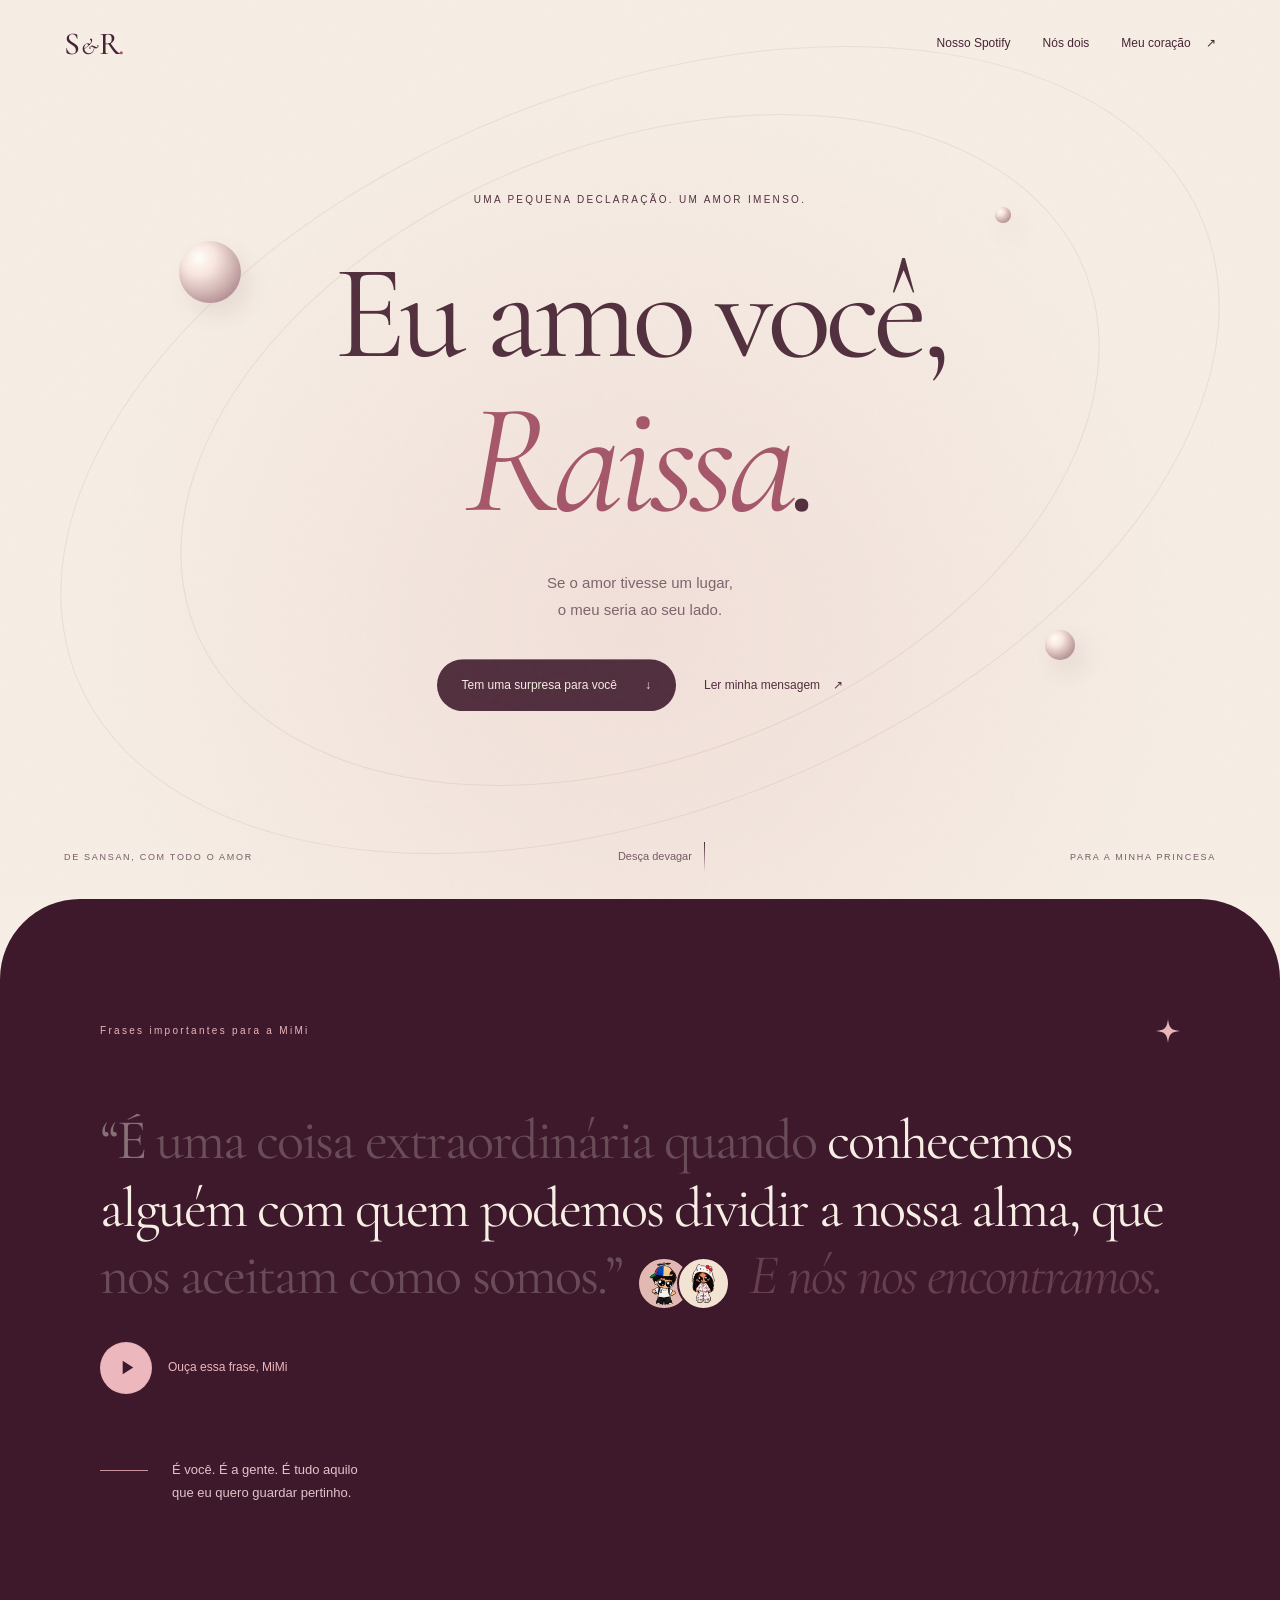
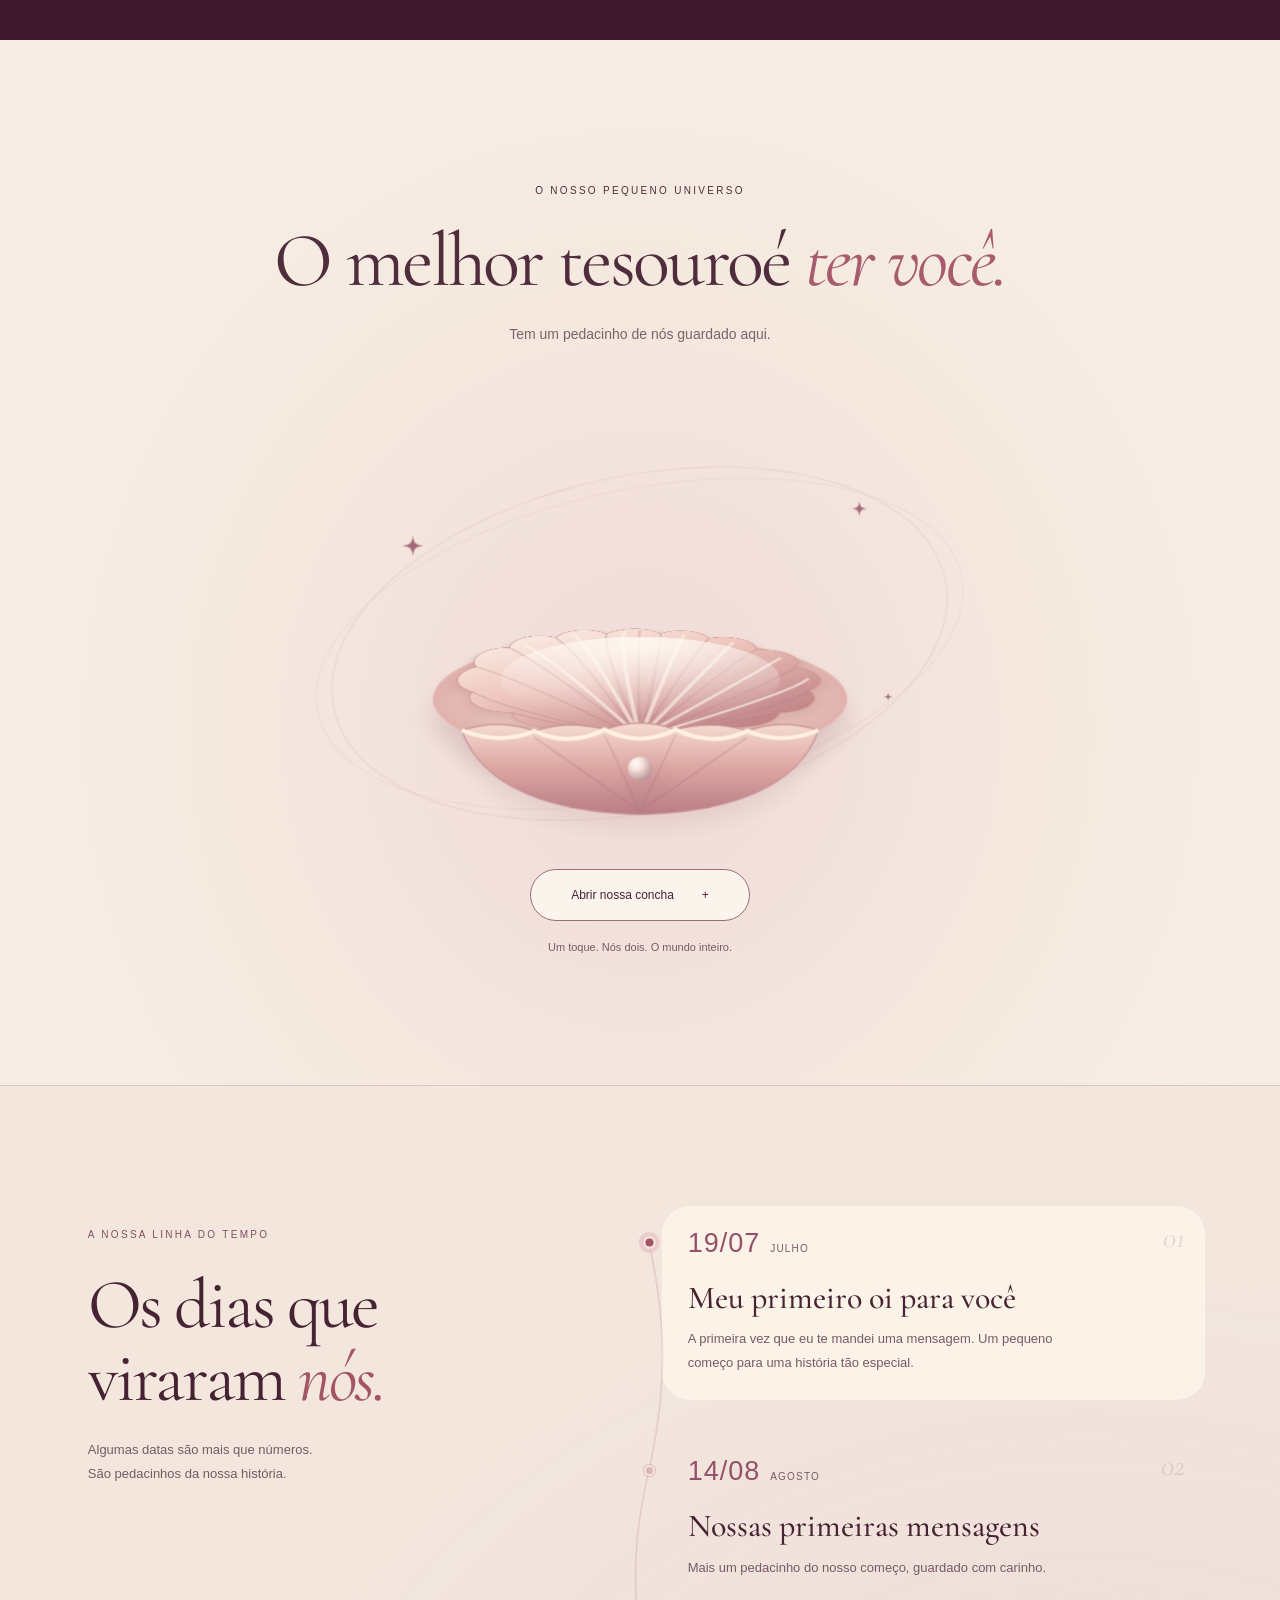
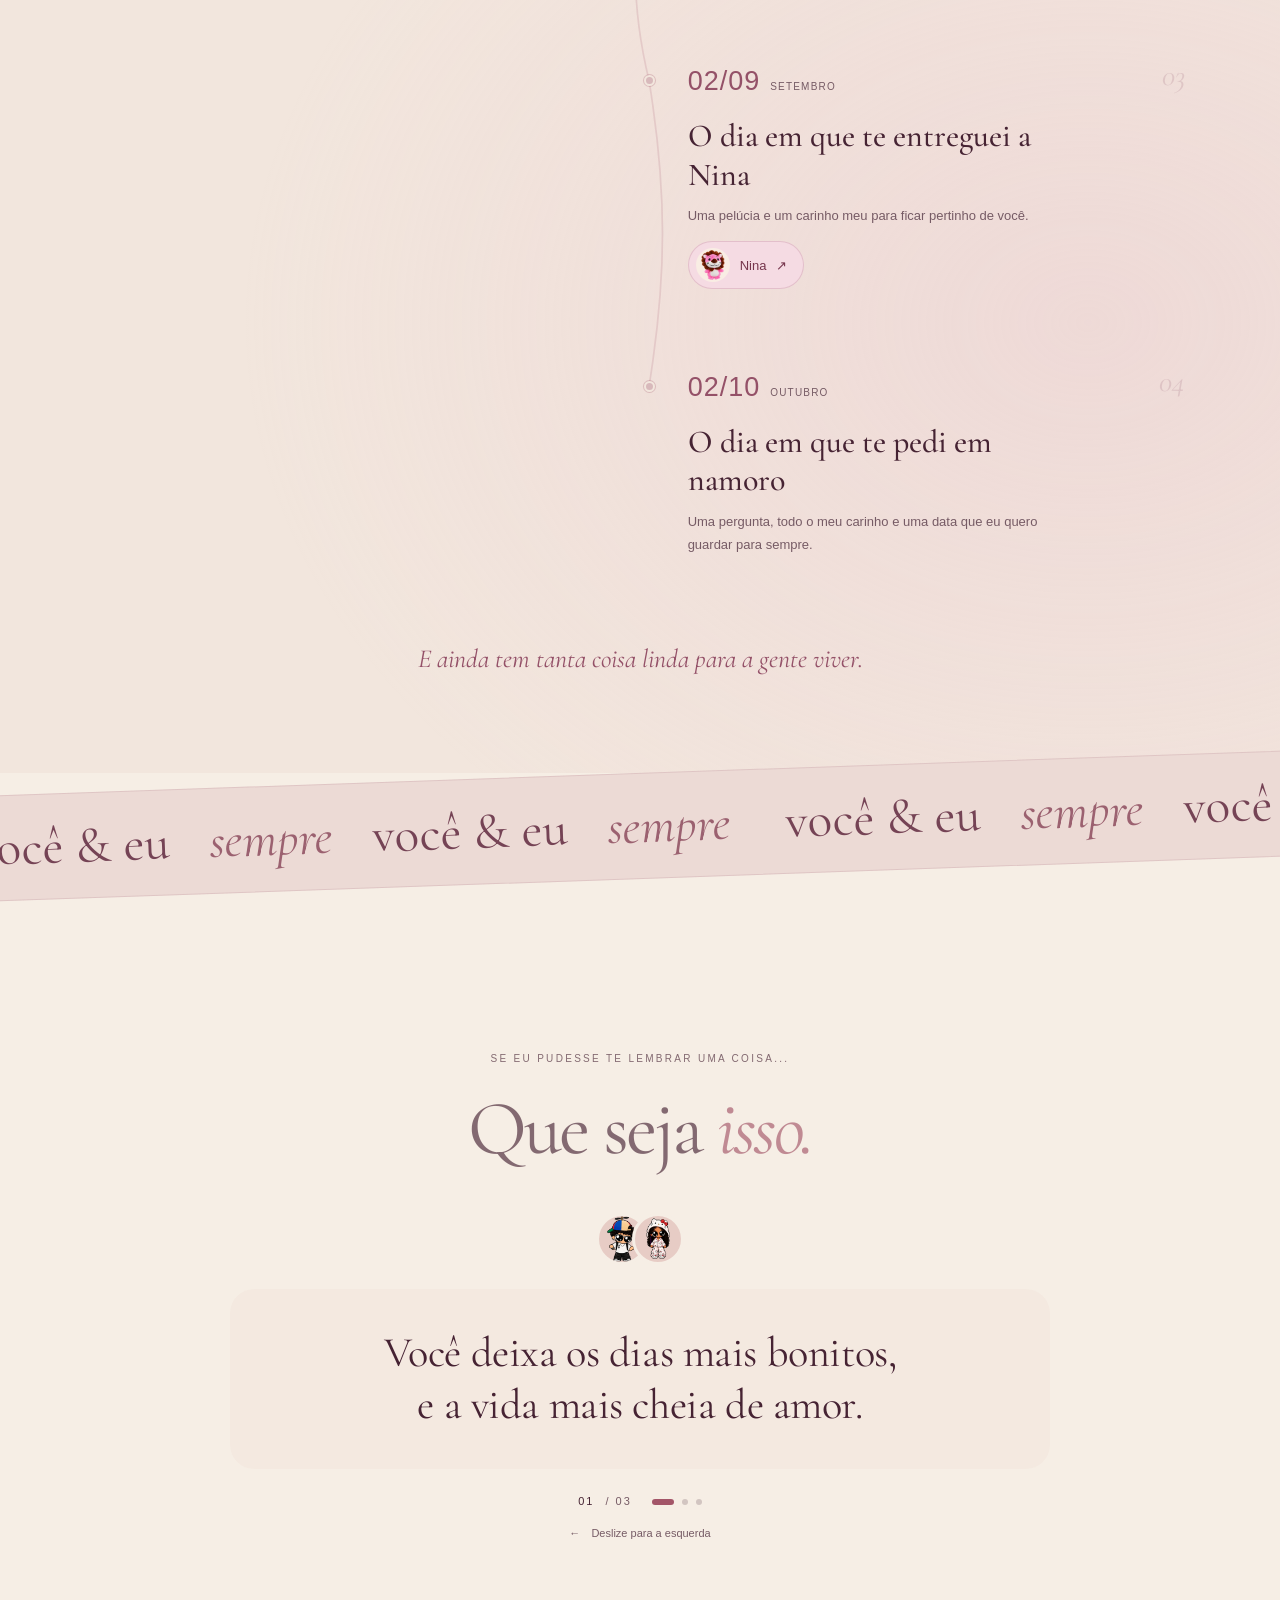
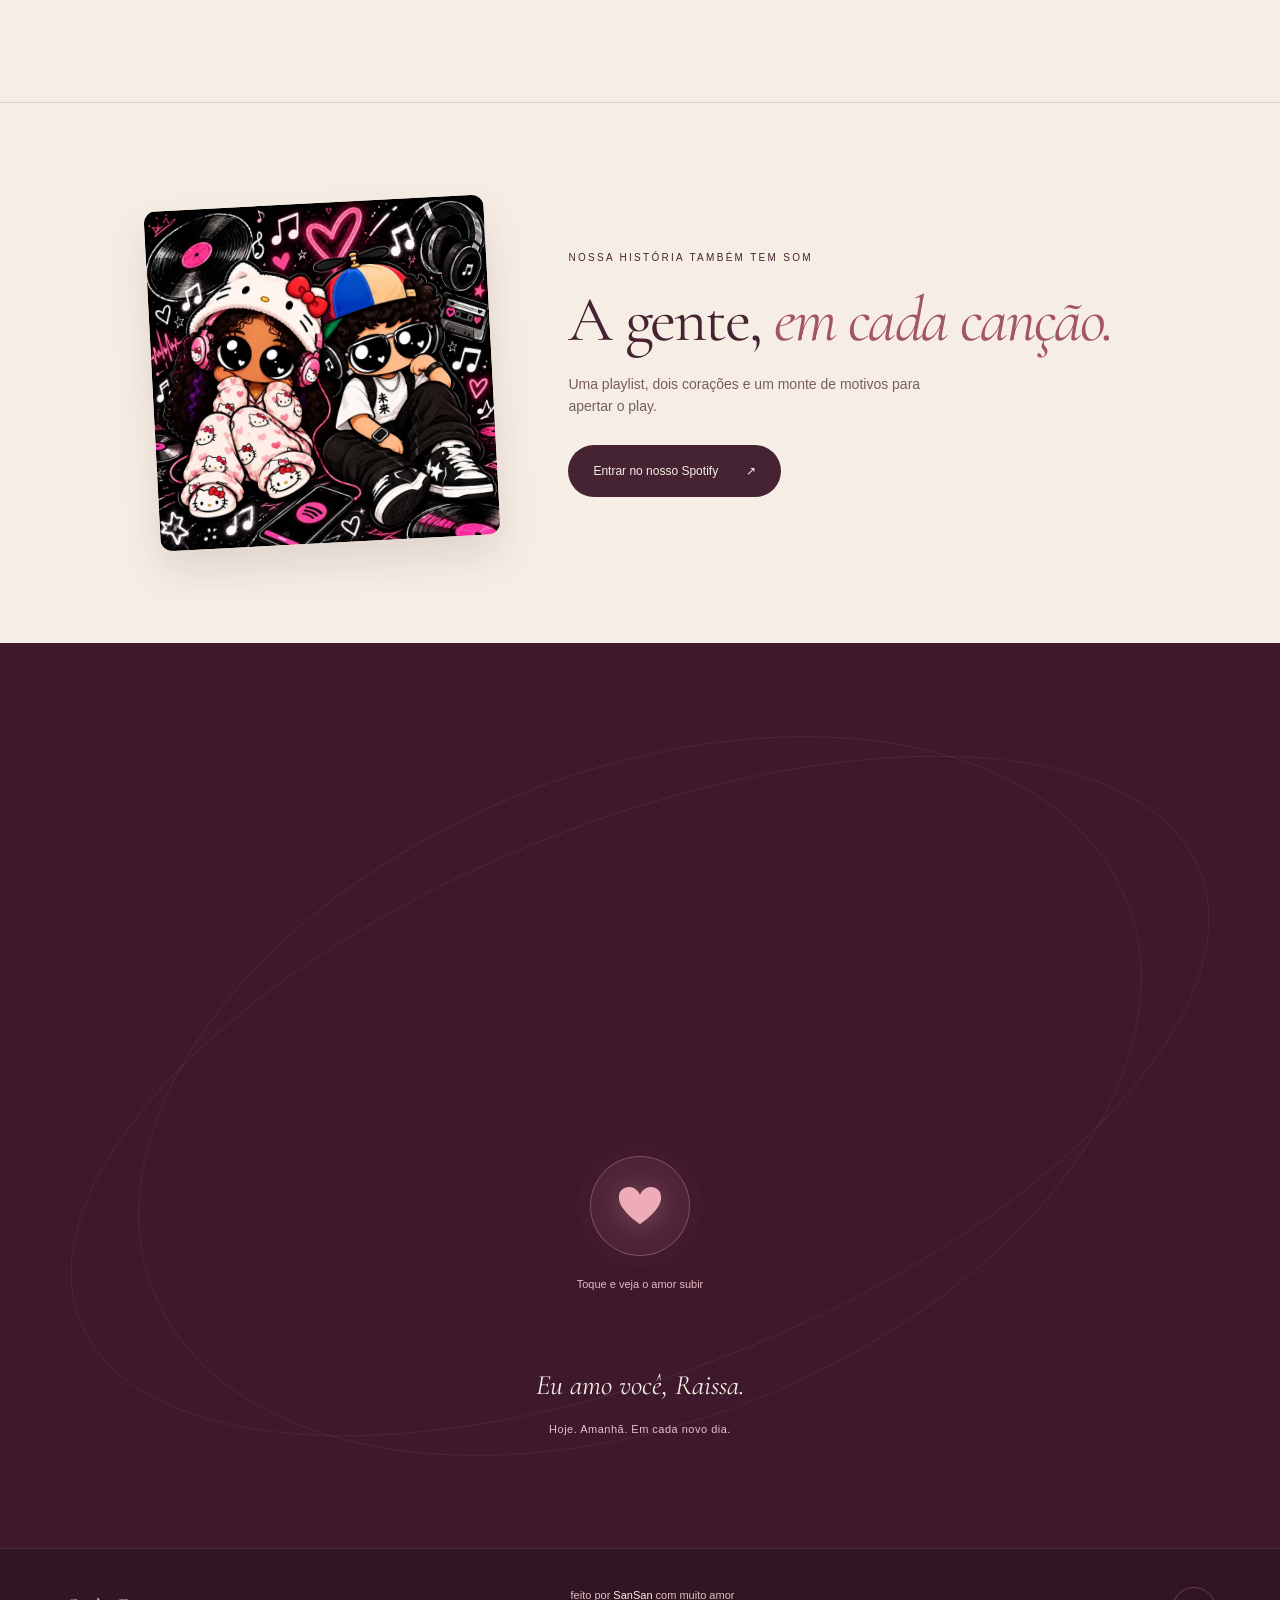
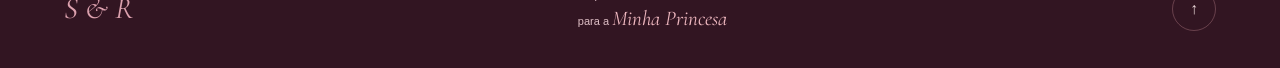
==== index.html @ e6fce399 "Ativa botão Nina com miniatura e bolinhas da pelúcia a cada toque" ====
<!doctype html>
<html lang="pt-BR">
<head>
  <meta charset="utf-8">
  <meta name="viewport" content="width=device-width, initial-scale=1">
  <meta name="theme-color" content="#f6eee5">
  <meta name="description" content="Eu amo você, Raissa. Um pequeno universo feito por SanSan, com muito amor para a Minha Princesa.">
  <meta property="og:title" content="Para Raissa, com amor">
  <meta property="og:description" content="Tem um pedacinho de nós guardado aqui. De SanSan, para a Minha Princesa.">
  <title>Eu amo você, Raissa — de SanSan</title>
  <link rel="icon" href="assets/heart.svg" type="image/svg+xml">
  <link rel="preconnect" href="https://fonts.googleapis.com">
  <link rel="preconnect" href="https://fonts.gstatic.com" crossorigin>
  <link href="https://fonts.googleapis.com/css2?family=Cormorant+Garamond:ital,wght@0,400;0,500;1,400;1,500&display=swap" rel="stylesheet">
  <link href="https://api.fontshare.com/v2/css?f[]=satoshi@400,500,700&display=swap" rel="stylesheet">
  <link rel="stylesheet" href="styles.css?v=20261024-nina-8">
  <script defer src="vendor/gsap.min.js"></script>
  <script defer src="vendor/ScrollTrigger.min.js"></script>
  <script defer src="app.js?v=20261024-nina-8"></script>
  <script defer src="quote-audio.js?v=20261024-nina-8"></script>
  <script defer src="timeline.js?v=20261024-nina-8"></script>
</head>
<body>
  <a class="skip-link" href="#inicio">Pular para a declaração</a>
  <div class="reading-progress" aria-hidden="true"></div>
  <svg class="svg-library" aria-hidden="true" xmlns="http://www.w3.org/2000/svg">
    <defs>
      <symbol id="heart" viewBox="0 0 64 64"><path d="M32 55S5 38 5 21C5 5 26 3 32 18C38 3 59 5 59 21C59 38 32 55 32 55Z"/></symbol>
      <symbol id="sparkle" viewBox="0 0 24 24"><path d="M12 0C13 9 15 11 24 12C15 13 13 15 12 24C11 15 9 13 0 12C9 11 11 9 12 0Z"/></symbol>
    </defs>
  </svg>
  <header class="header">
    <a class="monogram" href="#inicio" aria-label="SanSan e Raissa, início">S<span>&</span>R<span class="monogram-dot">.</span></a>
    <nav aria-label="Navegação principal"><a href="spotify.html?v=20261024-green-3">Nosso Spotify</a><a href="#nos">Nós dois</a><a href="#coracao">Meu coração <span aria-hidden="true">↗</span></a></nav>
  </header>
  <main>
    <section class="hero" id="inicio" aria-labelledby="hero-title">
      <div class="hero-orbit orbit-one" aria-hidden="true"></div><div class="hero-orbit orbit-two" aria-hidden="true"></div>
      <div class="pearl pearl-one" aria-hidden="true"></div><div class="pearl pearl-two" aria-hidden="true"></div><div class="pearl pearl-three" aria-hidden="true"></div>
      <div class="hero-content">
        <p class="eyebrow hero-enter">UMA PEQUENA DECLARAÇÃO. UM AMOR IMENSO.</p>
        <h1 id="hero-title"><span class="title-line">Eu amo você,</span><span class="title-line name">Raissa<span class="title-period">.</span></span></h1>
        <p class="hero-description hero-enter">Se o amor tivesse um lugar,<br>o meu seria ao seu lado.</p>
        <div class="hero-actions hero-enter"><a class="button button-dark" href="#nos">Tem uma surpresa para você <span aria-hidden="true">↓</span></a><a class="text-link" href="#carta">Ler minha mensagem <span aria-hidden="true">↗</span></a></div>
      </div>
      <div class="hero-bottom"><span>DE SANSAN, COM TODO O AMOR</span><a href="#carta">Desça devagar <span class="scroll-line" aria-hidden="true"></span></a><span>PARA A MINHA PRINCESA</span></div>
    </section>

    <section class="letter-section" id="carta" aria-labelledby="letter-title">
      <div class="letter-top"><p class="eyebrow">Frases importantes para a MiMi</p><svg class="small-spark" aria-hidden="true"><use href="#sparkle"/></svg></div>
      <h2 id="letter-title" class="sr-only">Frases importantes para a MiMi</h2>
      <p class="love-sentence film-quote">“É uma coisa extraordinária quando conhecemos alguém com quem podemos dividir a nossa alma, que nos aceitam como somos.” <span class="inline-portraits" aria-hidden="true"><img src="assets/sansan.webp" alt="" width="640" height="640" loading="lazy"><img src="assets/raissa.webp" alt="" width="640" height="640" loading="lazy"></span> <em>E nós nos encontramos.</em></p>
      <div class="quote-listen">
        <audio id="quote-audio" src="assets/audio/frases-mimi.m4a" preload="none" hidden></audio>
        <button class="quote-play" id="quote-play" type="button" aria-label="Ouvir a frase para a MiMi" aria-controls="quote-audio" aria-describedby="quote-audio-status">
          <svg class="quote-play-icon" viewBox="0 0 24 24" aria-hidden="true"><path d="M8 5v14l11-7z"/></svg>
          <svg class="quote-pause-icon" viewBox="0 0 24 24" aria-hidden="true"><path d="M6 5h4v14H6zm8 0h4v14h-4z"/></svg>
        </button>
        <span id="quote-play-label">Ouça essa frase, MiMi</span>
        <span class="sr-only" id="quote-audio-status" role="status" aria-live="polite"></span>
      </div>
      <noscript><p class="quote-noscript"><a href="assets/audio/frases-mimi.m4a">Ouvir a frase para a MiMi</a></p></noscript>
      <div class="letter-signature"><span class="fine-line"></span><p>É você. É a gente. É tudo aquilo<br>que eu quero guardar pertinho.</p></div>
    </section>

    <section class="shell-section" id="nos" aria-labelledby="shell-title">
      <div class="shell-heading reveal"><p class="eyebrow">O NOSSO PEQUENO UNIVERSO</p><h2 id="shell-title">O melhor tesouro<br>é <em>ter você.</em></h2><p>Tem um pedacinho de nós guardado aqui.</p></div>
      <div class="shell-scene" id="shell-scene">
        <div class="shell-halo" aria-hidden="true"></div>
        <div class="shell-spark spark-one" aria-hidden="true"><svg><use href="#sparkle"/></svg></div>
        <div class="shell-spark spark-two" aria-hidden="true"><svg><use href="#sparkle"/></svg></div>
        <div class="shell-spark spark-three" aria-hidden="true"><svg><use href="#sparkle"/></svg></div>
        <div class="shell-inner" aria-hidden="true"></div>
        <div class="couple" id="couple" role="group" aria-label="SanSan e Raissa juntos dentro da concha" aria-hidden="true">
          <figure class="portrait sansan"><img src="assets/sansan.webp" alt="Personagem de SanSan, com óculos e boné colorido" width="640" height="640" loading="lazy" decoding="async"><figcaption>SanSan</figcaption></figure>
          <svg class="couple-heart" aria-hidden="true"><use href="#heart"/></svg>
          <figure class="portrait raissa"><img src="assets/raissa.webp" alt="Personagem de Raissa, com pijama e capuz da Hello Kitty" width="640" height="640" loading="lazy" decoding="async"><figcaption>Raissa</figcaption></figure>
        </div>
        <div class="shell-lid" aria-hidden="true">
          <svg viewBox="0 0 600 420" xmlns="http://www.w3.org/2000/svg">
            <defs><linearGradient id="shell-fill" x1="0" y1="0" x2=".8" y2="1"><stop offset="0" stop-color="#fff9ef"/><stop offset=".48" stop-color="#eec6bd"/><stop offset="1" stop-color="#b9787d"/></linearGradient><radialGradient id="shell-shine" cx=".5" cy=".1" r=".85"><stop stop-color="#fffdf4" stop-opacity=".9"/><stop offset="1" stop-color="#ffffff" stop-opacity="0"/></radialGradient></defs>
            <path d="M300 397C269 395 233 374 208 360C164 370 128 348 122 316C78 315 48 283 56 249C18 227 19 181 48 161C28 124 52 84 89 85C89 43 128 23 160 42C180 1 219 1 244 26C272 -4 310 -5 334 25C365 0 403 13 414 46C454 30 489 54 487 93C530 90 556 122 542 160C578 182 578 220 548 245C560 282 531 314 494 317C482 352 446 365 410 359C372 385 335 397 300 397Z" fill="url(#shell-fill)" stroke="#d49a98" stroke-width="2"/>
            <path d="M300 391Q110 307 56 249M300 391Q119 204 48 161M300 391Q139 136 89 85M300 391Q195 90 160 42M300 391Q240 91 244 26M300 391Q295 75 300 10M300 391Q335 87 334 25M300 391Q390 93 414 46M300 391Q448 136 487 93M300 391Q502 211 542 160M300 391Q507 299 548 245M300 391Q434 342 494 317M300 391Q204 361 122 316" fill="none" stroke="#ae7779" stroke-opacity=".28" stroke-width="4"/>
            <path d="M300 388Q171 141 113 74M300 388Q218 80 190 30M300 388Q263 70 275 15M300 388Q360 74 374 30M300 388Q429 110 452 63M300 388Q479 179 521 126M300 388Q510 260 552 204" fill="none" stroke="#fff9ed" stroke-opacity=".6" stroke-width="6"/>
            <ellipse cx="300" cy="192" rx="210" ry="153" fill="url(#shell-shine)"/>
          </svg>
        </div>
        <svg class="shell-base" viewBox="0 0 600 180" aria-hidden="true"><defs><linearGradient id="base-fill" x2="0" y2="1"><stop stop-color="#f7ddd2"/><stop offset=".5" stop-color="#dca4a1"/><stop offset="1" stop-color="#b77b83"/></linearGradient></defs><path d="M44 51Q98 34 148 52Q199 36 249 50Q300 31 351 50Q405 36 454 52Q504 34 556 51C527 135 424 169 300 172C177 169 73 135 44 51Z" fill="url(#base-fill)" stroke="#c58d90" stroke-width="2"/><path d="M44 51Q100 73 148 52Q199 76 249 50Q300 76 351 50Q405 76 454 52Q503 73 556 51" fill="none" stroke="#fff3e5" stroke-width="6"/><path d="M300 167L148 61M300 167L249 58M300 167L351 58M300 167L454 61" fill="none" stroke="#a76e7b" stroke-opacity=".35" stroke-width="2"/></svg>
        <div class="pearl shell-pearl" aria-hidden="true"></div>
      </div>
      <div class="shell-control"><button class="button button-outline" id="shell-toggle" aria-expanded="false" aria-controls="couple">Abrir nossa concha <span aria-hidden="true">+</span></button><p>Um toque. Nós dois. O mundo inteiro.</p><span class="sr-only" role="status" id="shell-status"></span></div>
      <noscript><style>.couple{opacity:1!important;transform:none!important}.shell-lid{transform:rotateX(0deg)!important}.shell-control{display:none}</style><p class="noscript-message">SanSan e Raissa, juntinhos.</p></noscript>
    </section>

    <section class="timeline-section" id="nossa-historia" aria-labelledby="timeline-title">
      <div class="timeline-heading"><p class="eyebrow">A NOSSA LINHA DO TEMPO</p><h2 id="timeline-title">Os dias que<br>viraram <em>nós.</em></h2><p>Algumas datas são mais que números.<br>São pedacinhos da nossa história.</p></div>
      <div class="timeline-journey">
        <svg class="timeline-rail" aria-hidden="true" focusable="false"><path class="rail-track"/><path class="rail-drawn"/><circle class="rail-glow" r="10"/><circle class="rail-pearl" r="4"/></svg>
        <ol class="love-timeline">
        <li class="timeline-entry"><span class="timeline-dot" aria-hidden="true"></span><span class="timeline-number" aria-hidden="true">01</span><time datetime="07-19">19/07 <span>julho</span></time><h3>Meu primeiro oi para você</h3><p>A primeira vez que eu te mandei uma mensagem. Um pequeno começo para uma história tão especial.</p></li>
        <li class="timeline-entry"><span class="timeline-dot" aria-hidden="true"></span><span class="timeline-number" aria-hidden="true">02</span><time datetime="08-14">14/08 <span>agosto</span></time><h3>Nossas primeiras mensagens</h3><p>Mais um pedacinho do nosso começo, guardado com carinho.</p></li>
        <li class="timeline-entry timeline-nina"><span class="timeline-dot" aria-hidden="true"></span><span class="timeline-number" aria-hidden="true">03</span><time datetime="09-02">02/09 <span>setembro</span></time><h3>O dia em que te entreguei a Nina</h3><p>Uma pelúcia e um carinho meu para ficar pertinho de você.</p><button class="nina-keepsake" id="send-nina" type="button" aria-label="Soltar uma bolinha com a Nina" data-image="assets/nina.png"><img class="nina-button-photo" src="assets/nina.png" alt="" width="34" height="34" loading="lazy"> Nina <span aria-hidden="true">↗</span></button><span class="sr-only" id="nina-status" role="status" aria-live="polite"></span></li>
        <li class="timeline-entry"><span class="timeline-dot" aria-hidden="true"></span><span class="timeline-number" aria-hidden="true">04</span><time datetime="10-02">02/10 <span>outubro</span></time><h3>O dia em que te pedi em namoro</h3><p>Uma pergunta, todo o meu carinho e uma data que eu quero guardar para sempre.</p></li>
      </ol>
      </div>
      <p class="timeline-ending">E ainda tem tanta coisa linda para a gente viver.</p>
    </section>

    <div class="love-ribbon" aria-hidden="true"><div class="ribbon-track"><span>você & eu <i>sempre</i> você & eu <i>sempre</i> </span><span>você & eu <i>sempre</i> você & eu <i>sempre</i> </span></div></div>

    <section class="messages-section" aria-labelledby="messages-title">
      <div class="messages-heading reveal"><p class="eyebrow">SE EU PUDESSE TE LEMBRAR UMA COISA...</p><h2 id="messages-title">Que seja <em>isso.</em></h2></div>
      <div class="message-carousel" aria-roledescription="carrossel" aria-label="Mensagens de SanSan para Raissa">
        <div class="message-portraits" aria-hidden="true"><img src="assets/sansan.webp" alt="" width="640" height="640" loading="lazy"><img src="assets/raissa.webp" alt="" width="640" height="640" loading="lazy"></div>
        <div class="message-stage" id="message-stage" tabindex="0" role="region" aria-label="Cartões de amor" aria-describedby="message-swipe-hint">
          <div class="message-card" role="group" aria-roledescription="slide" aria-label="Mensagem 1 de 3"><p>Você deixa os dias mais bonitos,<br>e a vida mais cheia de amor.</p></div>
          <div class="message-card" role="group" aria-roledescription="slide" aria-label="Mensagem 2 de 3"><p>De todas as coisas bonitas da vida,<br>você é a minha favorita.</p></div>
          <div class="message-card" role="group" aria-roledescription="slide" aria-label="Mensagem 3 de 3"><p>Em cada novo amanhã,<br>eu escolheria você de novo.</p></div>
        </div>
        <div class="message-pagination"><span class="message-index" id="message-index" role="status" aria-live="polite" aria-atomic="true" aria-label="Mensagem 1 de 3">01 <span>/ 03</span></span><span class="message-dots" aria-hidden="true"><i class="is-current"></i><i></i><i></i></span></div>
        <p class="message-swipe-hint" id="message-swipe-hint"><span aria-hidden="true">←</span> Deslize para a esquerda <span class="sr-only">ou use as setas do teclado para mudar de mensagem.</span></p>
      </div>
    </section>

    <section class="music-invite" aria-labelledby="music-invite-title">
      <a class="music-invite-art" href="spotify.html?v=20261024-green-3" aria-label="Abrir Nosso Spotify"><img src="assets/nosso-spotify.webp" alt="SanSan e Raissa juntos, com fones de ouvido, discos e corações" width="800" height="800" loading="lazy"></a>
      <div><p class="eyebrow">NOSSA HISTÓRIA TAMBÉM TEM SOM</p><h2 id="music-invite-title">A gente, <em>em cada canção.</em></h2><p>Uma playlist, dois corações e um monte de motivos para apertar o play.</p><a class="button button-dark" href="spotify.html?v=20261024-green-3">Entrar no nosso Spotify <span aria-hidden="true">↗</span></a></div>
    </section>

    <section class="heart-section" id="coracao" aria-labelledby="heart-title">
      <div class="heart-section-orbit" aria-hidden="true"></div>
      <p class="eyebrow reveal">E SE AINDA FALTAREM PALAVRAS...</p>
      <h2 id="heart-title" class="reveal">Meu coração<br>é <em>todo seu.</em></h2>
      <p class="heart-description reveal">Um toque, um carinho.<br>Quantas vezes você quiser.</p>
      <button class="heart-button" id="send-heart" aria-label="Soltar um coração para Raissa"><svg viewBox="0 0 64 64" aria-hidden="true"><use href="#heart"/></svg></button>
      <p class="heart-hint">Toque e veja o amor subir</p>
      <span class="sr-only" role="status" id="heart-status"></span>
      <p class="closing-line">Eu amo você, Raissa.<br><span>Hoje. Amanhã. Em cada novo dia.</span></p>
    </section>
  </main>
  <footer class="footer"><span class="footer-mark" aria-hidden="true">S & R</span><p>feito por <strong>SanSan</strong> com muito amor<br>para a <em>Minha Princesa</em></p><a href="#inicio" aria-label="Voltar ao início">↑</a></footer>
</body>
</html>
---- styles.css ----
/* SanSan & Raissa — pearl, rose, wine. */
:root{--paper:#f6eee5;--ink:#462333;--wine:#3d192b;--rose:#d99a9f;--blush:#edd9d1;--muted:#765b65;--line:#46233326;--serif:'Cormorant Garamond',Georgia,serif;--sans:'Satoshi',Arial,sans-serif;--gutter:clamp(24px,5vw,88px)}
*{box-sizing:border-box}html{scroll-behavior:smooth;scroll-padding-top:24px}body{margin:0;background:var(--paper);color:var(--ink);font:400 16px/1.6 var(--sans);-webkit-font-smoothing:antialiased}body:after{content:'';position:fixed;inset:0;z-index:20;pointer-events:none;opacity:.035;background-image:url("data:image/svg+xml,%3Csvg viewBox='0 0 180 180' xmlns='http://www.w3.org/2000/svg'%3E%3Cfilter id='n'%3E%3CfeTurbulence type='fractalNoise' baseFrequency='.9' numOctaves='3' stitchTiles='stitch'/%3E%3C/filter%3E%3Cpath fill='%23000' filter='url(%23n)' opacity='.5' d='M0 0h180v180H0z'/%3E%3C/svg%3E")}main{overflow:clip}button,a{-webkit-tap-highlight-color:transparent}a{color:inherit;text-decoration:none}button{font:inherit}button,a{touch-action:manipulation}button{cursor:pointer}button:focus-visible,a:focus-visible{outline:2px solid currentColor;outline-offset:6px}button:disabled{cursor:default}img{display:block;max-width:100%;height:auto}svg{display:block}h1,h2,p,figure{margin:0}h1,h2{font-family:var(--serif);font-weight:400;line-height:1.02}em{font-weight:400}section{position:relative}.sr-only{position:absolute!important;width:1px;height:1px;overflow:hidden;clip-path:inset(50%);white-space:nowrap}.svg-library{position:absolute;width:0;height:0;overflow:hidden}.skip-link{position:fixed;top:16px;left:16px;z-index:100;padding:12px;background:var(--paper);transform:translateY(-180%)}.skip-link:focus{transform:none}.reading-progress{position:fixed;top:0;left:0;width:100%;height:3px;background:var(--rose);transform:scaleX(0);transform-origin:left;z-index:50}.eyebrow{font-size:10px;letter-spacing:2.3px;line-height:1.8;font-weight:500}.header{position:absolute;top:0;left:0;width:100%;z-index:5;padding:24px var(--gutter);display:flex;justify-content:space-between;align-items:center}.monogram{font:500 32px/1 var(--serif);letter-spacing:-2px}.monogram span{font-size:23px;font-style:italic;margin:0 3px}.monogram .monogram-dot{color:#ad5265;margin:0;font-size:32px}.header nav{display:flex;gap:32px;font-size:12px;align-items:center}.header nav a{padding:10px 0;border-bottom:1px solid transparent}.header nav a:hover{border-color:var(--ink)}.header nav span{margin-left:12px}.hero{min-height:850px;min-height:100svh;display:flex;flex-direction:column;justify-content:center;align-items:center;padding:132px var(--gutter) 120px;background:radial-gradient(ellipse at 50% 70%,#e6c1bf55,transparent 64%)}.hero-content{position:relative;text-align:center;width:100%;max-width:1200px;z-index:1}.hero .eyebrow{margin-bottom:36px}.hero h1{font-size:clamp(70px,10.5vw,160px);letter-spacing:-.045em;max-width:1200px;margin:auto}.title-line{display:block}.hero .name{font-style:italic;color:#9f4e62;font-size:1.17em;line-height:.98}.title-period{color:var(--ink)}.hero-description{margin:32px auto 28px;font-size:15px;color:var(--muted);line-height:1.8}.hero-actions{display:flex;flex-direction:column;align-items:center;gap:14px}.button{display:inline-flex;align-items:center;justify-content:center;gap:28px;min-height:52px;padding:15px 24px;border:1px solid transparent;border-radius:60px;font:500 12px/1.5 var(--sans);transition:transform .3s,background .3s,color .3s}.button:hover{transform:translateY(-3px)}.button-dark{background:var(--ink);color:var(--paper)}.button-dark:hover{background:#67384c}.text-link{font-size:12px;line-height:2;padding:8px 0}.text-link span{margin-left:10px}.hero-bottom{position:absolute;left:var(--gutter);right:var(--gutter);bottom:28px;display:flex;justify-content:space-between;align-items:center;color:var(--muted);font-size:9px;letter-spacing:1.7px}.hero-bottom a{font-size:11px;letter-spacing:0;display:flex;align-items:center;gap:12px}.scroll-line{display:block;width:1px;height:30px;background:linear-gradient(var(--ink),transparent)}.hero-orbit{position:absolute;left:50%;top:50%;width:75vw;height:68%;border:1px solid #8d55671c;border-radius:50%;pointer-events:none}.orbit-one{transform:translate(-50%,-50%) rotate(-22deg)}.orbit-two{width:95vw;height:80%;transform:translate(-50%,-50%) rotate(-22deg)}.pearl{border-radius:50%;background:radial-gradient(circle at 32% 28%,#fffef8 0%,#f8e6df 27%,#c8a9a9 66%,#ae8492 88%,#e0c9c2 100%);box-shadow:8px 12px 22px #69414f1a,inset -2px -3px 8px #93718122;position:absolute;pointer-events:none}.pearl-one{width:62px;height:62px;left:14%;top:29%}.pearl-two{width:30px;height:30px;right:16%;top:70%}.pearl-three{width:16px;height:16px;right:21%;top:23%}
.letter-section{background:var(--wine);color:var(--paper);padding:120px var(--gutter) 136px;border-radius:80px 80px 0 0;margin-top:-1px}.letter-top{max-width:1080px;margin:0 auto 64px;display:flex;align-items:center;justify-content:space-between;color:#e8b6b9}.small-spark{width:24px;height:24px;fill:currentColor}.love-sentence{font:400 clamp(39px,5.8vw,88px)/1.15 var(--serif);letter-spacing:-.035em;max-width:1080px;margin:auto}.love-sentence em{color:#edb7be}.word{display:inline-block}.inline-portraits{display:inline-flex;vertical-align:middle;width:1.7em;height:.9em;margin:0 .08em;position:relative}.inline-portraits img{position:absolute;width:.95em;height:.95em;object-fit:contain;border-radius:50%;background:#e2b8b2;padding:.05em;border:2px solid var(--wine)}.inline-portraits img+img{left:.7em;background:#f2e3d3}.letter-signature{display:flex;align-items:flex-start;gap:24px;max-width:1080px;margin:64px auto 0;color:#e1c4ca;font-size:13px;line-height:1.8}.fine-line{width:48px;height:1px;background:#cb939d;margin-top:12px;flex-shrink:0}
.shell-section{background:radial-gradient(ellipse at 50% 66%,#f0dad8 0%,#f5e9df 46%,var(--paper) 75%);text-align:center;padding:120px var(--gutter) 100px}.shell-heading h2,.messages-heading h2{font-size:clamp(48px,6vw,86px);letter-spacing:-.035em;margin:22px 0}.shell-heading h2 em,.messages-heading h2 em{color:#a35568}.shell-heading>p:last-child{font-size:14px;color:var(--muted)}.shell-scene{width:min(100%,580px);height:450px;position:relative;margin:42px auto 0;perspective:1100px;isolation:isolate}.shell-halo{position:absolute;inset:10% -12% 4%;border:1px solid #b4808b35;border-radius:50%;transform:rotate(-12deg);z-index:-1}.shell-halo:after{content:'';position:absolute;inset:15px -20px;border:1px solid #b4808b1e;border-radius:50%}.shell-inner{position:absolute;left:9%;width:82%;height:32%;bottom:17%;border-radius:50%;background:radial-gradient(ellipse,#fff7e9,#e1b2ac 70%,#c58f97 90%);box-shadow:0 20px 30px #6b37492b;z-index:0}.shell-lid{position:absolute;width:100%;height:82%;left:0;top:0;transform-origin:50% 95%;transform:rotateX(68deg);z-index:1;filter:drop-shadow(0 12px 10px #703a4726);will-change:transform}.shell-lid>svg{height:100%;width:100%;overflow:visible}.shell-base{position:absolute;width:100%;height:32%;bottom:2%;left:0;z-index:4;pointer-events:none;filter:drop-shadow(0 15px 12px #84505c1c)}.couple{position:absolute;display:grid;grid-template-columns:1fr 1fr;grid-auto-flow:dense;align-items:end;width:65%;left:17.5%;height:61%;bottom:19%;opacity:0;transform:translateY(24px) scale(.85);z-index:2;pointer-events:none}.portrait{position:relative;min-width:0}.portrait img{width:100%;height:auto;filter:drop-shadow(0 7px 5px #6b3e5222)}.portrait figcaption{font:italic 20px/1 var(--serif);position:absolute;bottom:-22px;left:0;right:0;color:var(--ink)}.portrait.sansan{transform:rotate(-6deg) translateX(4%)}.portrait.raissa{transform:rotate(6deg) translateX(-4%)}.couple-heart{position:absolute;width:26px;height:26px;left:calc(50% - 13px);top:24%;fill:#a35468;filter:drop-shadow(0 2px 3px #fff5e9)}.shell-pearl{width:28px;height:28px;bottom:12%;left:calc(50% - 14px);z-index:5}.shell-spark{position:absolute;color:#a06677;z-index:5}.shell-spark svg{width:100%;height:100%;fill:currentColor}.spark-one{width:24px;height:24px;top:28%;left:3%}.spark-two{width:18px;height:18px;right:5%;top:19%}.spark-three{width:10px;height:10px;right:0;bottom:30%}.shell-control{position:relative;z-index:6;margin-top:12px}.button-outline{border-color:#9c6c7d;background:#fbf4ec;color:var(--ink);min-width:220px}.button-outline:hover{background:#ead2ce}.shell-control p{font-size:11px;color:var(--muted);margin-top:18px}.noscript-message{margin-top:20px}.shell-scene.is-open .shell-lid{transform:rotateX(0deg)}.shell-scene.is-open .couple{opacity:1;transform:none}.shell-scene .shell-lid,.shell-scene .couple{transition:transform 1.2s cubic-bezier(.2,.7,.15,1),opacity .7s}.shell-scene.gsap-shell .shell-lid,.shell-scene.gsap-shell .couple{transition:none}
.love-ribbon{overflow:hidden;border-block:1px solid #a8738233;background:#ecdad5;padding:20px 0;transform:rotate(-2deg);width:104%;margin-left:-2%;position:relative;z-index:2}.ribbon-track{display:flex;width:max-content;animation:marquee 35s linear infinite;font:400 clamp(32px,4vw,54px)/1.25 var(--serif);color:#754355}.ribbon-track span{white-space:nowrap;padding-right:28px}.ribbon-track i{color:#9b6170;font-weight:400;margin:0 28px}.messages-section{padding:132px var(--gutter);text-align:center}.messages-heading h2{margin-bottom:56px}.message-carousel{max-width:820px;margin:auto}.message-portraits{display:flex;justify-content:center;padding-left:16px;margin:0 auto 24px}.message-portraits img{width:52px;height:52px;object-fit:contain;background:#e7ccc5;border:3px solid var(--paper);border-radius:50%;margin-left:-16px}.message-stage{min-height:130px;display:grid;place-items:center}.message-stage p{font:400 clamp(27px,3.3vw,44px)/1.25 var(--serif);max-width:690px;margin:auto;letter-spacing:-.01em}.message-controls{display:flex;gap:28px;justify-content:center;align-items:center;margin-top:24px}.round-button{border:1px solid #99738266;border-radius:50%;height:48px;width:48px;color:var(--ink);background:transparent;transition:background .25s,transform .25s}.round-button:hover{background:#e8d1cc;transform:scale(1.05)}.message-index{font-size:11px;font-variant-numeric:tabular-nums;letter-spacing:2px}.message-index span{color:var(--muted);margin-left:6px}
.heart-section{background:var(--wine);color:var(--paper);text-align:center;padding:128px var(--gutter) 104px;overflow:hidden}.heart-section .eyebrow{color:#e5b2b9}.heart-section h2{font-size:clamp(60px,8.5vw,120px);letter-spacing:-.04em;margin:32px 0}.heart-section h2 em{color:#efb3bd}.heart-description{font-size:14px;color:#e1c2c9}.heart-button{width:100px;height:100px;display:grid;place-items:center;margin:36px auto 20px;border:1px solid #dfa4b255;border-radius:50%;background:#ad607326;color:#edacb8;position:relative;z-index:2;box-shadow:0 0 0 12px #b35f7609;transition:background .2s,transform .2s}.heart-button svg{width:50px;height:50px;fill:currentColor;filter:drop-shadow(0 2px 14px #d78ba566);animation:heartbeat 3s ease-in-out infinite}.heart-button:hover{background:#ad607340}.heart-button:active{transform:scale(.91)}.heart-hint{font-size:11px;color:#e6b8c1}.heart-section-orbit{position:absolute;width:1050px;height:650px;border:1px solid #efb3bd15;border-radius:50%;left:50%;top:50%;transform:translate(-50%,-50%) rotate(-22deg);pointer-events:none}.heart-section-orbit:after{content:'';position:absolute;inset:50px -80px;border:1px solid #efb3bd15;border-radius:50%}.closing-line{font:italic 28px/1.4 var(--serif);position:relative;margin-top:72px}.closing-line span{font:400 11px/2 var(--sans);letter-spacing:.5px;color:#e1c2c9}.floating-heart{position:fixed;z-index:30;width:34px;height:34px;pointer-events:none;color:#f2a9bb;animation:rise 2.6s cubic-bezier(.2,.6,.3,1) forwards;filter:drop-shadow(0 2px 8px #e39db04d)}.floating-heart svg{width:100%;height:100%;fill:currentColor}.footer{display:flex;justify-content:space-between;align-items:center;padding:36px var(--gutter);gap:20px;background:#321522;color:#ead6d8;border-top:1px solid #d697a022}.footer-mark{font:italic 30px var(--serif);color:#dca1ae}.footer p{text-align:center;font-size:11px;line-height:1.9;color:#dfbfc6}.footer p strong{font-weight:500;color:#fff0e5}.footer p em{font:italic 21px var(--serif);color:#eeb7bf}.footer>a{display:grid;place-items:center;border:1px solid #d697a055;border-radius:50%;width:44px;height:44px;flex-shrink:0}
@keyframes marquee{to{transform:translateX(-50%)}}@keyframes heartbeat{0%,100%{transform:scale(1)}50%{transform:scale(1.08)}}@keyframes rise{0%{opacity:1;transform:translate(-50%,-50%) scale(.6)}12%{opacity:1;transform:translate(-50%,-90%) scale(1)}100%{opacity:0;transform:translate(calc(-50% + var(--drift)),var(--rise)) rotate(var(--turn)) scale(1.3)}}@keyframes fade-heart{0%,65%{opacity:1}100%{opacity:0}}
@media(min-width:900px){.hero-actions{flex-direction:row;justify-content:center;gap:28px}.hero-description{margin-bottom:36px}.shell-section{padding-top:140px;padding-bottom:128px}.shell-heading h2 br{display:none}.shell-scene{margin-top:64px}.messages-section{padding-block:160px}}
@media(max-width:600px){.header{padding-top:24px}.header nav{gap:20px;font-size:11px}.monogram{font-size:30px}.header nav span{margin-left:4px}.hero{min-height:800px;min-height:100svh;padding:124px 20px 108px}.hero h1{font-size:clamp(53px,12.8vw,77px)}.hero .eyebrow{font-size:8px;letter-spacing:1.5px;max-width:270px;margin:0 auto 32px}.hero-description{font-size:14px;margin-top:28px}.hero-bottom{justify-content:center;bottom:24px}.hero-bottom>span{display:none}.hero-orbit{width:130vw;height:63%}.orbit-two{width:175vw;height:75%}.pearl-one{left:5%;top:24%;width:24px;height:24px}.pearl-two{right:8%;top:75%;width:20px;height:20px}.pearl-three{right:12%;top:16%;width:12px;height:12px}.letter-section{padding:88px 28px 92px;border-radius:40px 40px 0 0}.letter-top{gap:20px;margin-bottom:40px}.letter-top .eyebrow{max-width:220px;font-size:9px;letter-spacing:1.5px}.love-sentence{font-size:clamp(36px,9.1vw,51px);line-height:1.2}.letter-signature{margin-top:40px;font-size:12px;gap:16px}.shell-section{padding:88px 20px 76px}.shell-heading .eyebrow{font-size:9px;letter-spacing:2px}.shell-heading h2{font-size:clamp(45px,12vw,66px)}.shell-heading>p:last-child{font-size:12px}.shell-scene{height:auto;aspect-ratio:1.18;margin-top:40px;width:100%;max-width:450px}.portrait figcaption{font-size:17px;bottom:-18px}.shell-pearl{width:20px;height:20px;left:calc(50% - 10px)}.couple-heart{width:18px;height:18px;left:calc(50% - 9px)}.shell-control{margin-top:20px}.messages-section{padding:92px 24px 96px}.messages-heading .eyebrow{font-size:8px;letter-spacing:1.2px}.messages-heading h2{font-size:54px;margin-bottom:36px}.message-stage{min-height:138px}.message-stage p{font-size:29px}.heart-section{padding:88px 24px 80px}.heart-section h2{font-size:clamp(55px,14vw,84px)}.heart-section .eyebrow{font-size:8px;letter-spacing:1.5px}.heart-description{font-size:13px}.closing-line{margin-top:56px;font-size:25px}.footer{padding:28px 20px;gap:12px}.footer-mark{font-size:22px}.footer p{font-size:9px}.footer p em{font-size:18px}.footer>a{width:40px;height:40px}.shell-halo{inset:10% -4% 4%}}
@media(prefers-reduced-motion:reduce){html{scroll-behavior:auto}*,*:before,*:after{animation:none!important;transition:none!important}.floating-heart{animation:fade-heart 1.4s ease-out forwards!important;transform:translate(-50%,-100%)}.ribbon-track{transform:translateX(-8%)}.word{opacity:1!important}.reveal{opacity:1!important;transform:none!important}}

/* Invitation to the couple's Spotify page. */
.music-invite{display:grid;grid-template-columns:minmax(200px,340px) minmax(0,560px);justify-content:center;align-items:center;gap:clamp(32px,6vw,88px);padding:100px var(--gutter);border-top:1px solid var(--line)}.music-invite-art{display:block;border-radius:12px;overflow:hidden;transform:rotate(-3deg);box-shadow:0 20px 40px #46233320;transition:transform .3s}.music-invite-art:hover{transform:rotate(0)}.music-invite-art img{width:100%;aspect-ratio:1;object-fit:cover}.music-invite h2{font-size:clamp(40px,5vw,66px);margin:20px 0;letter-spacing:-.03em}.music-invite h2 em{color:#a35568}.music-invite p:not(.eyebrow){font-size:14px;max-width:390px;color:var(--muted)}.music-invite .button{margin-top:28px}@media(max-width:600px){.header nav{max-width:76%;justify-content:flex-end;flex-wrap:wrap;column-gap:14px;row-gap:0;font-size:10px}.header nav a{padding-block:4px}.music-invite{grid-template-columns:1fr;padding:76px 28px;gap:40px;text-align:center}.music-invite-art{width:220px;margin:auto}.music-invite p:not(.eyebrow){margin:auto}.music-invite h2{font-size:46px}}


/* A lid that rises around its hinge, never rotating through the base. */
.shell-lid{backface-visibility:hidden;pointer-events:none}
/* Native horizontal swiping keeps vertical page scrolling available. */
.message-carousel{min-width:0}
.message-stage{display:flex;align-items:stretch;justify-content:flex-start;overflow-x:auto;overflow-y:hidden;scroll-snap-type:x mandatory;scrollbar-width:none;overscroll-behavior-x:contain;scroll-behavior:smooth;min-height:180px;border-radius:24px;cursor:grab;touch-action:pan-x pan-y pinch-zoom}
.message-stage::-webkit-scrollbar{display:none}
.message-stage:focus-visible{outline:2px solid #a35568;outline-offset:6px}
.message-card{flex:0 0 100%;min-width:0;display:grid;place-items:center;scroll-snap-align:center;scroll-snap-stop:always;padding:24px 16px;background:#edd9d140;border-radius:24px;user-select:none;-webkit-user-select:none}
.message-card p{width:100%;overflow-wrap:break-word}
.message-stage.is-dragging{scroll-snap-type:none;scroll-behavior:auto;cursor:grabbing}
.message-pagination{display:flex;align-items:center;justify-content:center;gap:20px;margin-top:24px}
.message-dots{display:flex;gap:8px}.message-dots i{width:6px;height:6px;border-radius:50%;background:#46233333;transition:background .2s,width .2s}.message-dots i.is-current{width:22px;border-radius:8px;background:#a35568}
.message-swipe-hint{font-size:11px;color:var(--muted);margin-top:14px}.message-swipe-hint>span:first-child{display:inline-block;margin-right:8px}
@media(max-width:600px){.message-stage{min-height:200px}.message-card{padding:24px 14px}.message-card p{font-size:clamp(25px,7vw,29px)}}
@media(prefers-reduced-motion:reduce){.message-stage{scroll-behavior:auto}}

/* Longer film quote, with comfortable line lengths on mobile. */
.love-sentence.film-quote{font-size:clamp(32px,4.4vw,64px);line-height:1.2}


/* A single audio button beside MiMi's quote. */
.quote-listen{max-width:1080px;margin:32px auto 0;display:flex;align-items:center;gap:16px;color:#edb7be;font-size:12px}
.quote-listen audio[hidden]{display:none}.quote-play{width:52px;height:52px;flex:0 0 52px;display:grid;place-items:center;border:1px solid #e5abb480;border-radius:50%;background:#edb7be;color:var(--wine);padding:0;transition:transform .2s,background .2s}
.quote-play:hover{background:#ffdae0;transform:scale(1.04)}.quote-play svg{width:23px;height:23px;fill:currentColor}.quote-play .quote-pause-icon{display:none}.quote-play[data-playing=true] .quote-play-icon{display:none}.quote-play[data-playing=true] .quote-pause-icon{display:block}.quote-play:focus-visible{outline:2px solid #fff2e7;outline-offset:5px}.quote-play[aria-busy=true]{opacity:.7}.quote-noscript{max-width:1080px;margin:20px auto;color:#edb7be}
/* Four memories, in chronological order; no year assumed. */
.timeline-section{padding:112px var(--gutter) 96px;display:grid;grid-template-columns:minmax(0,.9fr) minmax(0,1.1fr);column-gap:clamp(32px,7vw,100px);background:#efe1d8;border-top:1px solid var(--line)}
.timeline-heading{max-width:460px;justify-self:end;width:100%}.timeline-heading .eyebrow{color:#815064}.timeline-heading h2{font-size:clamp(48px,5.5vw,76px);letter-spacing:-.035em;margin:24px 0;line-height:1.04}.timeline-heading h2 em{color:#a35568}.timeline-heading>p:last-child{font-size:13px;color:var(--muted);line-height:1.8}
.love-timeline{list-style:none;padding:0;margin:0;width:100%;max-width:560px}.timeline-entry{position:relative;margin:0;padding:0 0 40px 36px;border-left:1px solid #a3556840}.timeline-entry:last-child{padding-bottom:0;border-color:transparent}.timeline-dot{position:absolute;left:-6px;top:8px;width:11px;height:11px;border:2px solid #efe1d8;border-radius:50%;background:#a35568;box-shadow:0 0 0 1px #a3556855}.timeline-entry time{display:flex;align-items:baseline;gap:12px;font-size:21px;letter-spacing:1px;font-variant-numeric:tabular-nums;color:#945168}.timeline-entry time span{font-size:10px;letter-spacing:1.2px;color:var(--muted);text-transform:uppercase}.timeline-entry h3{font:500 clamp(24px,2.6vw,32px)/1.2 var(--serif);margin:12px 0 10px;max-width:420px}.timeline-entry>p{max-width:390px;font-size:13px;line-height:1.8;color:var(--muted)}.nina-keepsake{display:inline-flex;align-items:center;gap:8px;font-size:10px;color:#8a435e;background:#d99a9f22;border:1px solid #a3556826;border-radius:20px;padding:8px 12px;margin-top:14px;max-width:100%}.nina-keepsake svg{width:16px;height:16px;fill:currentColor;flex-shrink:0}.timeline-ending{grid-column:1/-1;margin:56px 0 0;text-align:center;font:italic 26px/1.4 var(--serif);color:#945168}
@media(max-width:700px){.timeline-section{grid-template-columns:minmax(0,1fr);padding:80px 28px 68px;gap:40px}.timeline-heading{justify-self:center;max-width:none;text-align:center}.timeline-heading .eyebrow{font-size:9px;letter-spacing:1.5px}.timeline-heading h2{font-size:clamp(44px,11vw,60px)}.love-timeline{margin:0 auto;max-width:430px;padding-left:6px}.timeline-entry{padding-left:26px;padding-bottom:36px}.timeline-entry h3{font-size:28px}.timeline-entry>p{font-size:12px}.timeline-ending{margin:0;font-size:23px}.quote-listen{margin-top:26px;gap:12px;font-size:11px}}


/* A pearl traces our memories while the reader scrolls. */
.timeline-section{background:radial-gradient(ellipse at 85% 65%,#e9c7ce66,transparent 55%),#f2e6dd;align-items:start;column-gap:clamp(32px,6vw,88px)}
.timeline-heading{position:sticky;top:100px;align-self:start;padding-top:28px}
.timeline-journey{position:relative;width:100%;max-width:580px;min-width:0;isolation:isolate}
.timeline-rail{position:absolute;top:0;left:0;width:48px;height:100%;overflow:visible;pointer-events:none;display:none;z-index:1}
.timeline-ready .timeline-rail{display:block}.rail-track,.rail-drawn{fill:none;stroke-width:1.7;stroke-linecap:round}.rail-track{stroke:#a3556829}.rail-drawn{stroke:#a35568}.rail-glow{fill:#e4acbf55}.rail-pearl{fill:#fff8ee;stroke:#aa687d;stroke-width:1.2}
.love-timeline{position:relative;max-width:none;padding:0 0 0 24px}
.timeline-entry,.timeline-entry:last-child{position:relative;border-left:1px solid #a3556833;padding:28px 24px 52px 38px;min-height:210px;transition:transform .65s cubic-bezier(.2,.7,.2,1),opacity .65s}
.timeline-entry:last-child{padding-bottom:28px;min-height:180px}.timeline-ready .timeline-entry{border-left-color:transparent}.timeline-entry:before{content:'';position:absolute;inset:8px 0 26px 12px;border-radius:28px;background:#fff8ed;opacity:0;transition:opacity .55s;z-index:-1}.timeline-entry.is-current:before{opacity:.7}
.timeline-entry .timeline-dot{left:-6px;top:39px;background:#d8b9bb;border-color:#f2e6dd;box-shadow:0 0 0 1px #a3556844;z-index:2;transition:background .4s,box-shadow .4s,transform .4s}.timeline-entry.is-reached .timeline-dot{background:#a35568;box-shadow:0 0 0 4px #d99a9f22}.timeline-entry.is-current .timeline-dot{transform:scale(1.15)}
.timeline-number{position:absolute;right:20px;top:25px;font:italic 30px/1 var(--serif);color:#aa7d8c40}
.timeline-entry time{font-size:27px;line-height:1.3;gap:10px;padding-right:38px}.timeline-entry h3{font-size:clamp(27px,2.5vw,34px);max-width:390px;margin-top:18px}.timeline-entry>p{max-width:365px;font-size:13px}
.timeline-ready .timeline-entry:not(.is-visible){opacity:.55;transform:translateY(18px)}
.nina-keepsake{min-height:48px;padding:6px 16px 6px 7px;border-radius:28px;background:#f5dbe3;color:#75354c;font:500 13px var(--sans);border:1px solid #bb7e914d;gap:10px;cursor:pointer;transition:transform .2s,background .2s}
.nina-keepsake:hover{background:#efcad7;transform:translateY(-2px)}.nina-keepsake:active{transform:scale(.96)}.nina-keepsake:focus-visible{outline:2px solid #a35568;outline-offset:4px}.nina-button-photo{width:34px;height:34px;border-radius:50%;background:#f9ede4; background-size:contain; background-position:center; background-repeat:no-repeat;display:block;flex-shrink:0}
.nina-bubble{position:fixed;z-index:40;width:76px;height:76px;border-radius:50%;overflow:hidden;pointer-events:none;background:radial-gradient(circle at 30% 25%,#fffaf5,#f6d5e5 75%);border:1px solid #fff7edcc;box-shadow:inset -4px -5px 12px #bf789b33,0 6px 24px #70354a22;will-change:transform,opacity;animation:nina-rise 3.2s cubic-bezier(.2,.55,.3,1) forwards}
.nina-bubble:after{content:'';position:absolute;inset:6px;border-radius:50%;border-top:2px solid #ffffffaa;transform:rotate(-25deg);pointer-events:none}.nina-bubble img{height:90%;width:90%;margin:5%;object-fit:contain;display:block}
@keyframes nina-rise{0%{opacity:0;transform:translate(-50%,-50%) scale(.4)}10%{opacity:1;transform:translate(-50%,-65%) scale(1)}75%{opacity:1}100%{opacity:0;transform:translate(calc(-50% + var(--nina-drift)),var(--nina-rise)) rotate(var(--nina-turn)) scale(.8)}}
@media(max-width:700px){.timeline-section{gap:32px;padding:80px 20px 68px}.timeline-heading{position:static;padding:0 8px}.timeline-journey{max-width:450px;justify-self:center}.love-timeline{padding-left:24px;margin:0}.timeline-entry,.timeline-entry:last-child{padding-left:28px;padding-right:14px}.timeline-entry time{font-size:25px}.timeline-entry h3{font-size:28px}.timeline-entry>p{font-size:12px}.timeline-number{right:12px;font-size:26px}.timeline-ending{padding:0 12px}.nina-bubble{width:68px;height:68px}}
@media(prefers-reduced-motion:reduce){.timeline-ready .timeline-entry:not(.is-visible){opacity:1;transform:none}.nina-bubble{animation:nina-fade 1.5s ease-out forwards!important;transform:translate(-50%,-110%)}.rail-glow,.rail-pearl{display:none}}
@keyframes nina-fade{0%,65%{opacity:1}100%{opacity:0}}

.nina-label{cursor:default;padding:8px 14px}.nina-label:hover{transform:none;background:#f5dbe3}


img.nina-button-photo{object-fit:contain;padding:2px;background:#f9ede4}
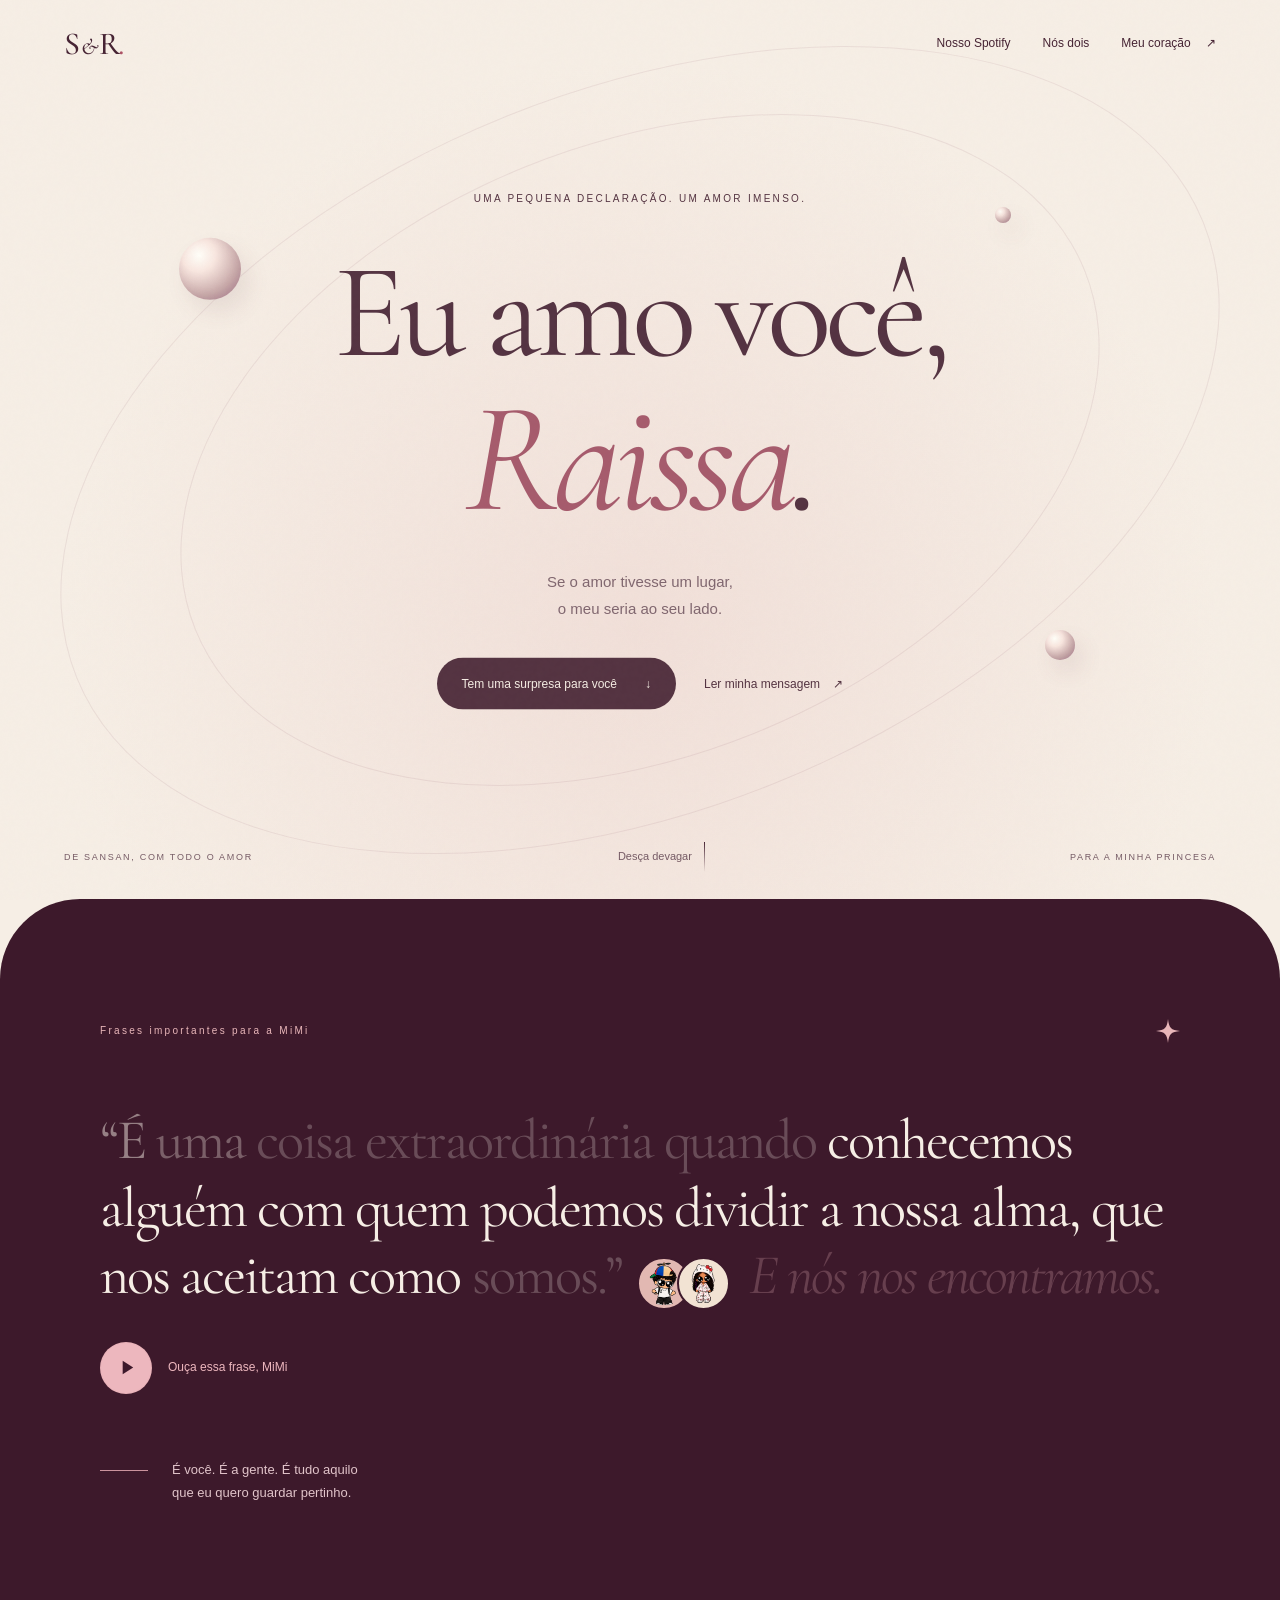
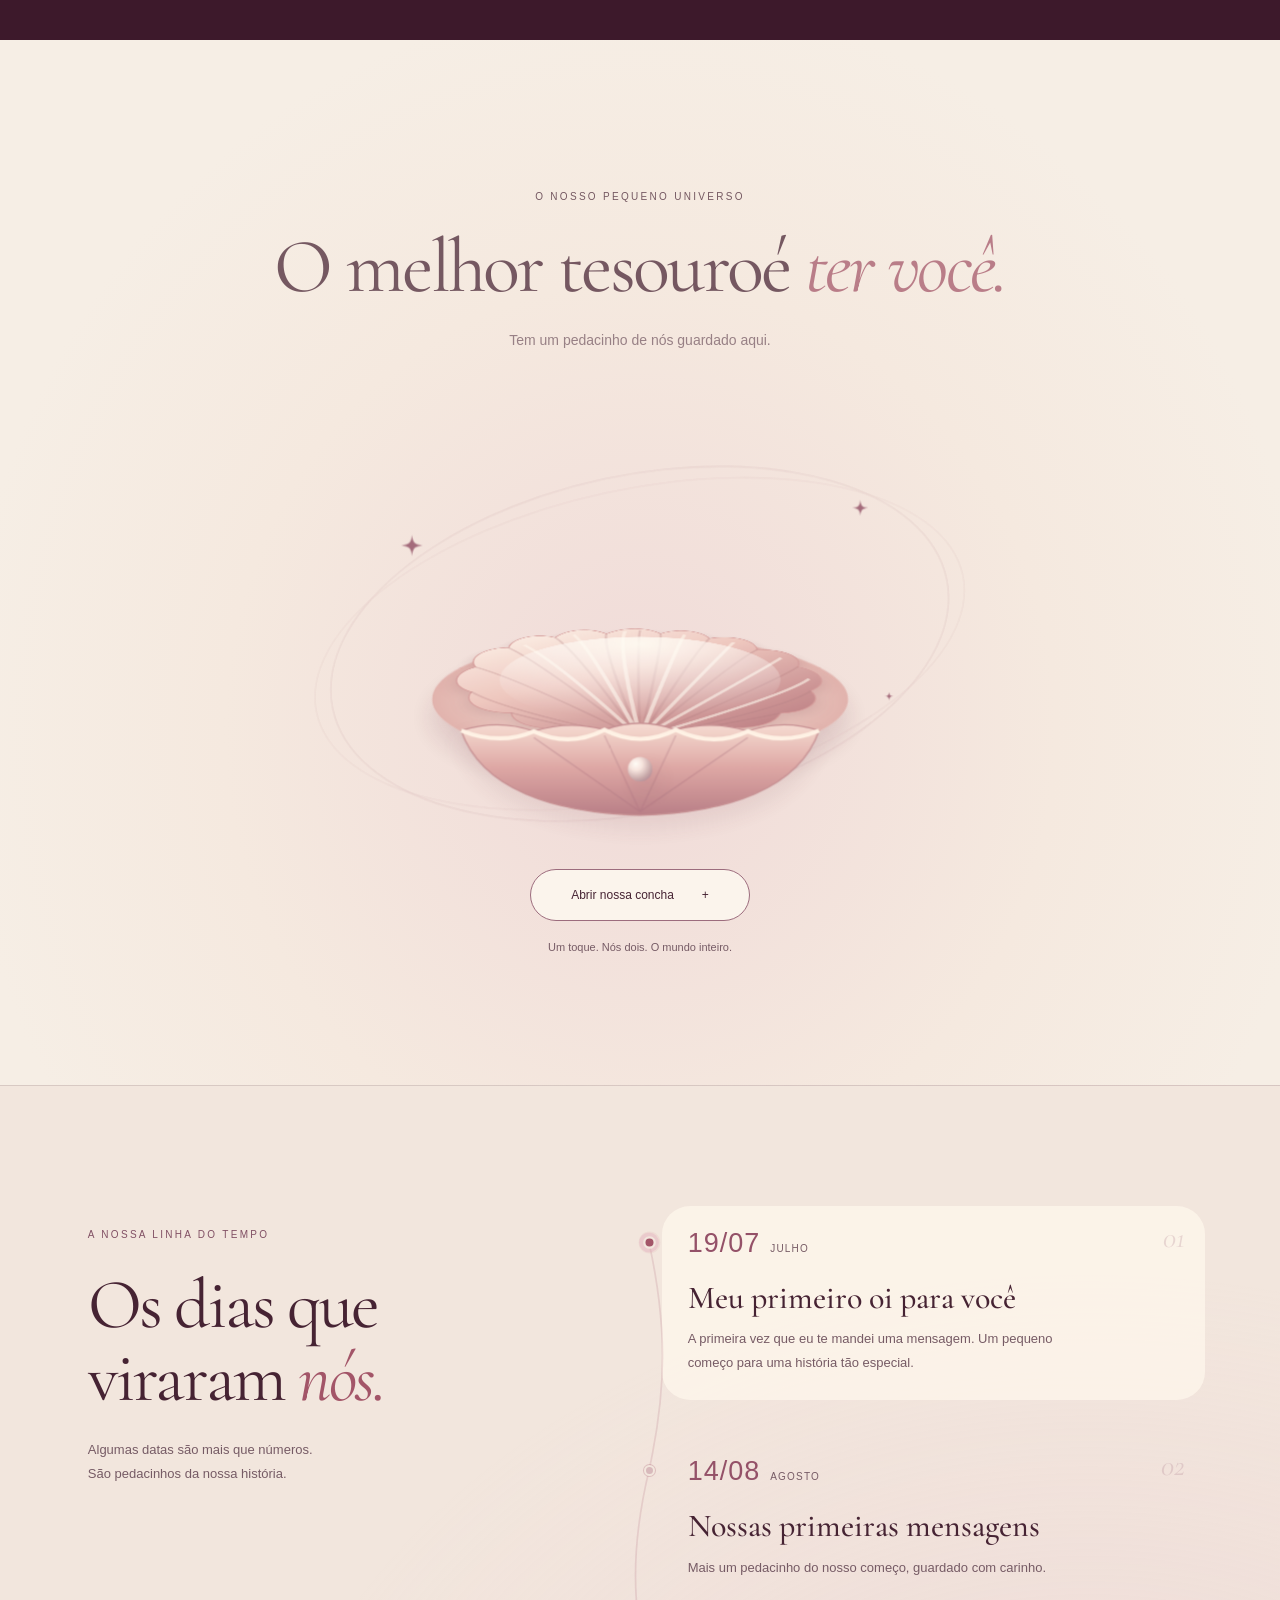
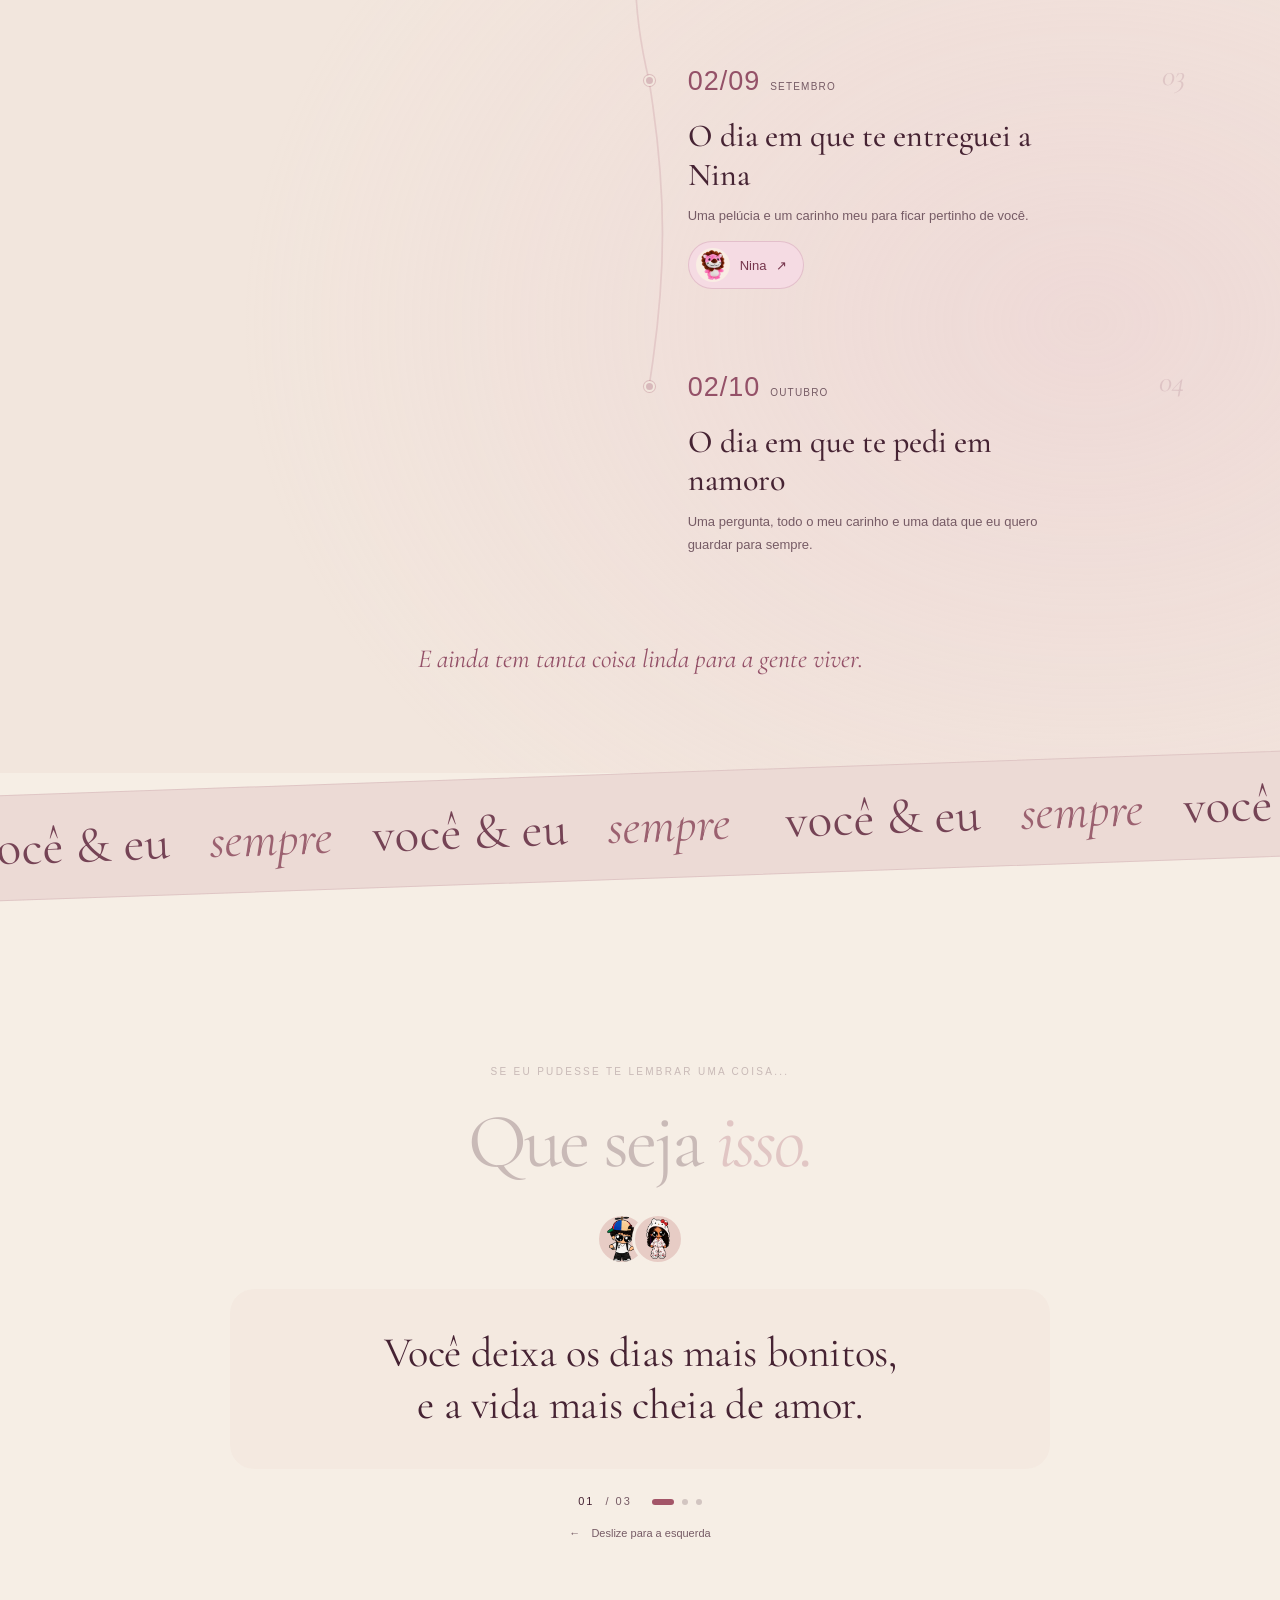
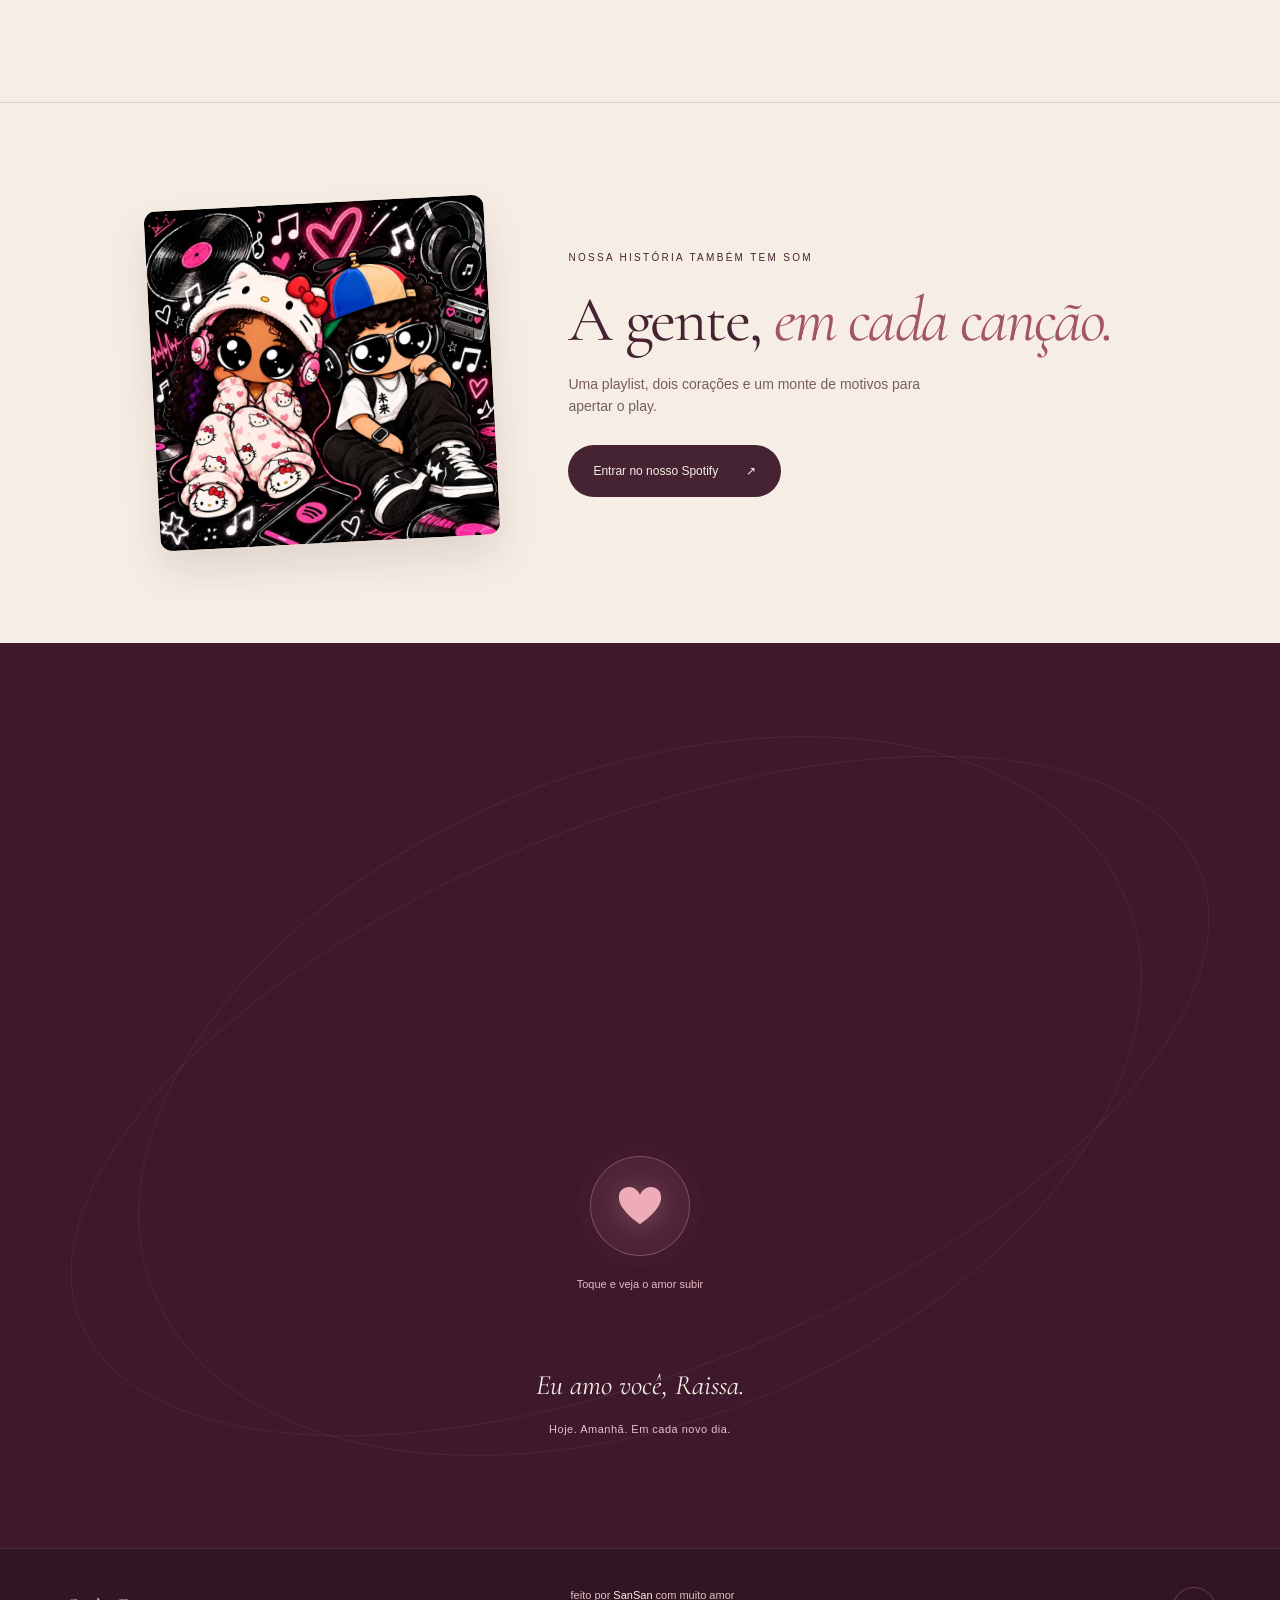
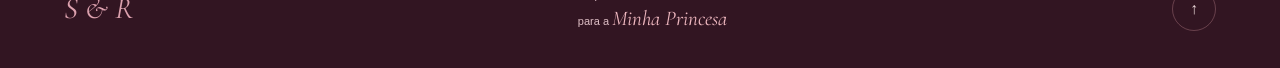
==== commit 83e10e18: "Ajusta início do trecho de Me Beija para 0:11" ====
--- a/index.html
+++ b/index.html
@@ -31,7 +31,7 @@
   </svg>
   <header class="header">
     <a class="monogram" href="#inicio" aria-label="SanSan e Raissa, início">S<span>&</span>R<span class="monogram-dot">.</span></a>
-    <nav aria-label="Navegação principal"><a href="spotify.html?v=20261024-green-3">Nosso Spotify</a><a href="#nos">Nós dois</a><a href="#coracao">Meu coração <span aria-hidden="true">↗</span></a></nav>
+    <nav aria-label="Navegação principal"><a href="spotify.html?v=20261024-mebeija-9">Nosso Spotify</a><a href="#nos">Nós dois</a><a href="#coracao">Meu coração <span aria-hidden="true">↗</span></a></nav>
   </header>
   <main>
     <section class="hero" id="inicio" aria-labelledby="hero-title">
@@ -123,8 +123,8 @@
     </section>
 
     <section class="music-invite" aria-labelledby="music-invite-title">
-      <a class="music-invite-art" href="spotify.html?v=20261024-green-3" aria-label="Abrir Nosso Spotify"><img src="assets/nosso-spotify.webp" alt="SanSan e Raissa juntos, com fones de ouvido, discos e corações" width="800" height="800" loading="lazy"></a>
-      <div><p class="eyebrow">NOSSA HISTÓRIA TAMBÉM TEM SOM</p><h2 id="music-invite-title">A gente, <em>em cada canção.</em></h2><p>Uma playlist, dois corações e um monte de motivos para apertar o play.</p><a class="button button-dark" href="spotify.html?v=20261024-green-3">Entrar no nosso Spotify <span aria-hidden="true">↗</span></a></div>
+      <a class="music-invite-art" href="spotify.html?v=20261024-mebeija-9" aria-label="Abrir Nosso Spotify"><img src="assets/nosso-spotify.webp" alt="SanSan e Raissa juntos, com fones de ouvido, discos e corações" width="800" height="800" loading="lazy"></a>
+      <div><p class="eyebrow">NOSSA HISTÓRIA TAMBÉM TEM SOM</p><h2 id="music-invite-title">A gente, <em>em cada canção.</em></h2><p>Uma playlist, dois corações e um monte de motivos para apertar o play.</p><a class="button button-dark" href="spotify.html?v=20261024-mebeija-9">Entrar no nosso Spotify <span aria-hidden="true">↗</span></a></div>
     </section>
 
     <section class="heart-section" id="coracao" aria-labelledby="heart-title">
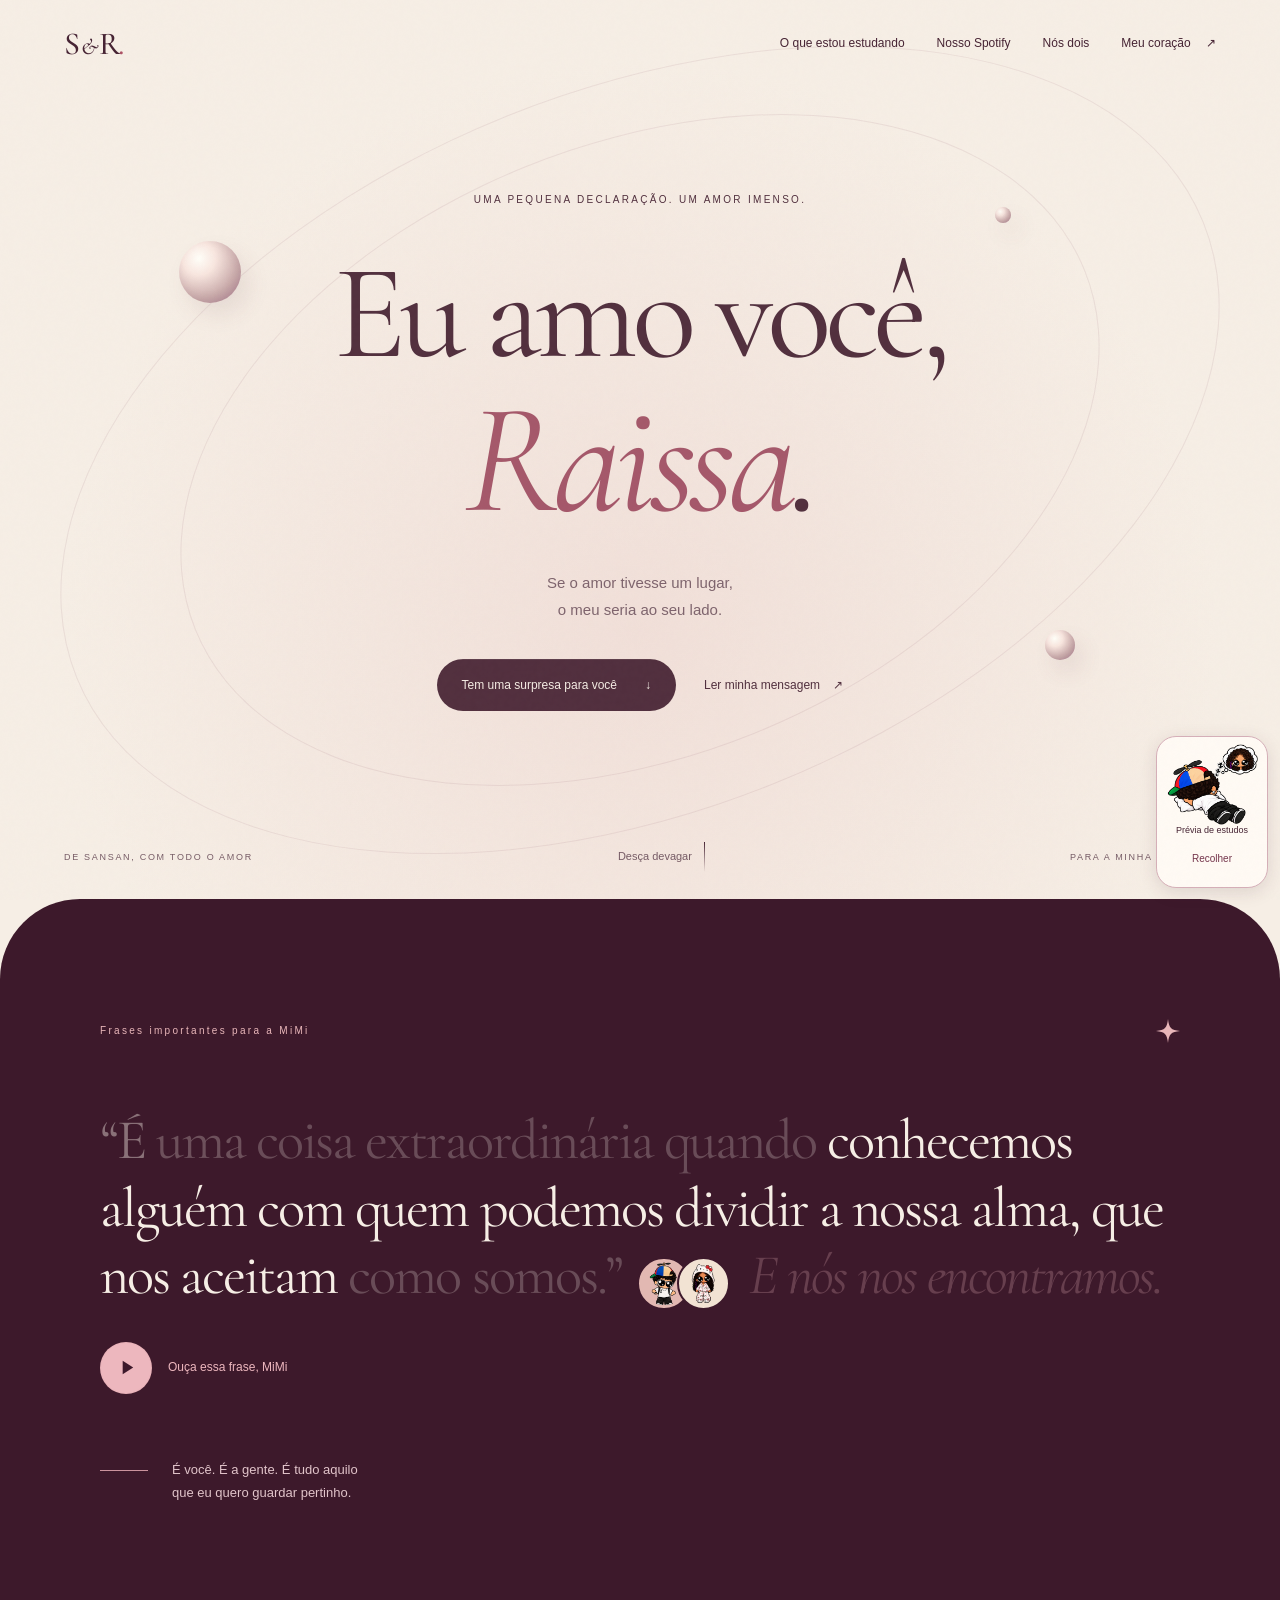
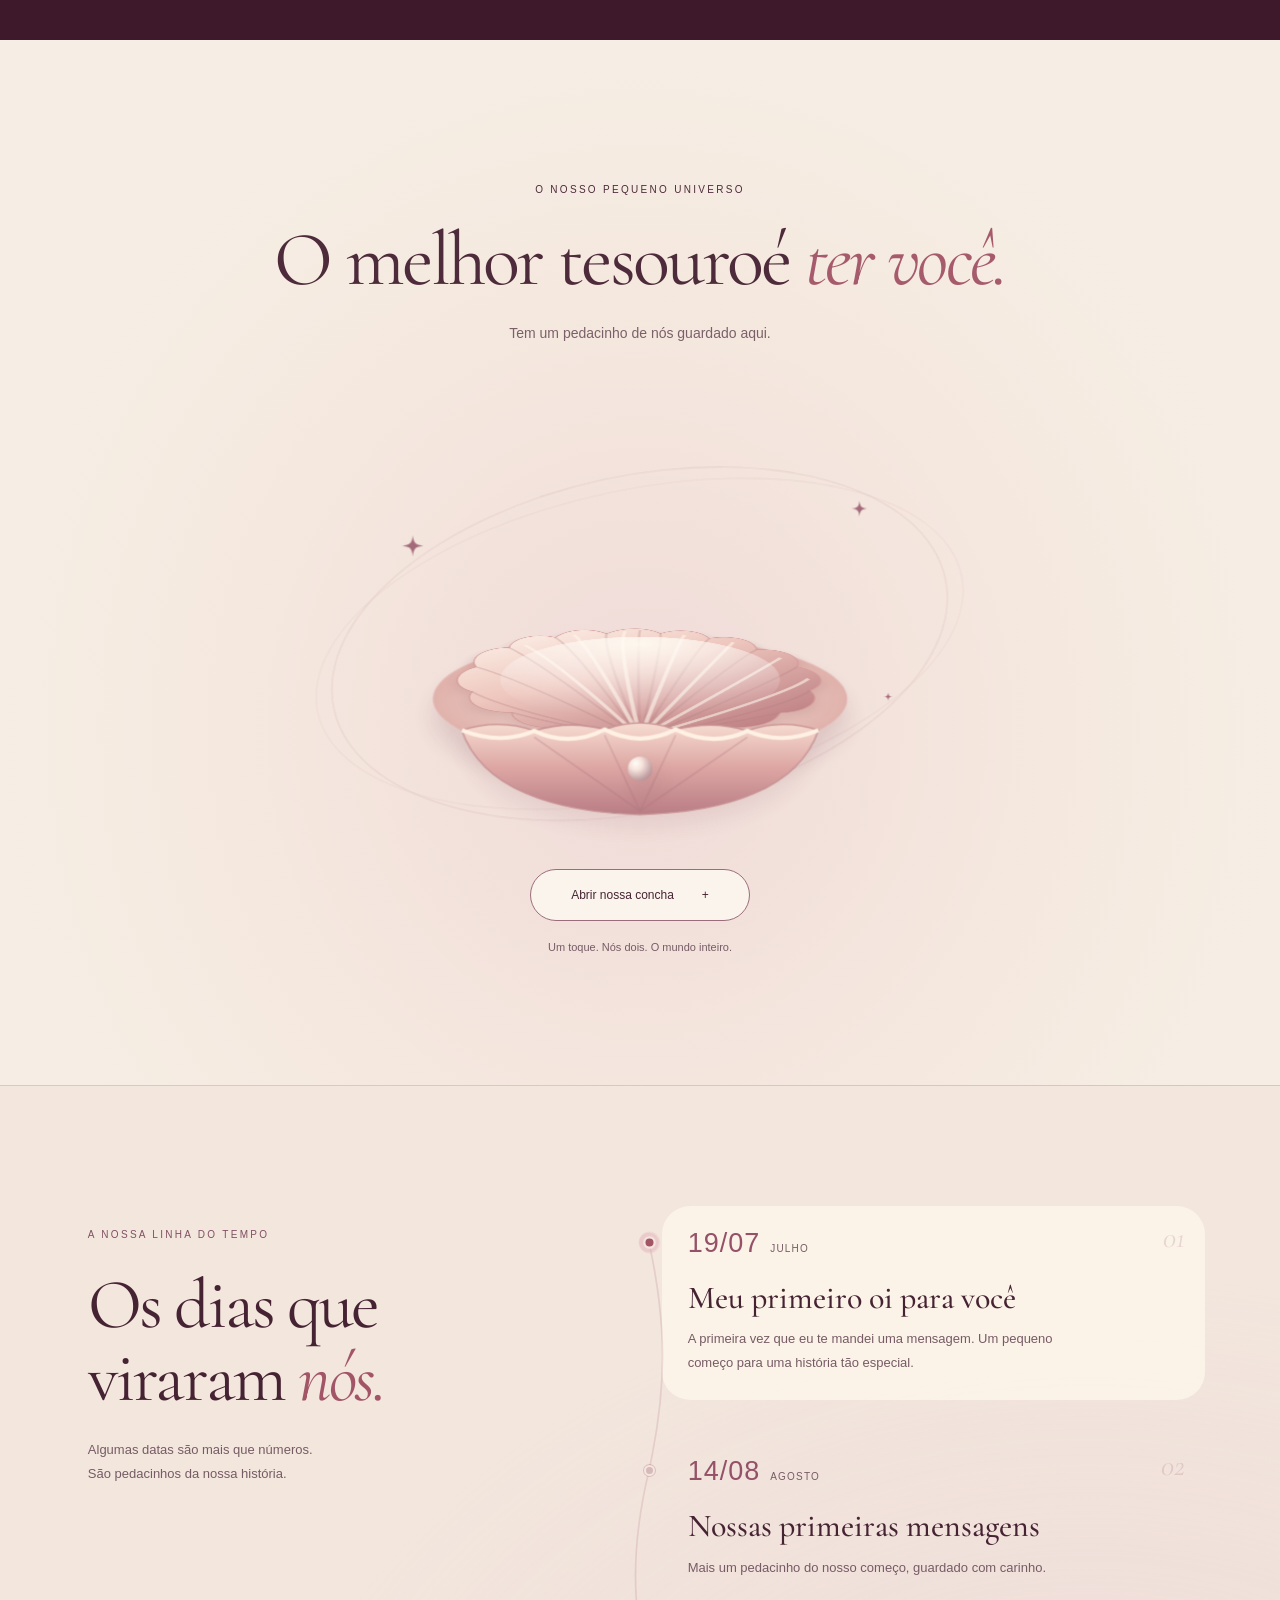
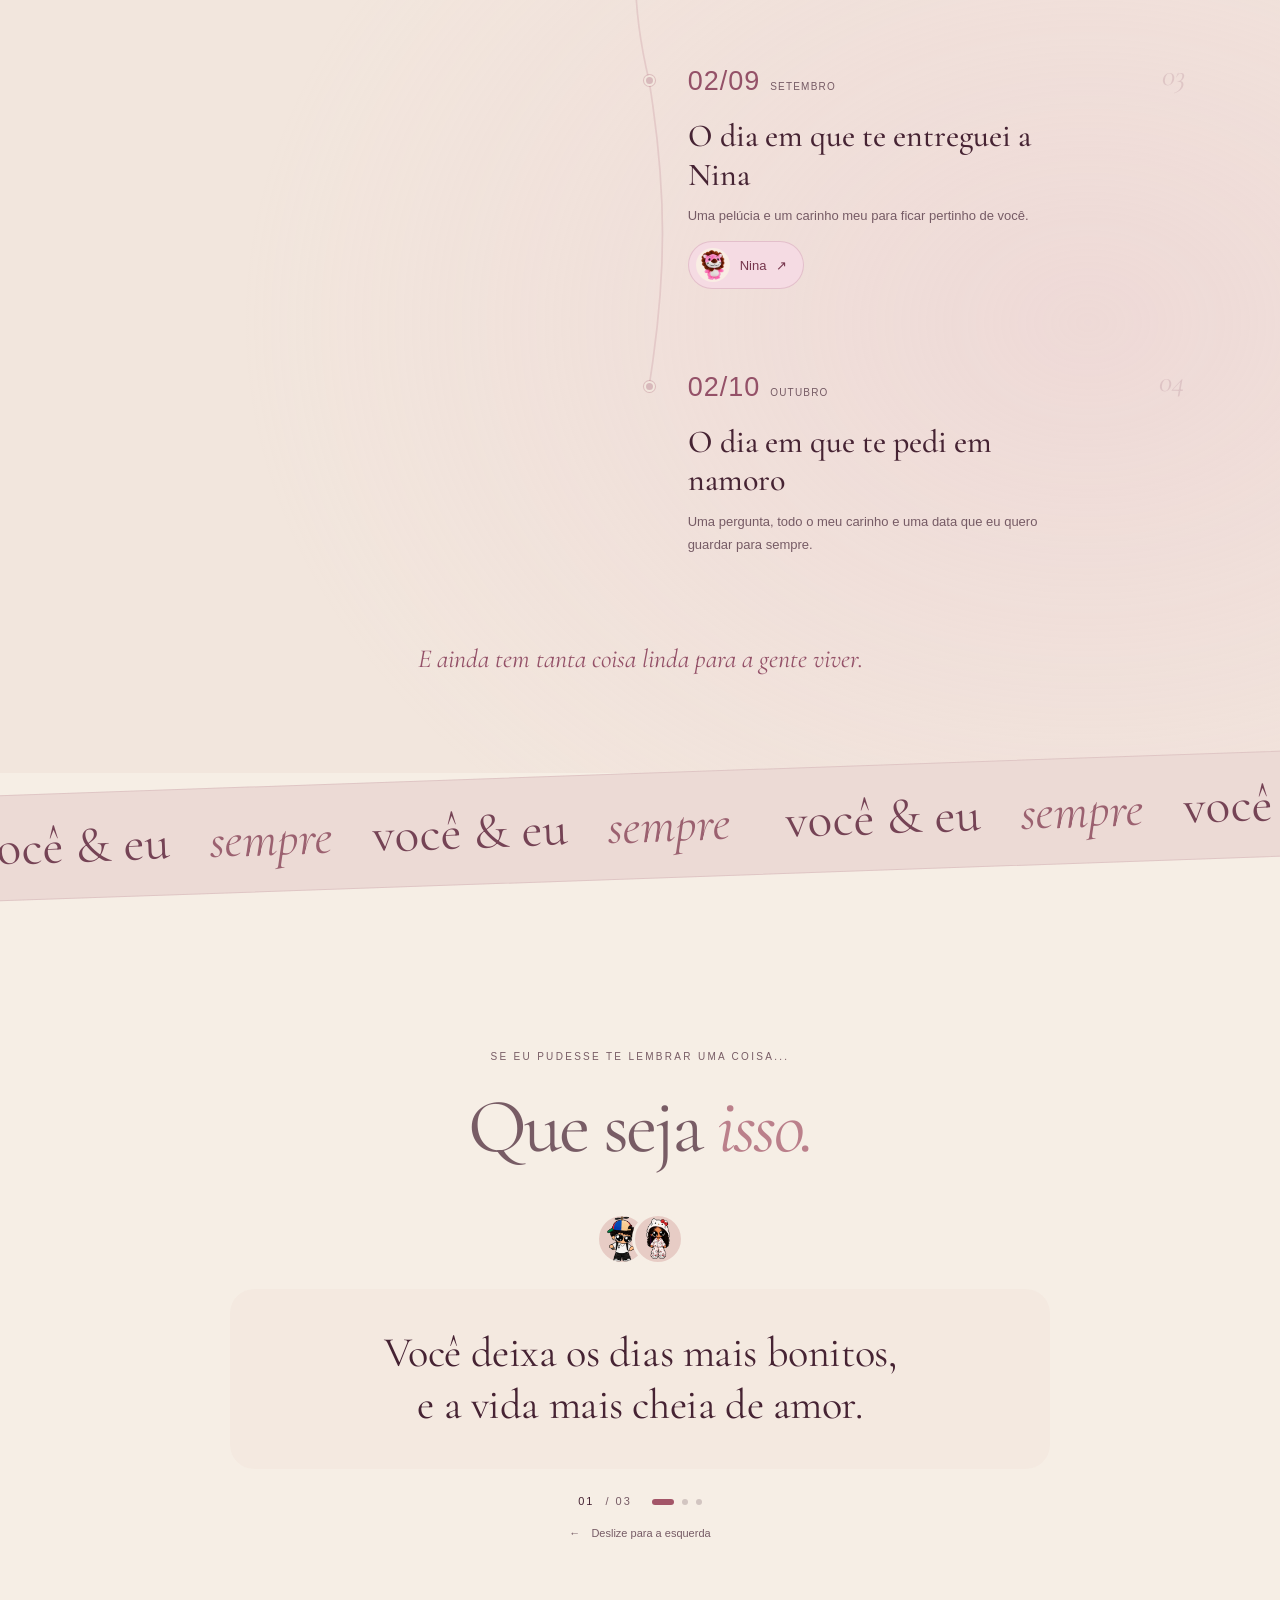
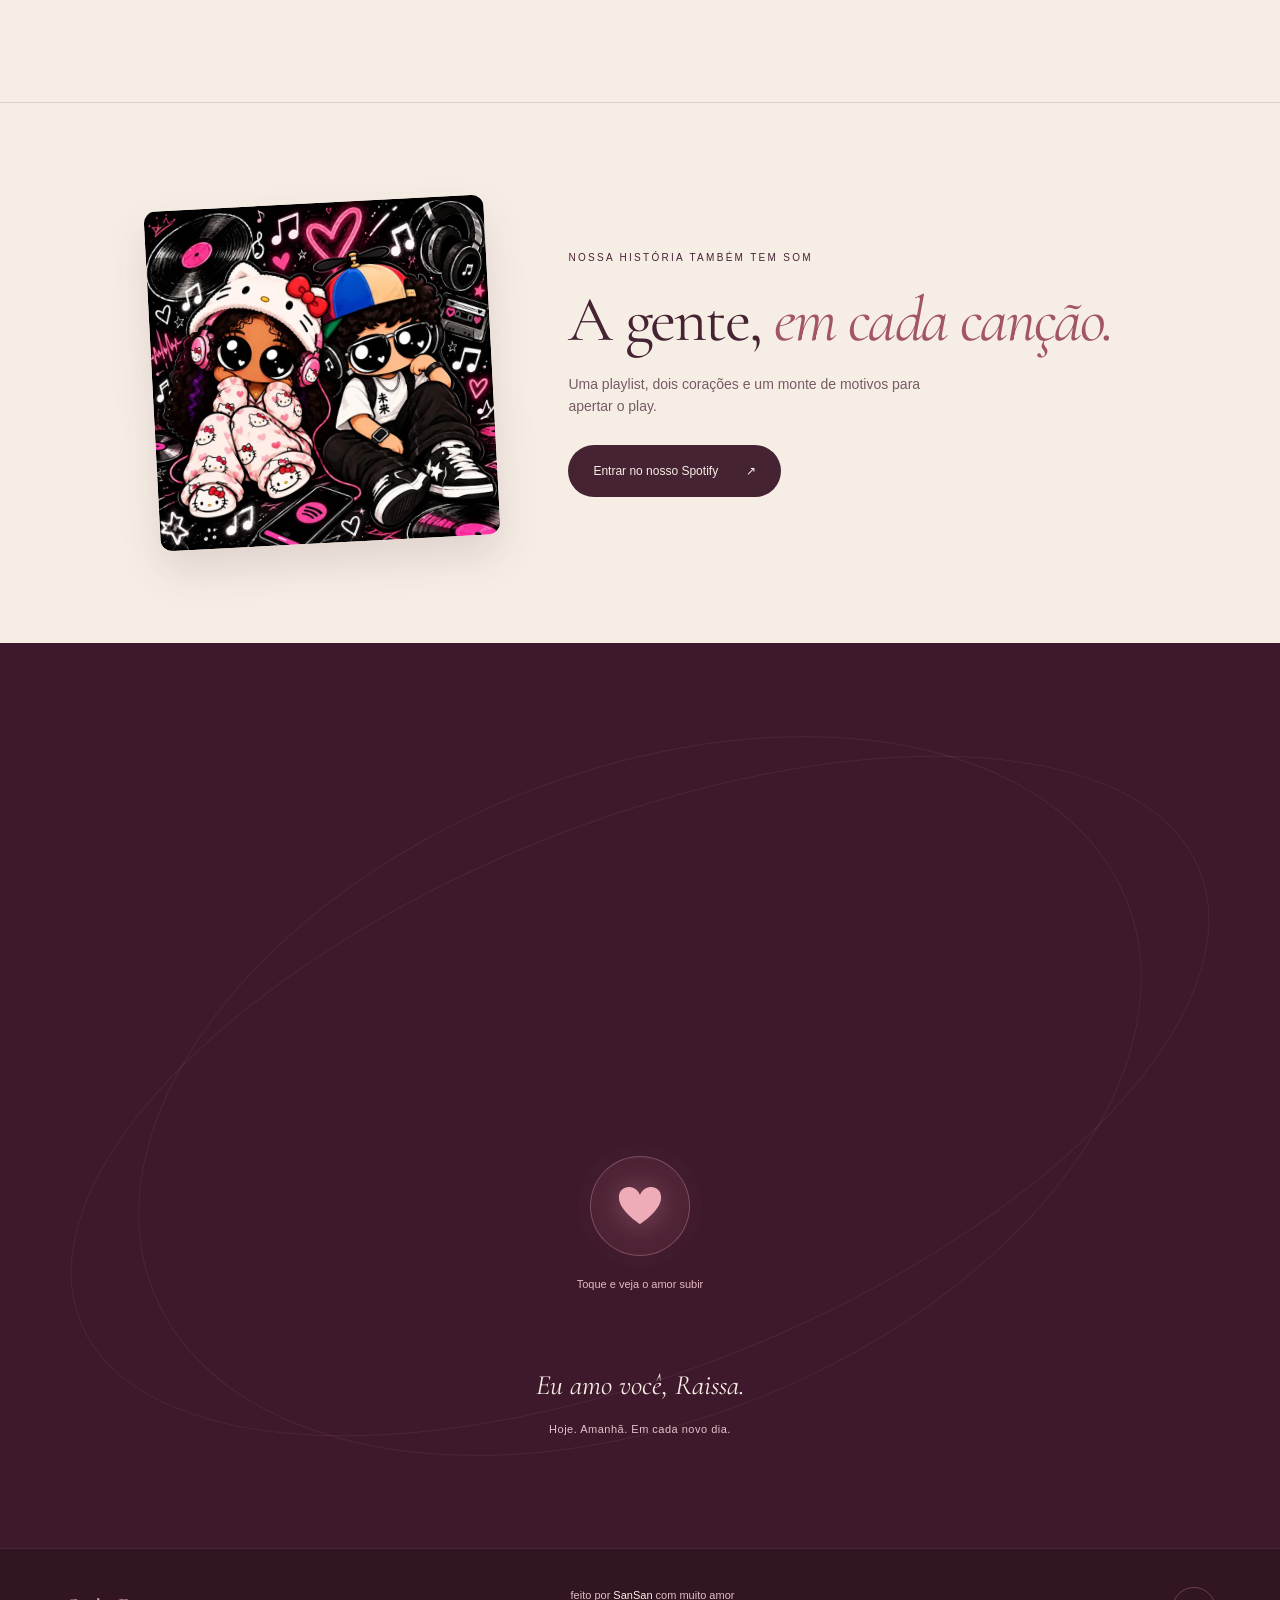
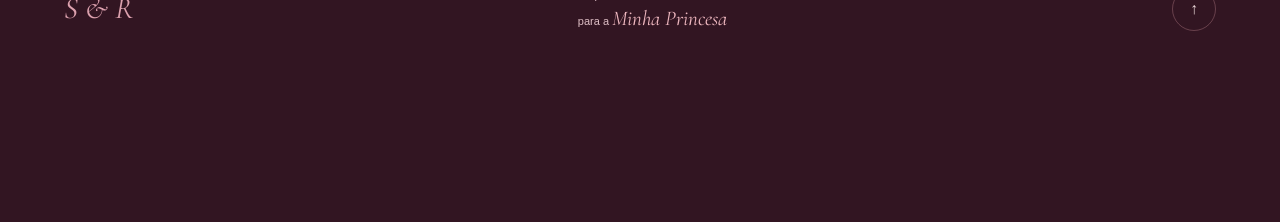
==== commit f94d6934: "Publica prévia da área de estudos com personagem dormindo transparente" ====
--- a/index.html
+++ b/index.html
@@ -19,7 +19,7 @@
   <script defer src="app.js?v=20261024-nina-8"></script>
   <script defer src="quote-audio.js?v=20261024-nina-8"></script>
   <script defer src="timeline.js?v=20261024-nina-8"></script>
-</head>
+<link rel="stylesheet" href="study-character.css?v=study-1"><script defer src="study-character.js?v=study-1"></script></head>
 <body>
   <a class="skip-link" href="#inicio">Pular para a declaração</a>
   <div class="reading-progress" aria-hidden="true"></div>
@@ -31,7 +31,7 @@
   </svg>
   <header class="header">
     <a class="monogram" href="#inicio" aria-label="SanSan e Raissa, início">S<span>&</span>R<span class="monogram-dot">.</span></a>
-    <nav aria-label="Navegação principal"><a href="spotify.html?v=20261024-mebeija-9">Nosso Spotify</a><a href="#nos">Nós dois</a><a href="#coracao">Meu coração <span aria-hidden="true">↗</span></a></nav>
+    <nav aria-label="Navegação principal"><a href="estudos.html?v=study-1">O que estou estudando</a><a href="spotify.html?v=20261024-mebeija-9">Nosso Spotify</a><a href="#nos">Nós dois</a><a href="#coracao">Meu coração <span aria-hidden="true">↗</span></a></nav>
   </header>
   <main>
     <section class="hero" id="inicio" aria-labelledby="hero-title">
@@ -145,3 +145,4 @@
 
 
 
+
--- a/study-character.css
+++ b/study-character.css
@@ -0,0 +1,3 @@
+.study-pet{position:fixed;right:12px;bottom:max(12px,env(safe-area-inset-bottom));z-index:15;width:112px;padding:6px;background:#fffaf4;border:1px solid #d5afb8;border-radius:20px;box-shadow:0 4px 18px #46233322;color:#462333;text-align:center}.study-pet-link{display:block;font-size:9px;line-height:1.3}.pet-media{display:block;height:82px;overflow:hidden;border-radius:14px;background:transparent}.pet-media img,.pet-media video{display:block;width:100%;height:100%;object-fit:contain}.pet-pause{display:block;width:100%;min-height:44px;border:0;background:transparent;color:#75354c;font-size:10px;padding:6px;border-radius:12px}.study-character-slot{position:relative;padding:12px!important;border-style:solid!important;background:transparent;min-height:220px!important;aspect-ratio:1;max-width:320px;width:100%;justify-self:center;overflow:hidden}.study-character-slot img,.study-character-slot video{width:100%;height:100%;object-fit:contain;max-height:320px}.study-pet [hidden],.study-character-slot [hidden]{display:none!important}.study-pet a:focus-visible,.pet-pause:focus-visible{outline:2px solid #a35568;outline-offset:3px}.footer{padding-bottom:190px}@media(max-width:600px){.study-pet{width:94px;right:8px;bottom:max(8px,env(safe-area-inset-bottom))}.pet-media{height:64px}.study-character-slot{max-width:230px}.footer{padding-bottom:174px}.study-card{margin-right:0}}@media(prefers-reduced-motion:reduce){.study-pet *{animation:none!important;transition:none!important}}
+
+.study-pet.is-collapsed .pet-media,.study-pet.is-collapsed .pet-pause{display:none}.study-pet.is-collapsed{width:94px}.pet-collapse{min-height:44px;width:100%;background:transparent;border:0;color:#75354c;font-size:10px}.study-header nav a,.music-header nav a,.header nav a{min-height:32px}
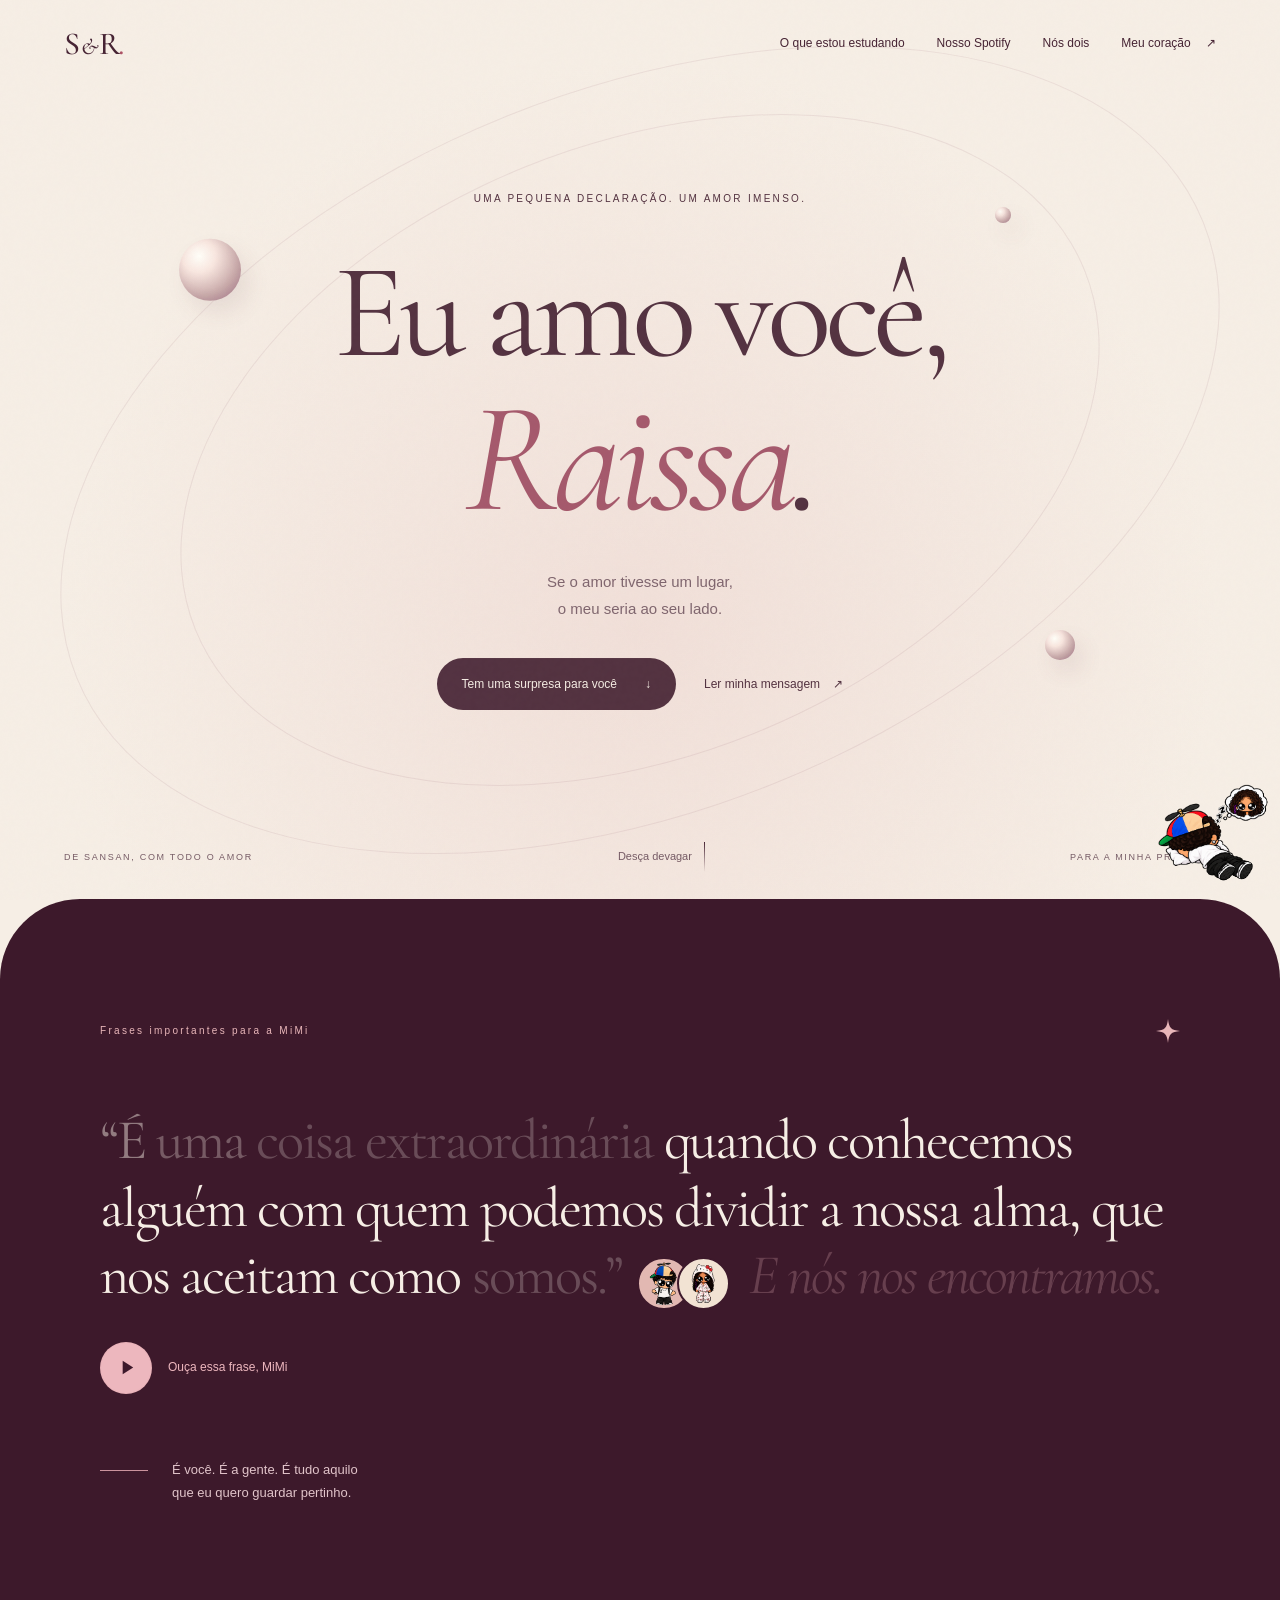
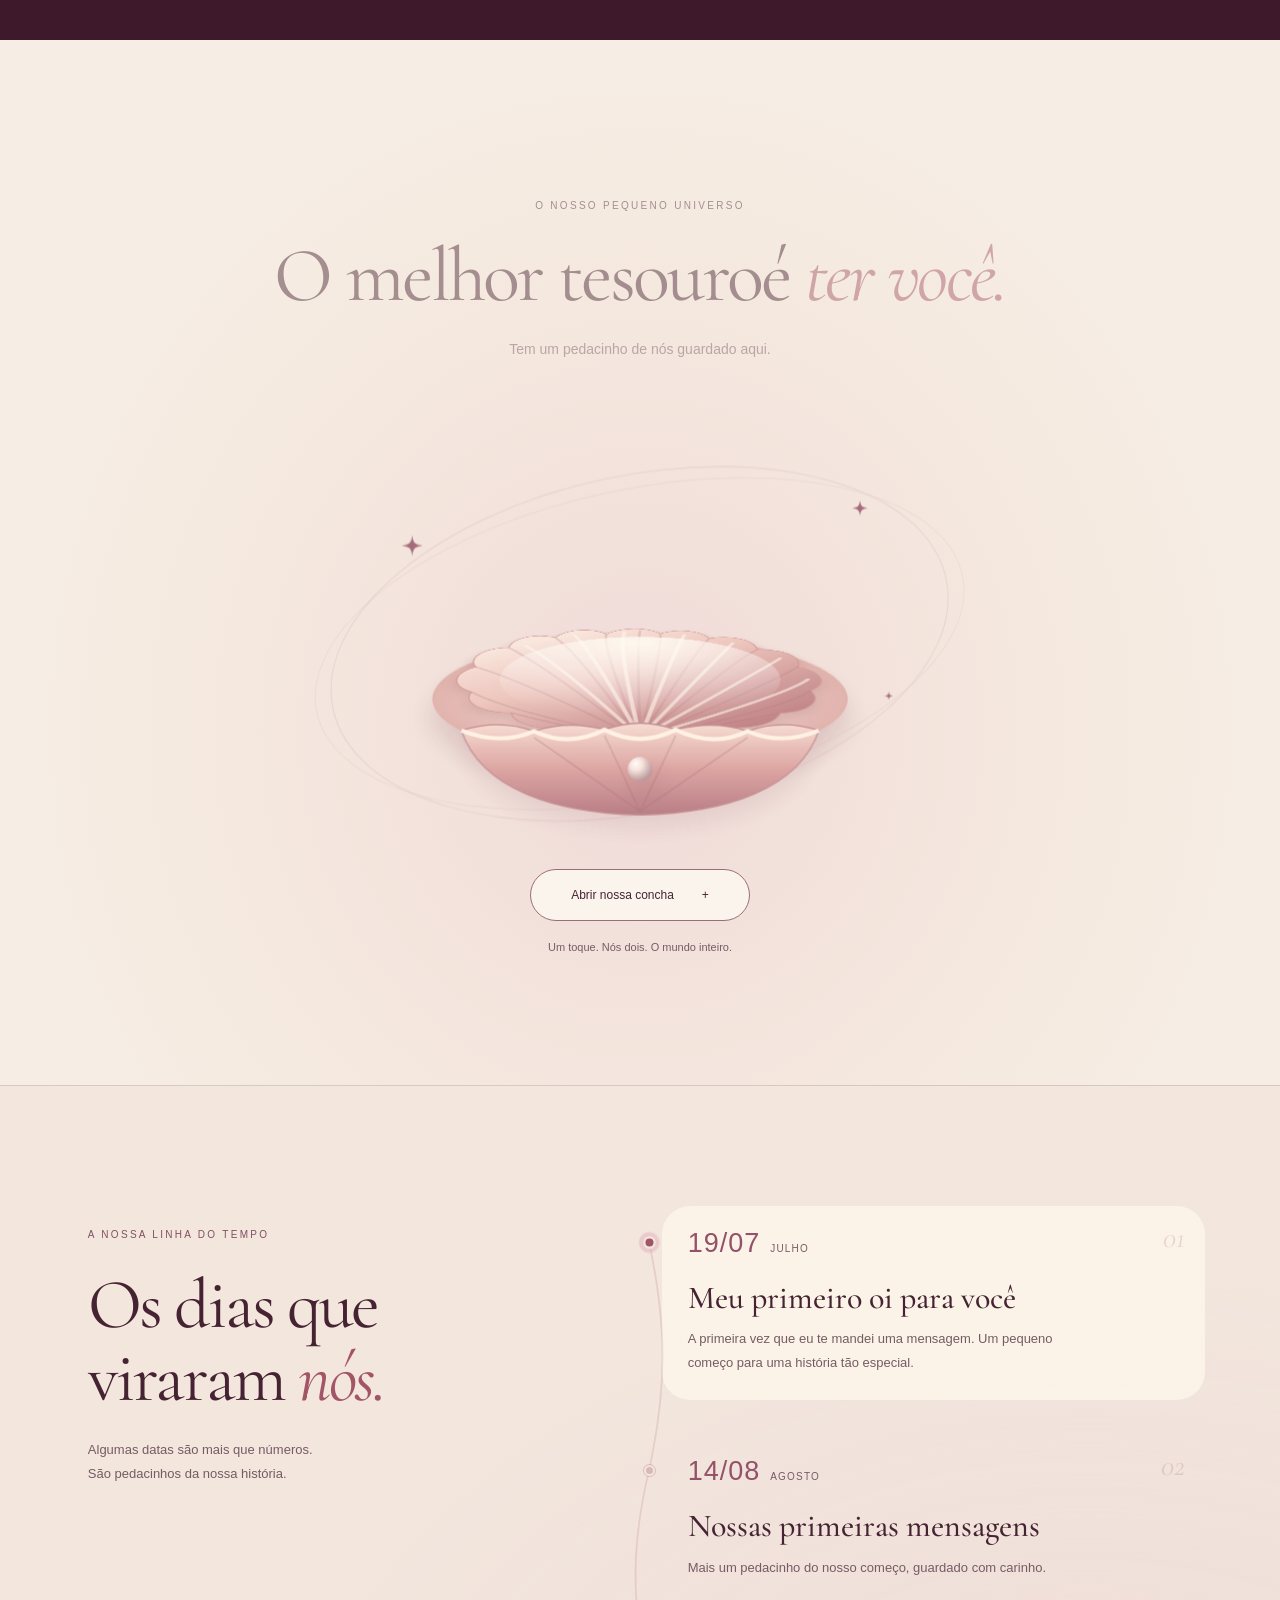
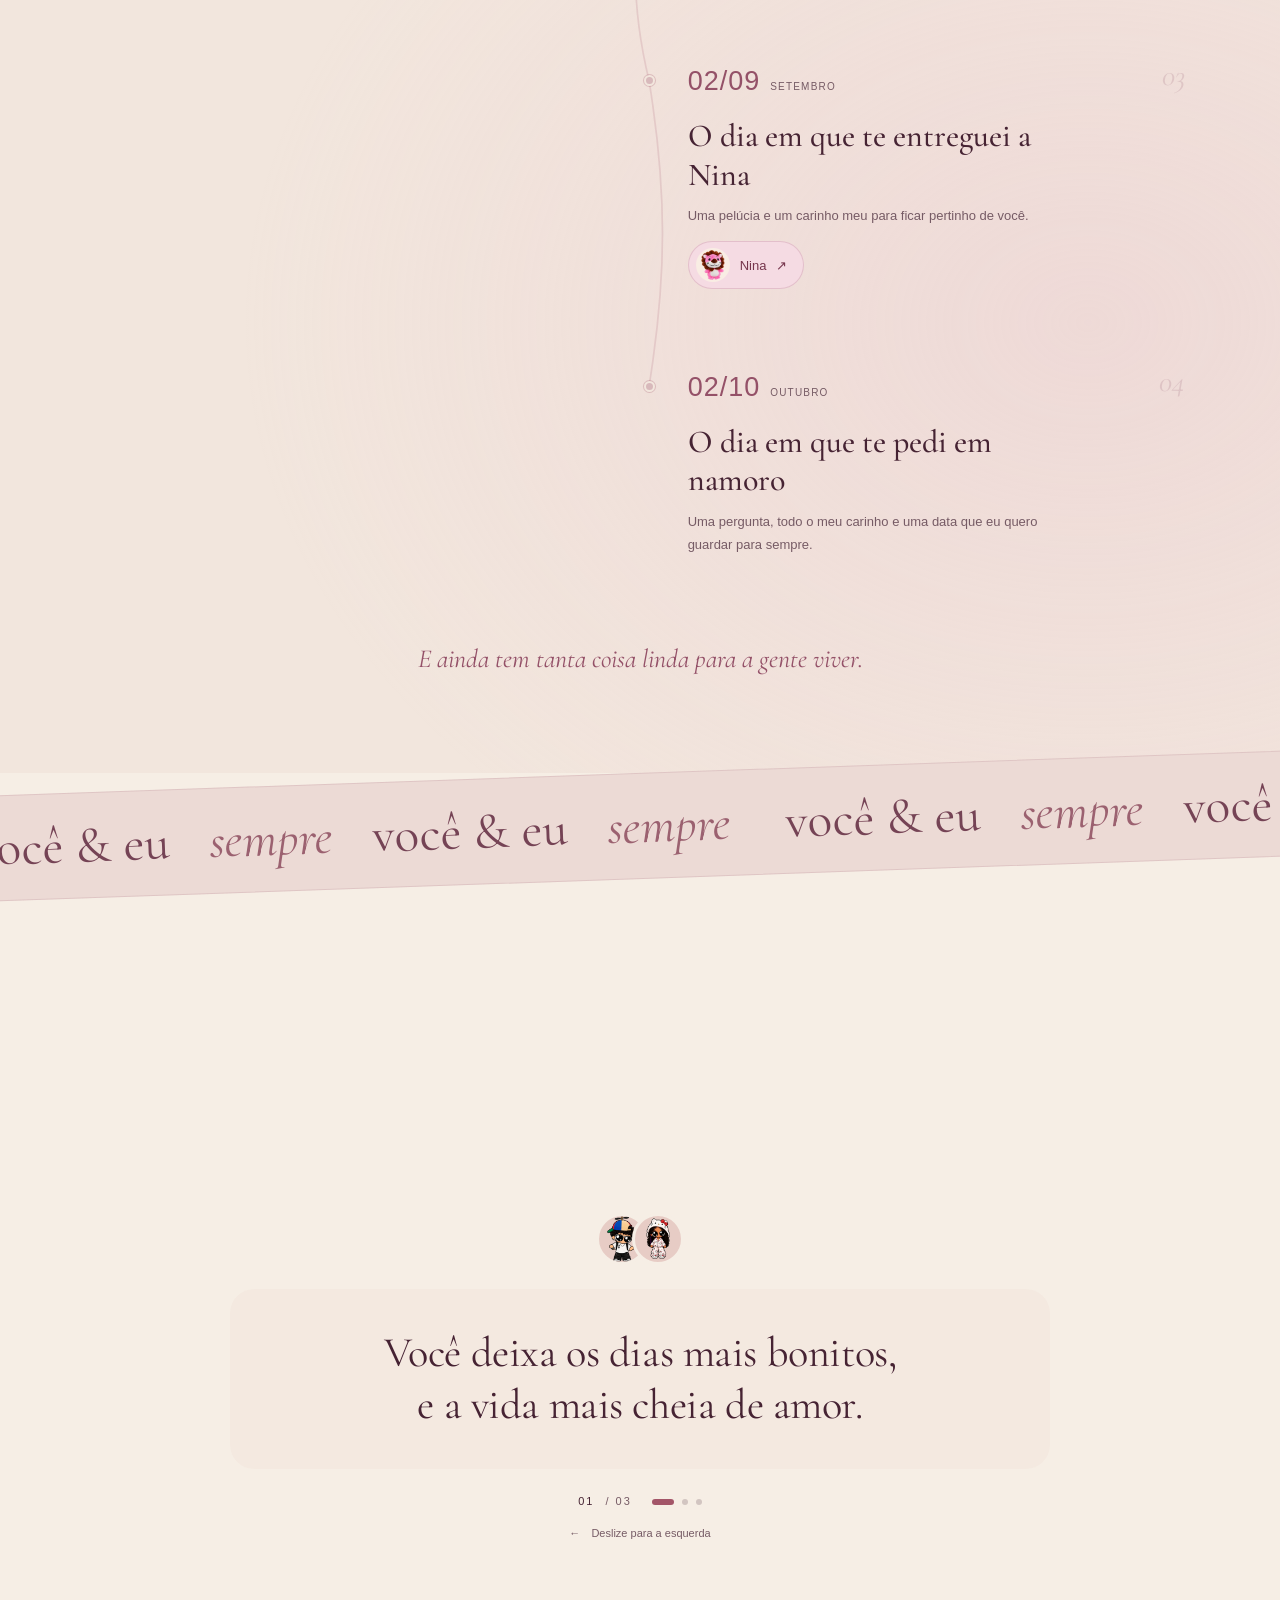
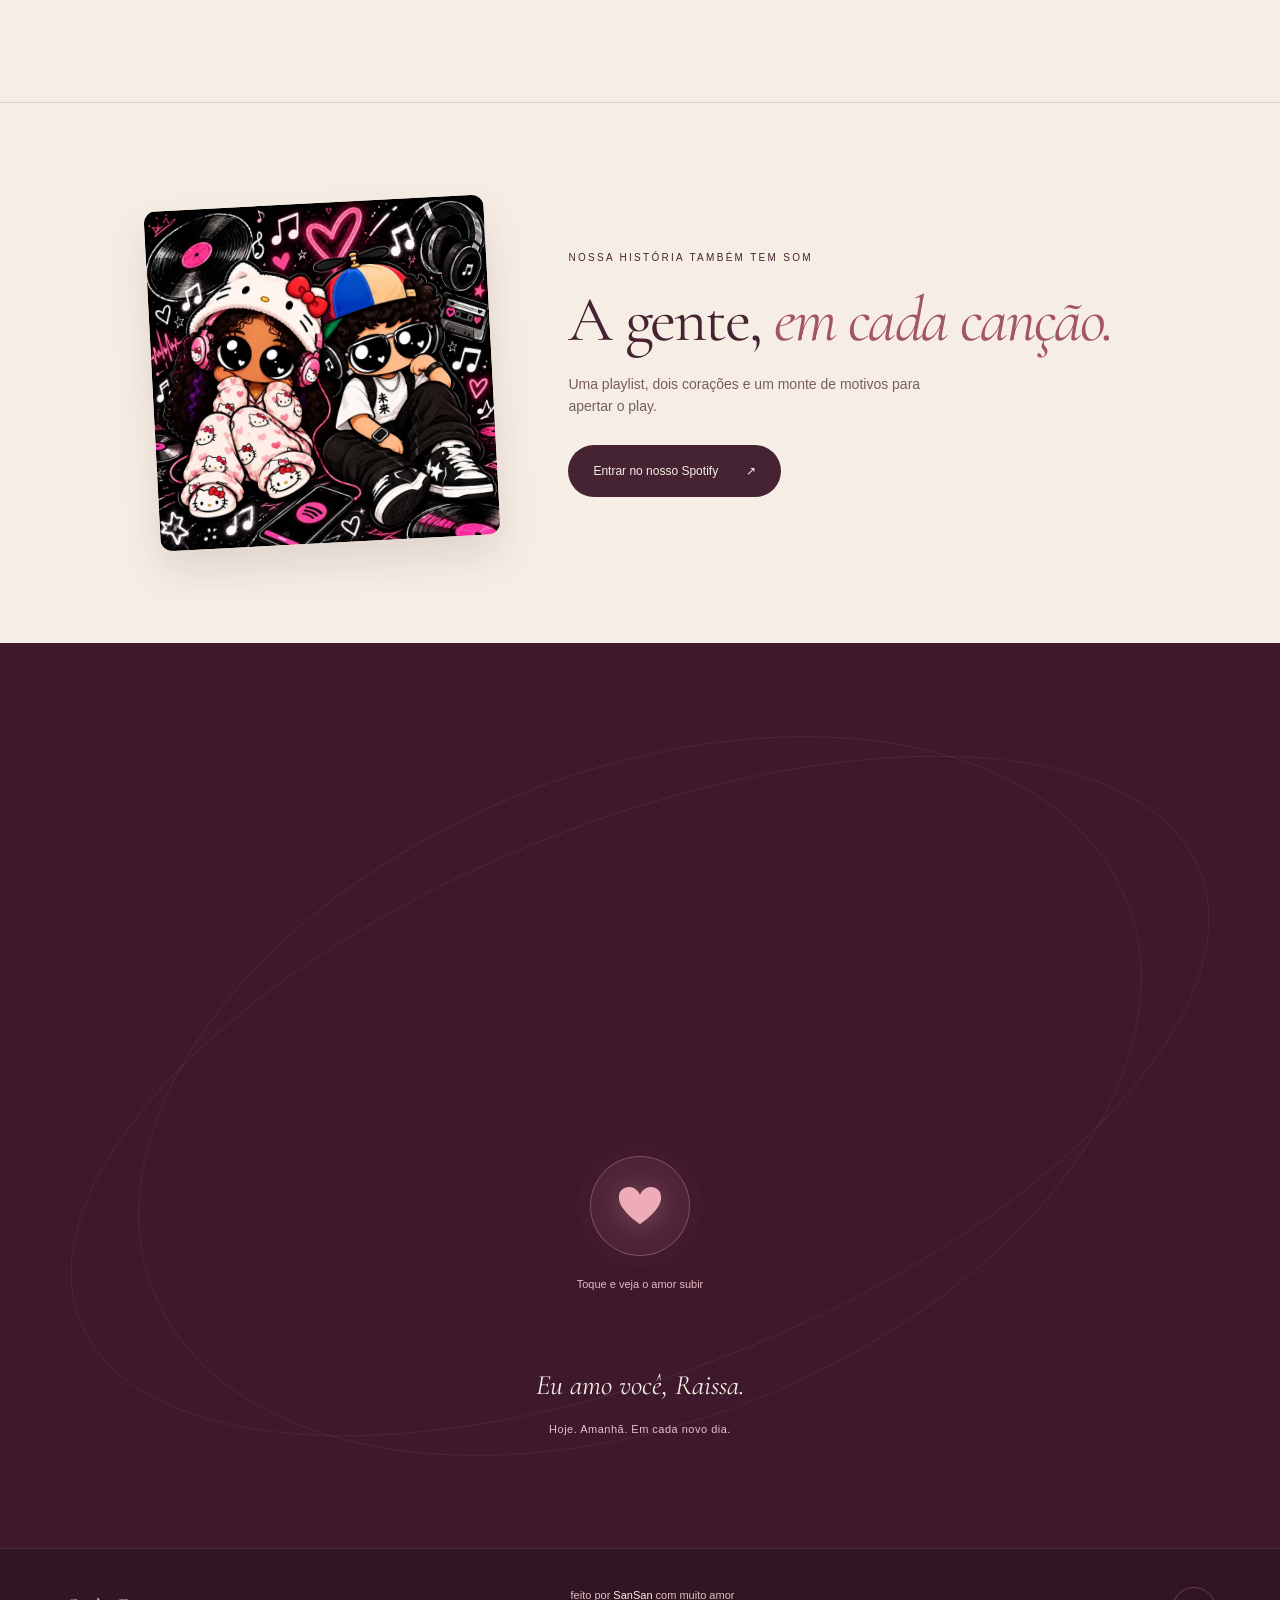
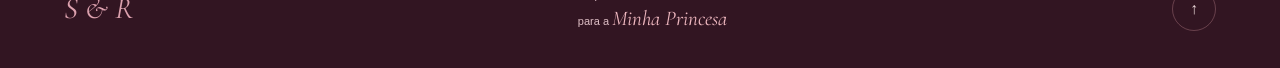
==== commit 320724d1: "Simplifica estudos com personagens transparentes e status público sem controles" ====
--- a/index.html
+++ b/index.html
@@ -19,7 +19,7 @@
   <script defer src="app.js?v=20261024-nina-8"></script>
   <script defer src="quote-audio.js?v=20261024-nina-8"></script>
   <script defer src="timeline.js?v=20261024-nina-8"></script>
-<link rel="stylesheet" href="study-character.css?v=study-1"><script defer src="study-character.js?v=study-1"></script></head>
+<link rel="stylesheet" href="study-character.css?v=study-2"><script defer src="study-character.js?v=study-2"></script></head>
 <body>
   <a class="skip-link" href="#inicio">Pular para a declaração</a>
   <div class="reading-progress" aria-hidden="true"></div>
@@ -31,7 +31,7 @@
   </svg>
   <header class="header">
     <a class="monogram" href="#inicio" aria-label="SanSan e Raissa, início">S<span>&</span>R<span class="monogram-dot">.</span></a>
-    <nav aria-label="Navegação principal"><a href="estudos.html?v=study-1">O que estou estudando</a><a href="spotify.html?v=20261024-mebeija-9">Nosso Spotify</a><a href="#nos">Nós dois</a><a href="#coracao">Meu coração <span aria-hidden="true">↗</span></a></nav>
+    <nav aria-label="Navegação principal"><a href="estudos.html?v=study-2">O que estou estudando</a><a href="spotify.html?v=20261024-mebeija-9">Nosso Spotify</a><a href="#nos">Nós dois</a><a href="#coracao">Meu coração <span aria-hidden="true">↗</span></a></nav>
   </header>
   <main>
     <section class="hero" id="inicio" aria-labelledby="hero-title">
@@ -146,3 +146,4 @@
 
 
 
+
--- a/study-character.css
+++ b/study-character.css
@@ -1,3 +1 @@
-.study-pet{position:fixed;right:12px;bottom:max(12px,env(safe-area-inset-bottom));z-index:15;width:112px;padding:6px;background:#fffaf4;border:1px solid #d5afb8;border-radius:20px;box-shadow:0 4px 18px #46233322;color:#462333;text-align:center}.study-pet-link{display:block;font-size:9px;line-height:1.3}.pet-media{display:block;height:82px;overflow:hidden;border-radius:14px;background:transparent}.pet-media img,.pet-media video{display:block;width:100%;height:100%;object-fit:contain}.pet-pause{display:block;width:100%;min-height:44px;border:0;background:transparent;color:#75354c;font-size:10px;padding:6px;border-radius:12px}.study-character-slot{position:relative;padding:12px!important;border-style:solid!important;background:transparent;min-height:220px!important;aspect-ratio:1;max-width:320px;width:100%;justify-self:center;overflow:hidden}.study-character-slot img,.study-character-slot video{width:100%;height:100%;object-fit:contain;max-height:320px}.study-pet [hidden],.study-character-slot [hidden]{display:none!important}.study-pet a:focus-visible,.pet-pause:focus-visible{outline:2px solid #a35568;outline-offset:3px}.footer{padding-bottom:190px}@media(max-width:600px){.study-pet{width:94px;right:8px;bottom:max(8px,env(safe-area-inset-bottom))}.pet-media{height:64px}.study-character-slot{max-width:230px}.footer{padding-bottom:174px}.study-card{margin-right:0}}@media(prefers-reduced-motion:reduce){.study-pet *{animation:none!important;transition:none!important}}
-
-.study-pet.is-collapsed .pet-media,.study-pet.is-collapsed .pet-pause{display:none}.study-pet.is-collapsed{width:94px}.pet-collapse{min-height:44px;width:100%;background:transparent;border:0;color:#75354c;font-size:10px}.study-header nav a,.music-header nav a,.header nav a{min-height:32px}
+.study-pet{position:fixed;right:12px;bottom:max(12px,env(safe-area-inset-bottom));z-index:15;width:112px;height:112px;pointer-events:none;user-select:none;background:transparent;border:0;padding:0;box-shadow:none}.study-pet img{display:block;width:100%;height:100%;object-fit:contain}.study-pet[hidden]{display:none}@media(max-width:600px){.study-pet{width:94px;height:94px;right:8px;bottom:max(8px,env(safe-area-inset-bottom))}}
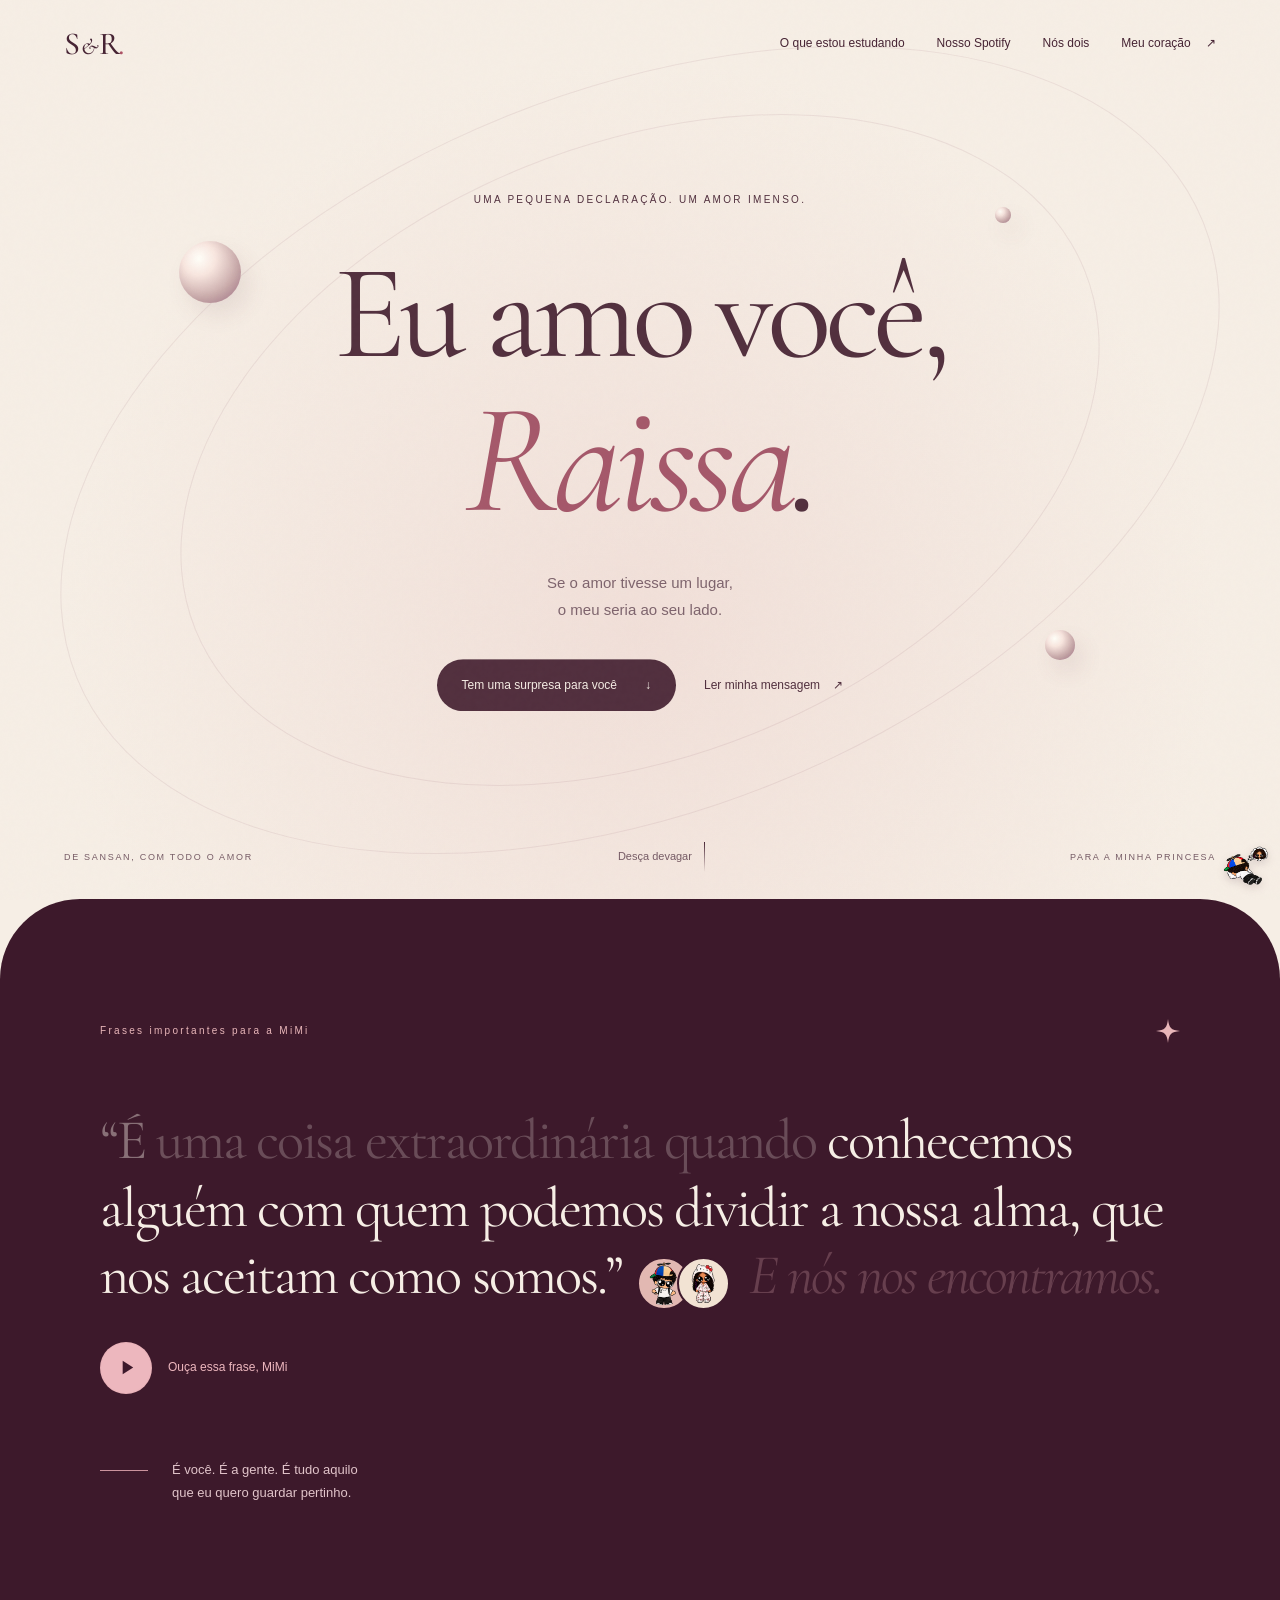
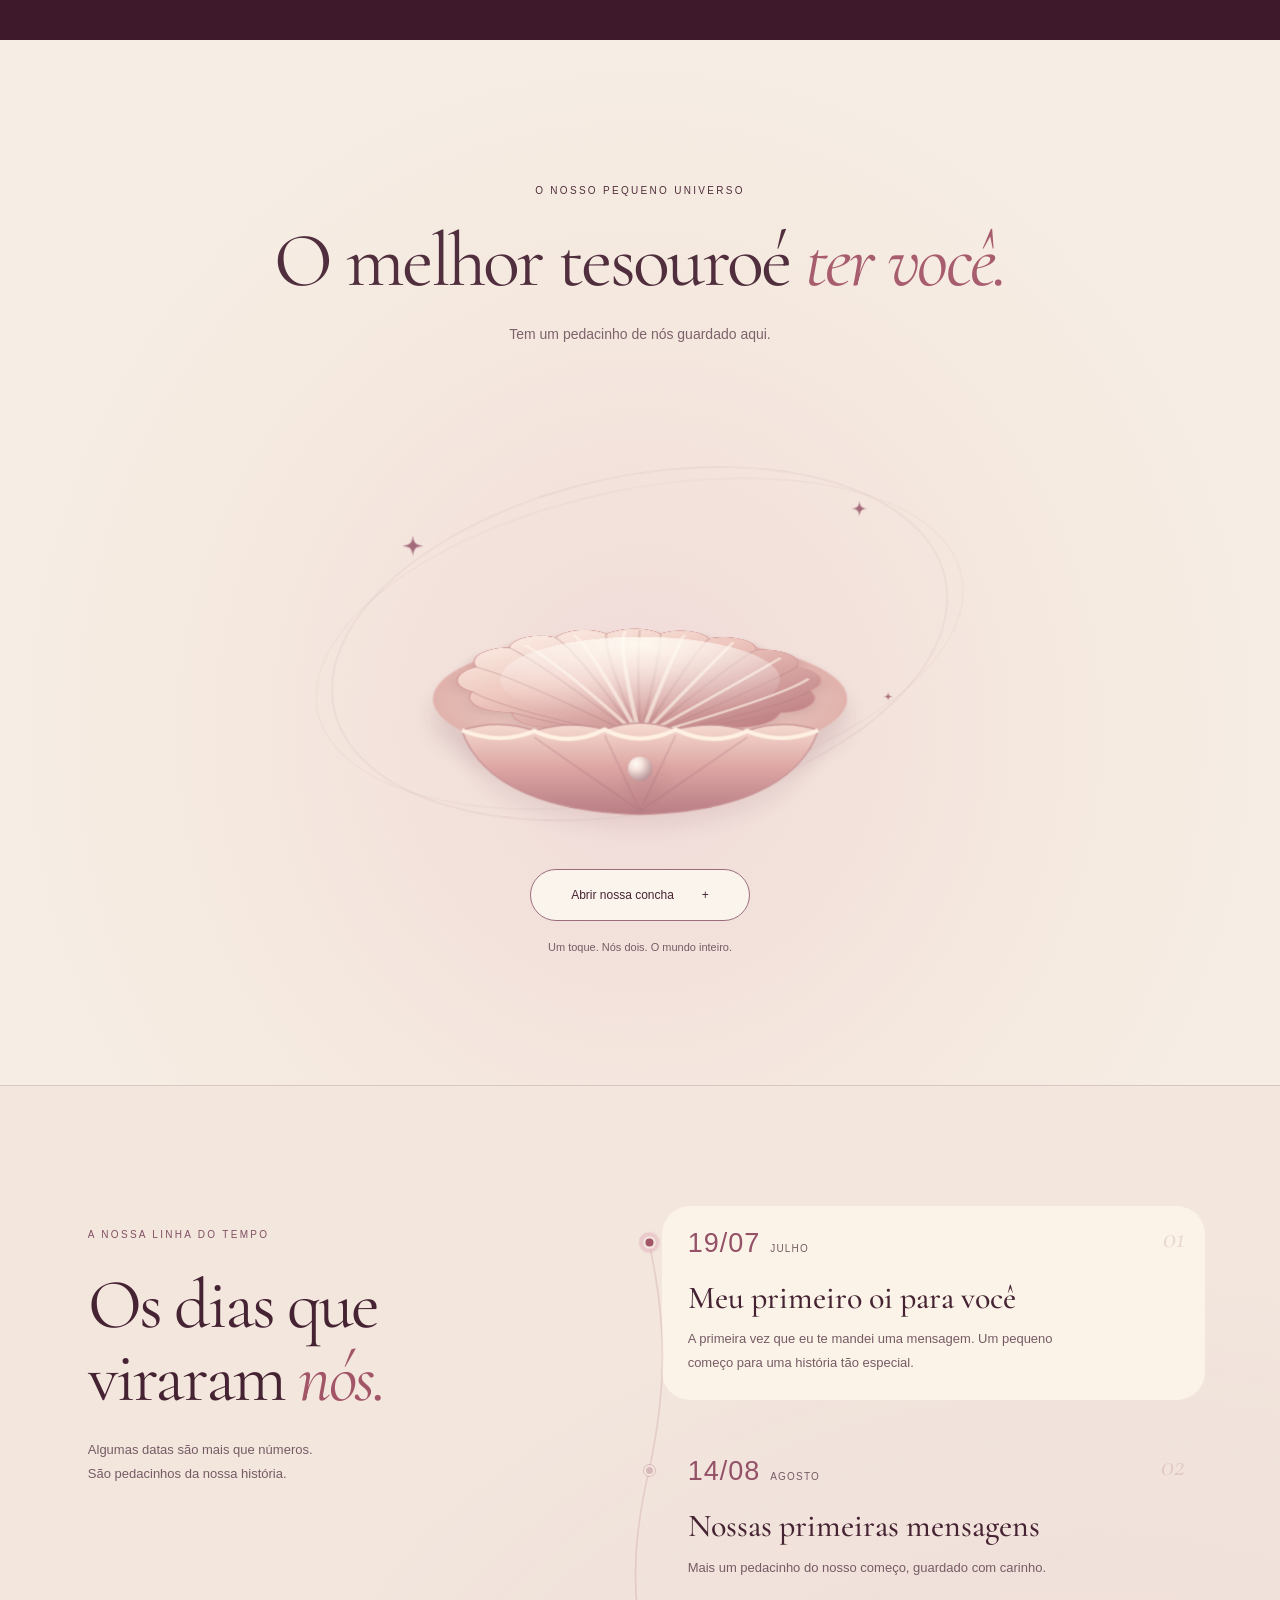
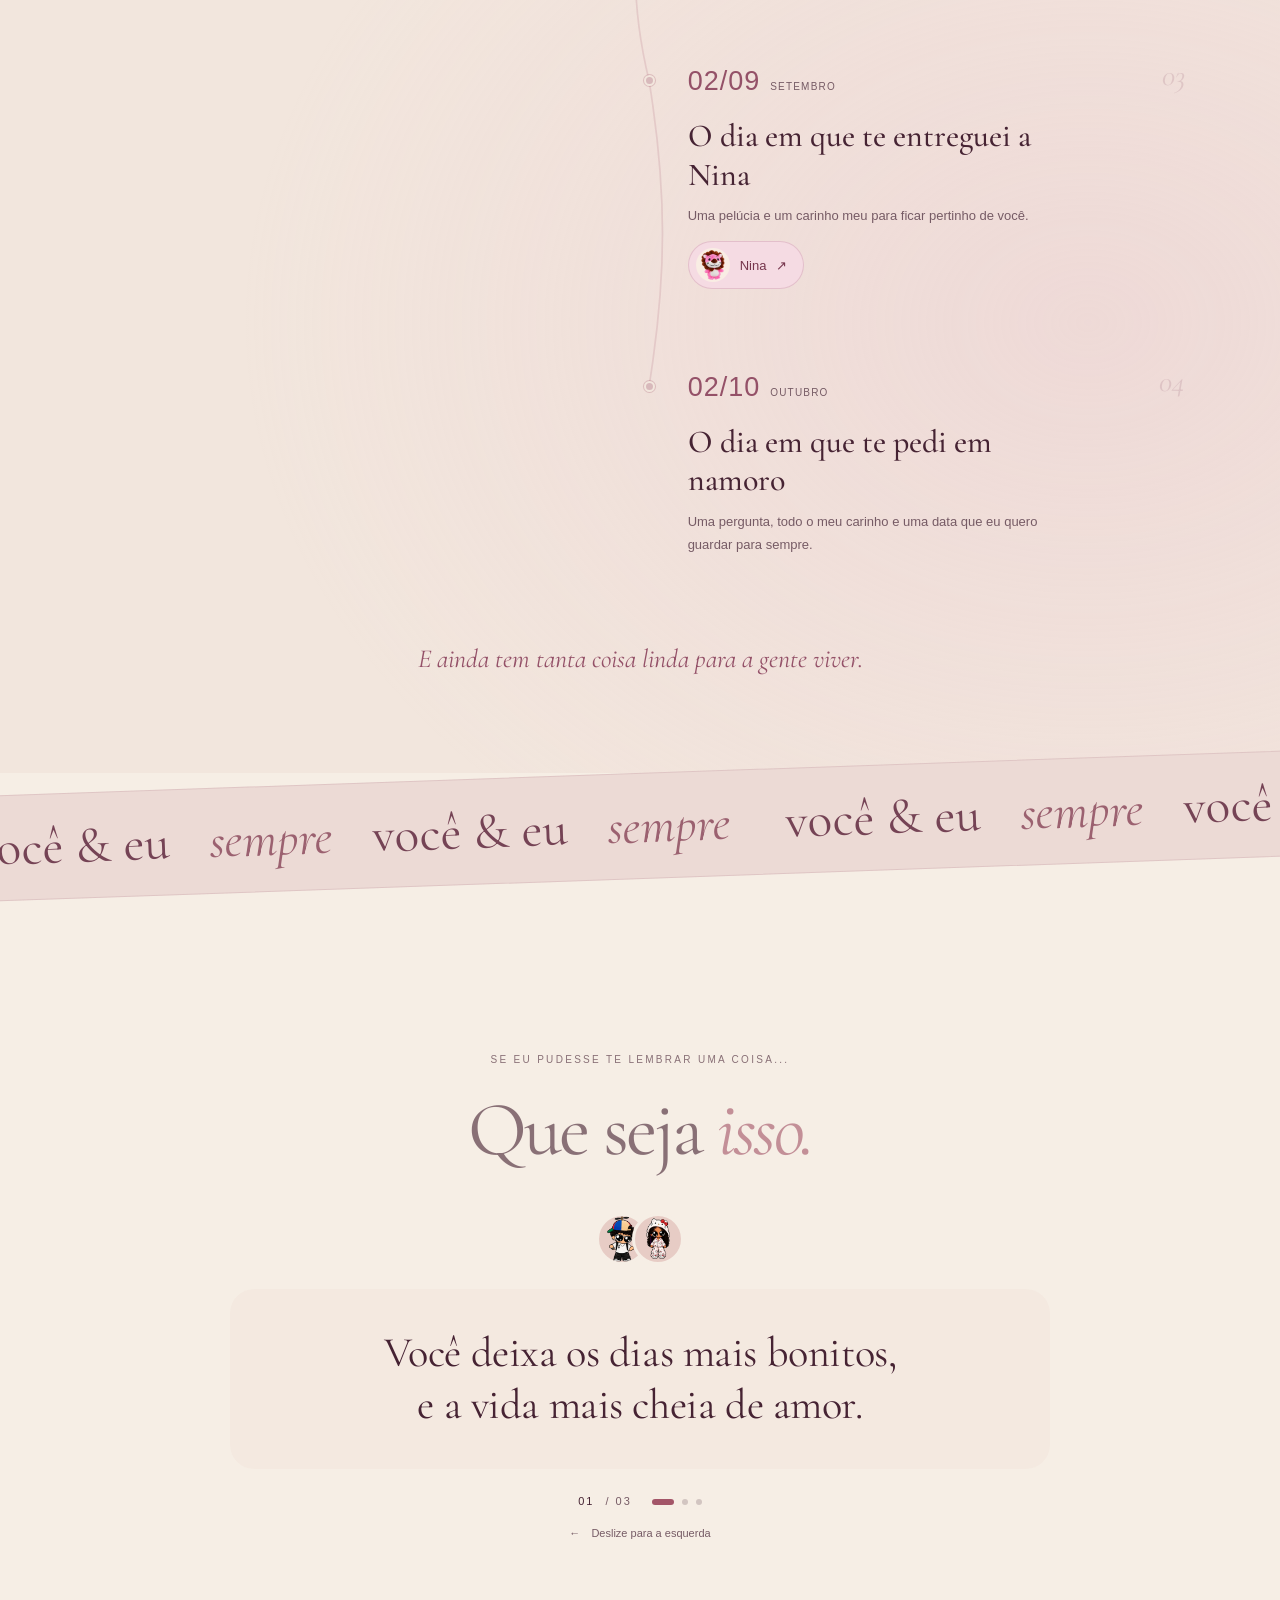
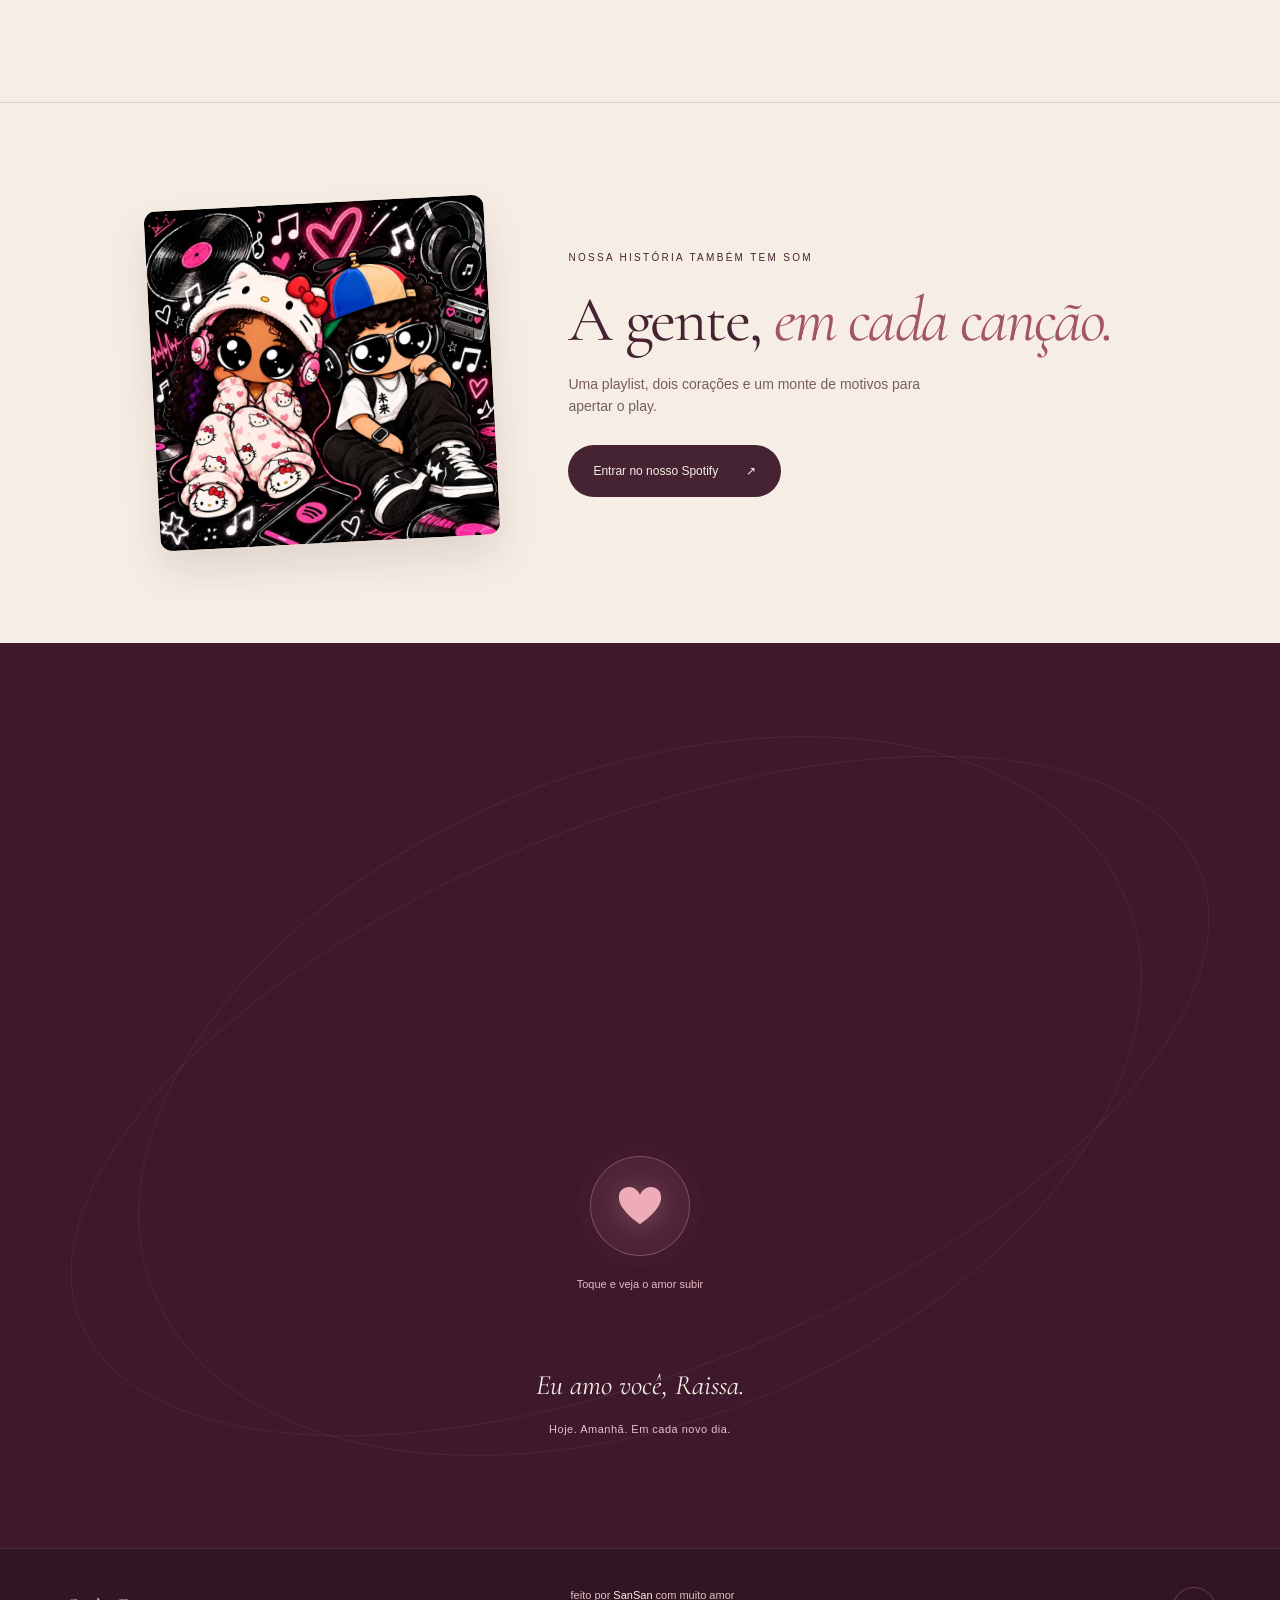
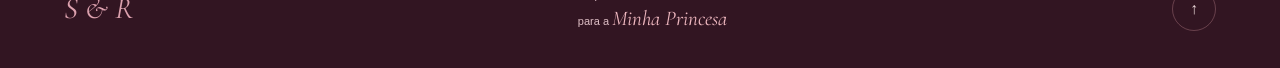
==== commit 1ea7fde4: "Refina página de estudos com animação transparente e visual romântico" ====
--- a/index.html
+++ b/index.html
@@ -19,7 +19,7 @@
   <script defer src="app.js?v=20261024-nina-8"></script>
   <script defer src="quote-audio.js?v=20261024-nina-8"></script>
   <script defer src="timeline.js?v=20261024-nina-8"></script>
-<link rel="stylesheet" href="study-character.css?v=study-2"><script defer src="study-character.js?v=study-2"></script></head>
+  <link rel="stylesheet" href="study-character.css?v=study-3"><script defer src="study-character.js?v=study-3"></script></head>
 <body>
   <a class="skip-link" href="#inicio">Pular para a declaração</a>
   <div class="reading-progress" aria-hidden="true"></div>
@@ -31,7 +31,7 @@
   </svg>
   <header class="header">
     <a class="monogram" href="#inicio" aria-label="SanSan e Raissa, início">S<span>&</span>R<span class="monogram-dot">.</span></a>
-    <nav aria-label="Navegação principal"><a href="estudos.html?v=study-2">O que estou estudando</a><a href="spotify.html?v=20261024-mebeija-9">Nosso Spotify</a><a href="#nos">Nós dois</a><a href="#coracao">Meu coração <span aria-hidden="true">↗</span></a></nav>
+    <nav aria-label="Navegação principal"><a href="estudos.html?v=study-3">O que estou estudando</a><a href="spotify.html?v=20261024-mebeija-9">Nosso Spotify</a><a href="#nos">Nós dois</a><a href="#coracao">Meu coração <span aria-hidden="true">↗</span></a></nav>
   </header>
   <main>
     <section class="hero" id="inicio" aria-labelledby="hero-title">
--- a/study-character.css
+++ b/study-character.css
@@ -1 +1 @@
-.study-pet{position:fixed;right:12px;bottom:max(12px,env(safe-area-inset-bottom));z-index:15;width:112px;height:112px;pointer-events:none;user-select:none;background:transparent;border:0;padding:0;box-shadow:none}.study-pet img{display:block;width:100%;height:100%;object-fit:contain}.study-pet[hidden]{display:none}@media(max-width:600px){.study-pet{width:94px;height:94px;right:8px;bottom:max(8px,env(safe-area-inset-bottom))}}
+.study-pet{position:fixed;right:12px;bottom:max(12px,env(safe-area-inset-bottom));z-index:15;width:45px;height:45px;pointer-events:none;user-select:none;background:transparent;border:0;padding:0;box-shadow:none}.study-pet img,.study-pet video{display:block;width:100%;height:100%;object-fit:contain;filter:drop-shadow(0 3px 4px #46233328)}.study-pet[hidden]{display:none}@media(max-width:600px){.study-pet{width:38px;height:38px;right:8px;bottom:max(8px,env(safe-area-inset-bottom))}}
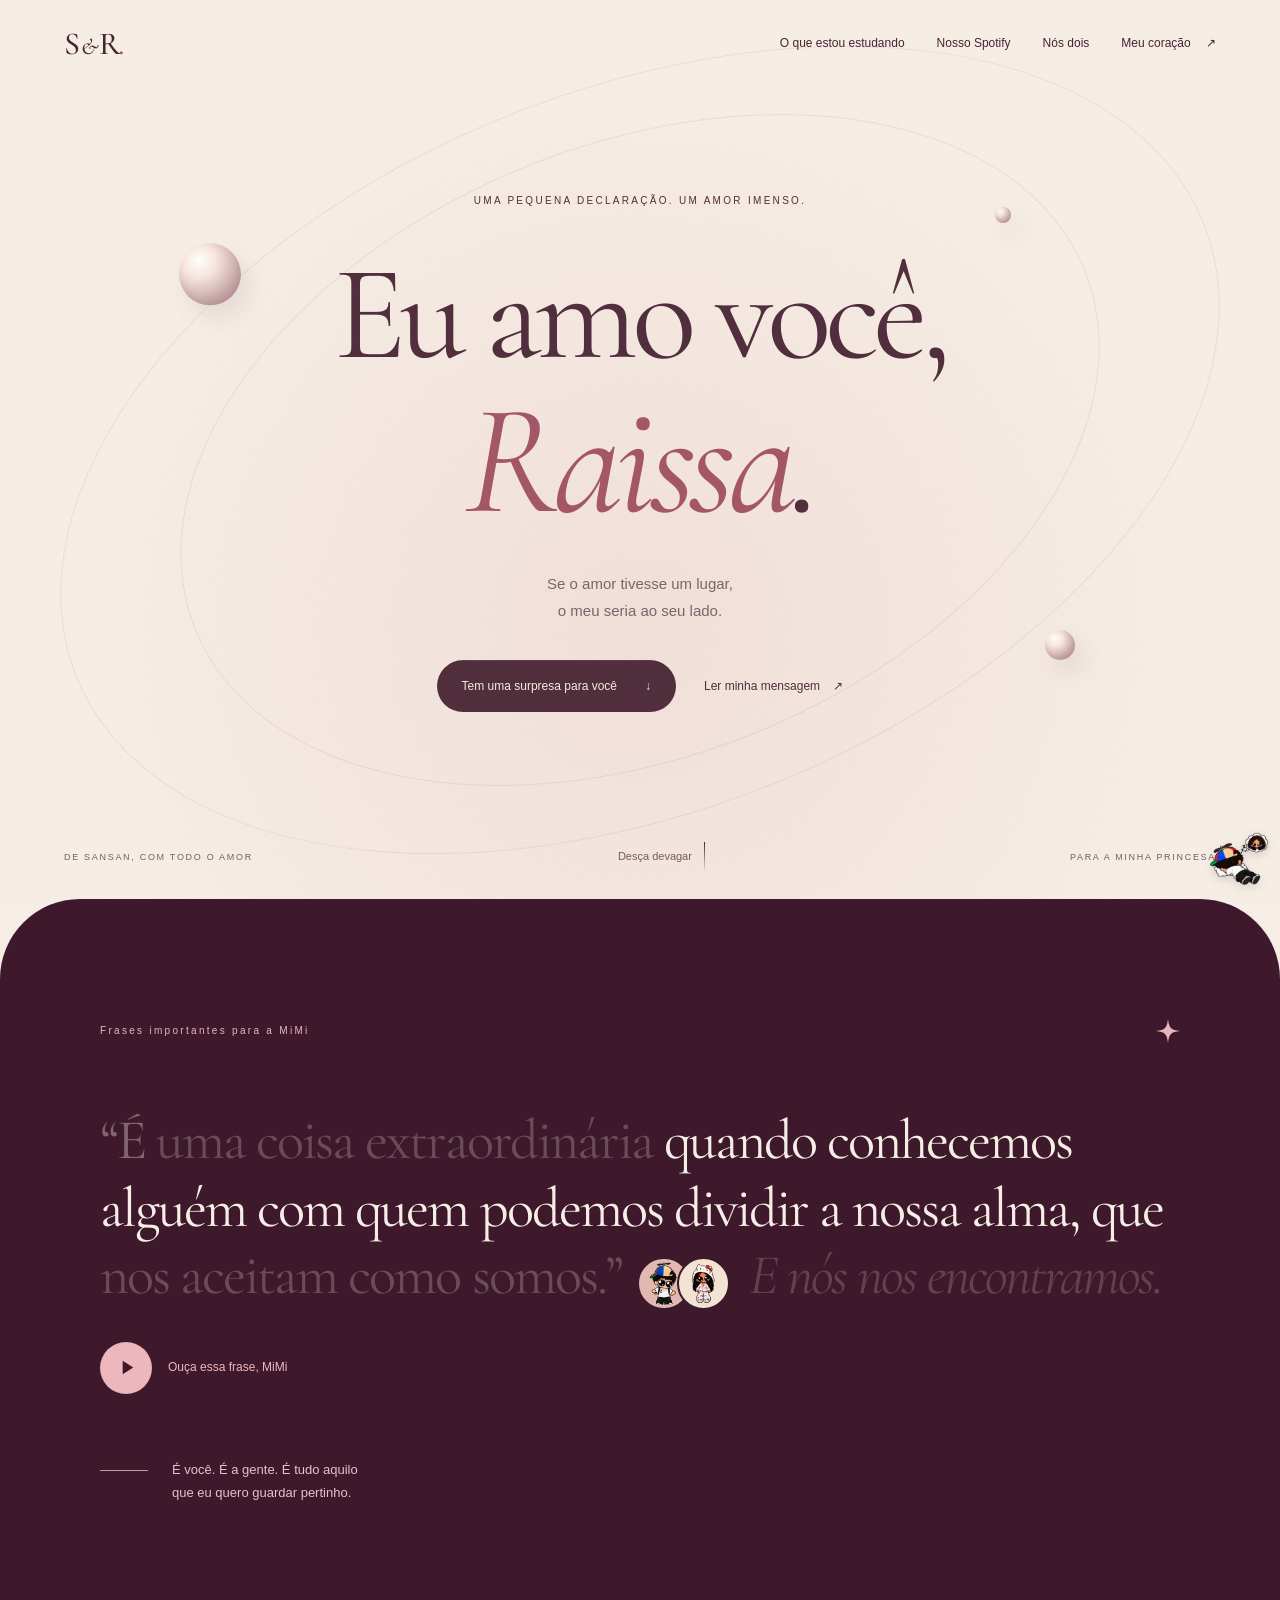
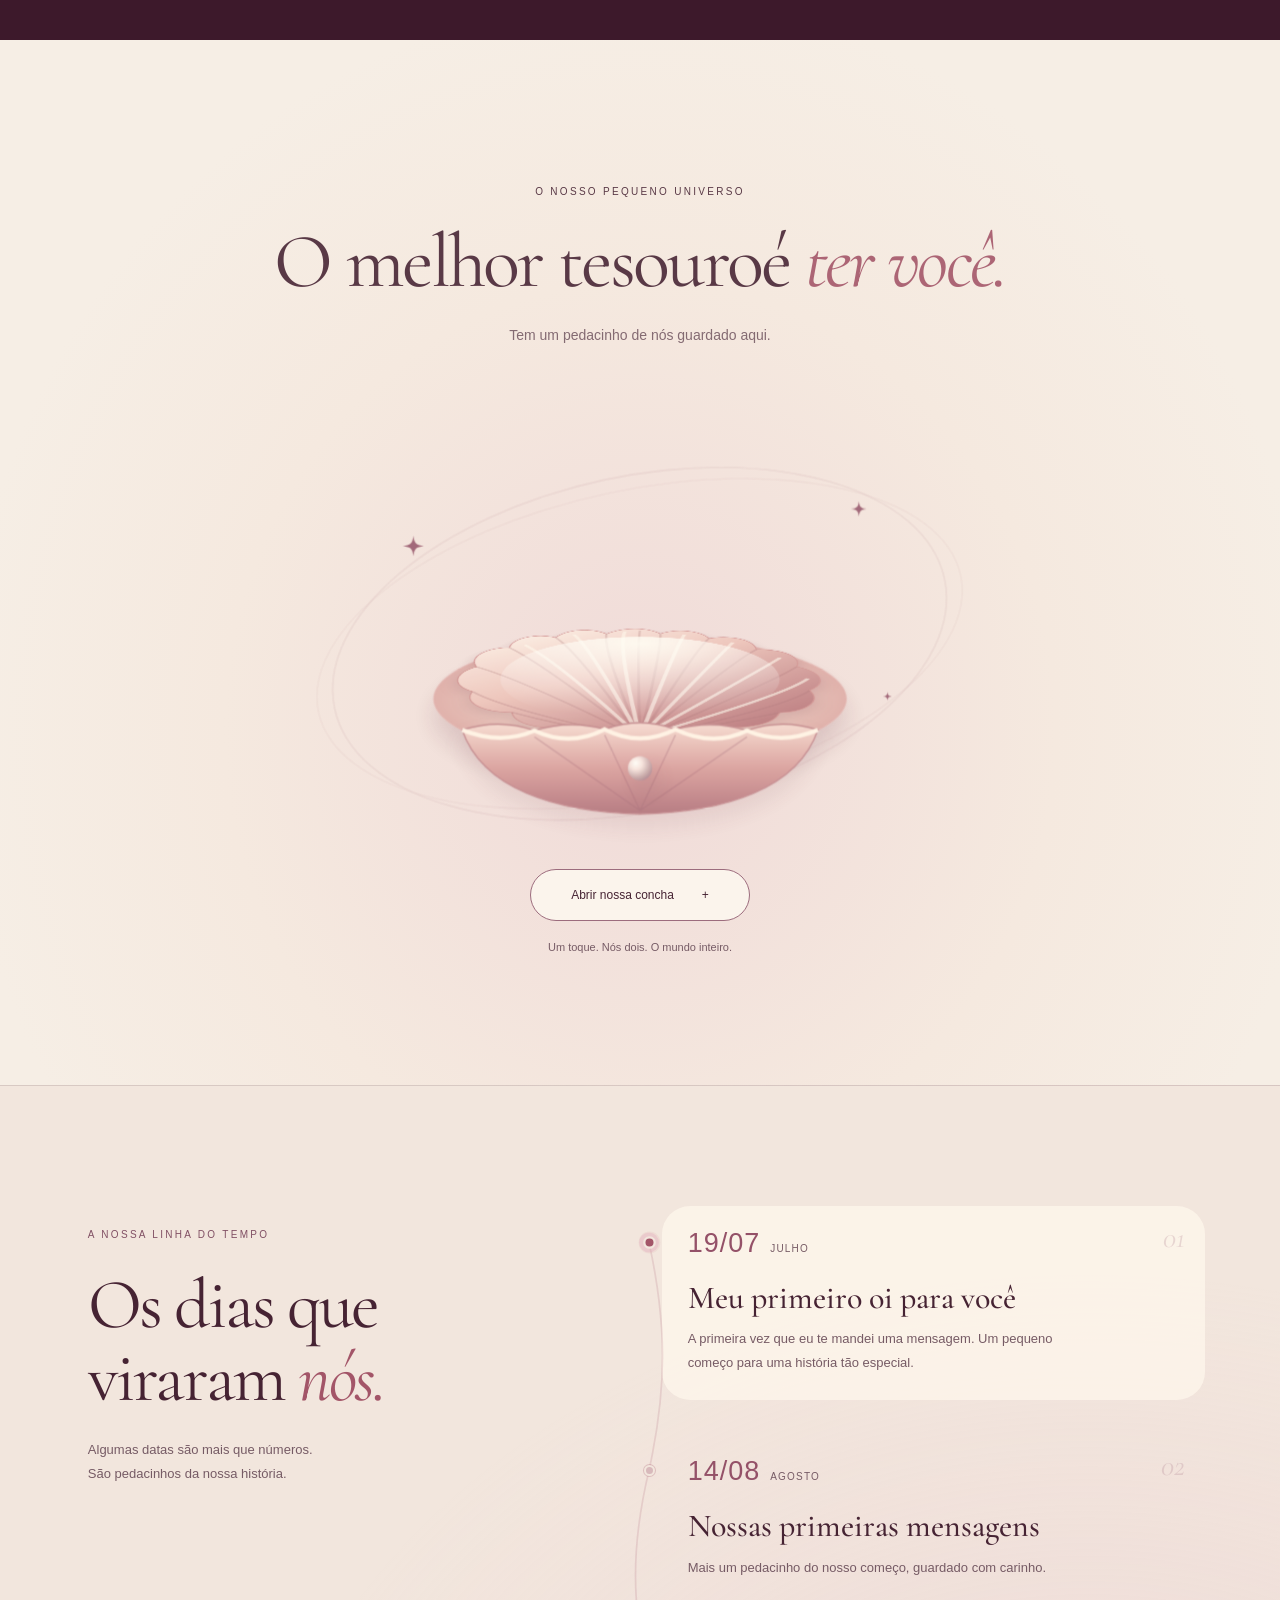
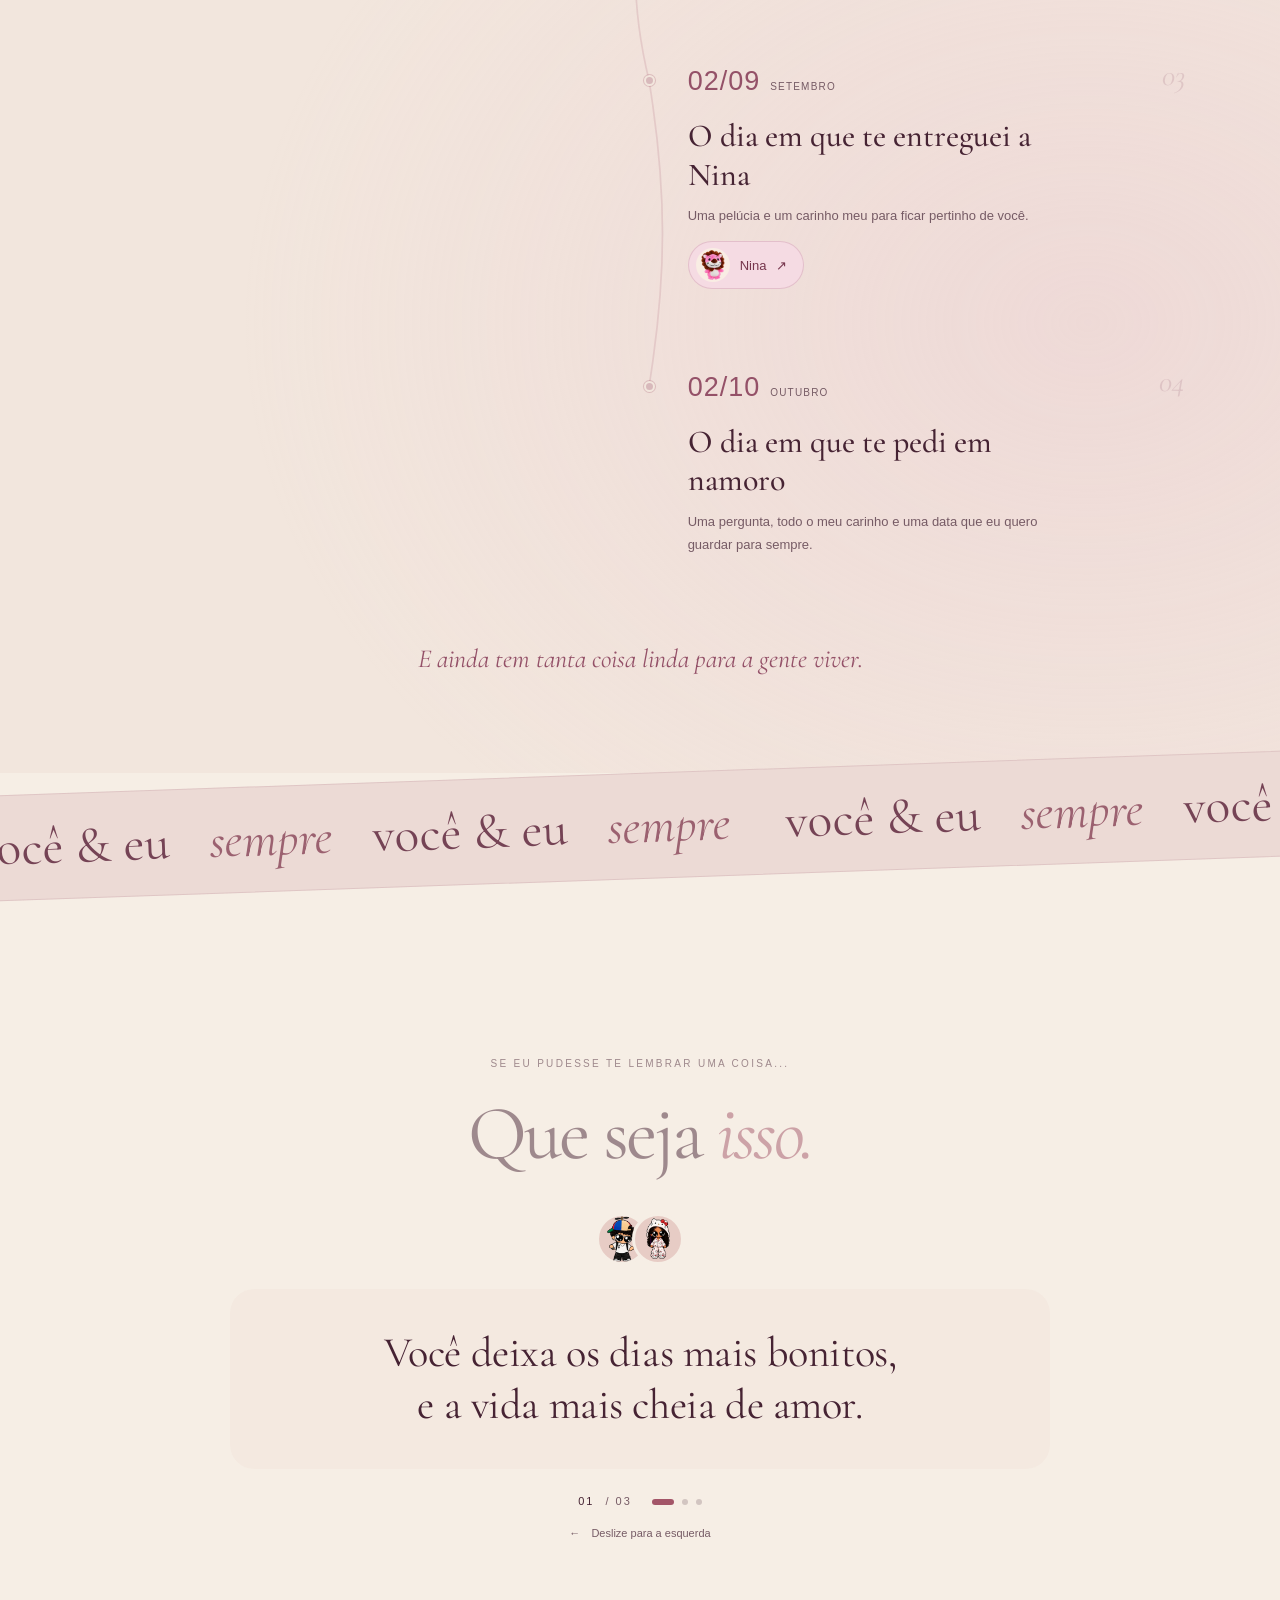
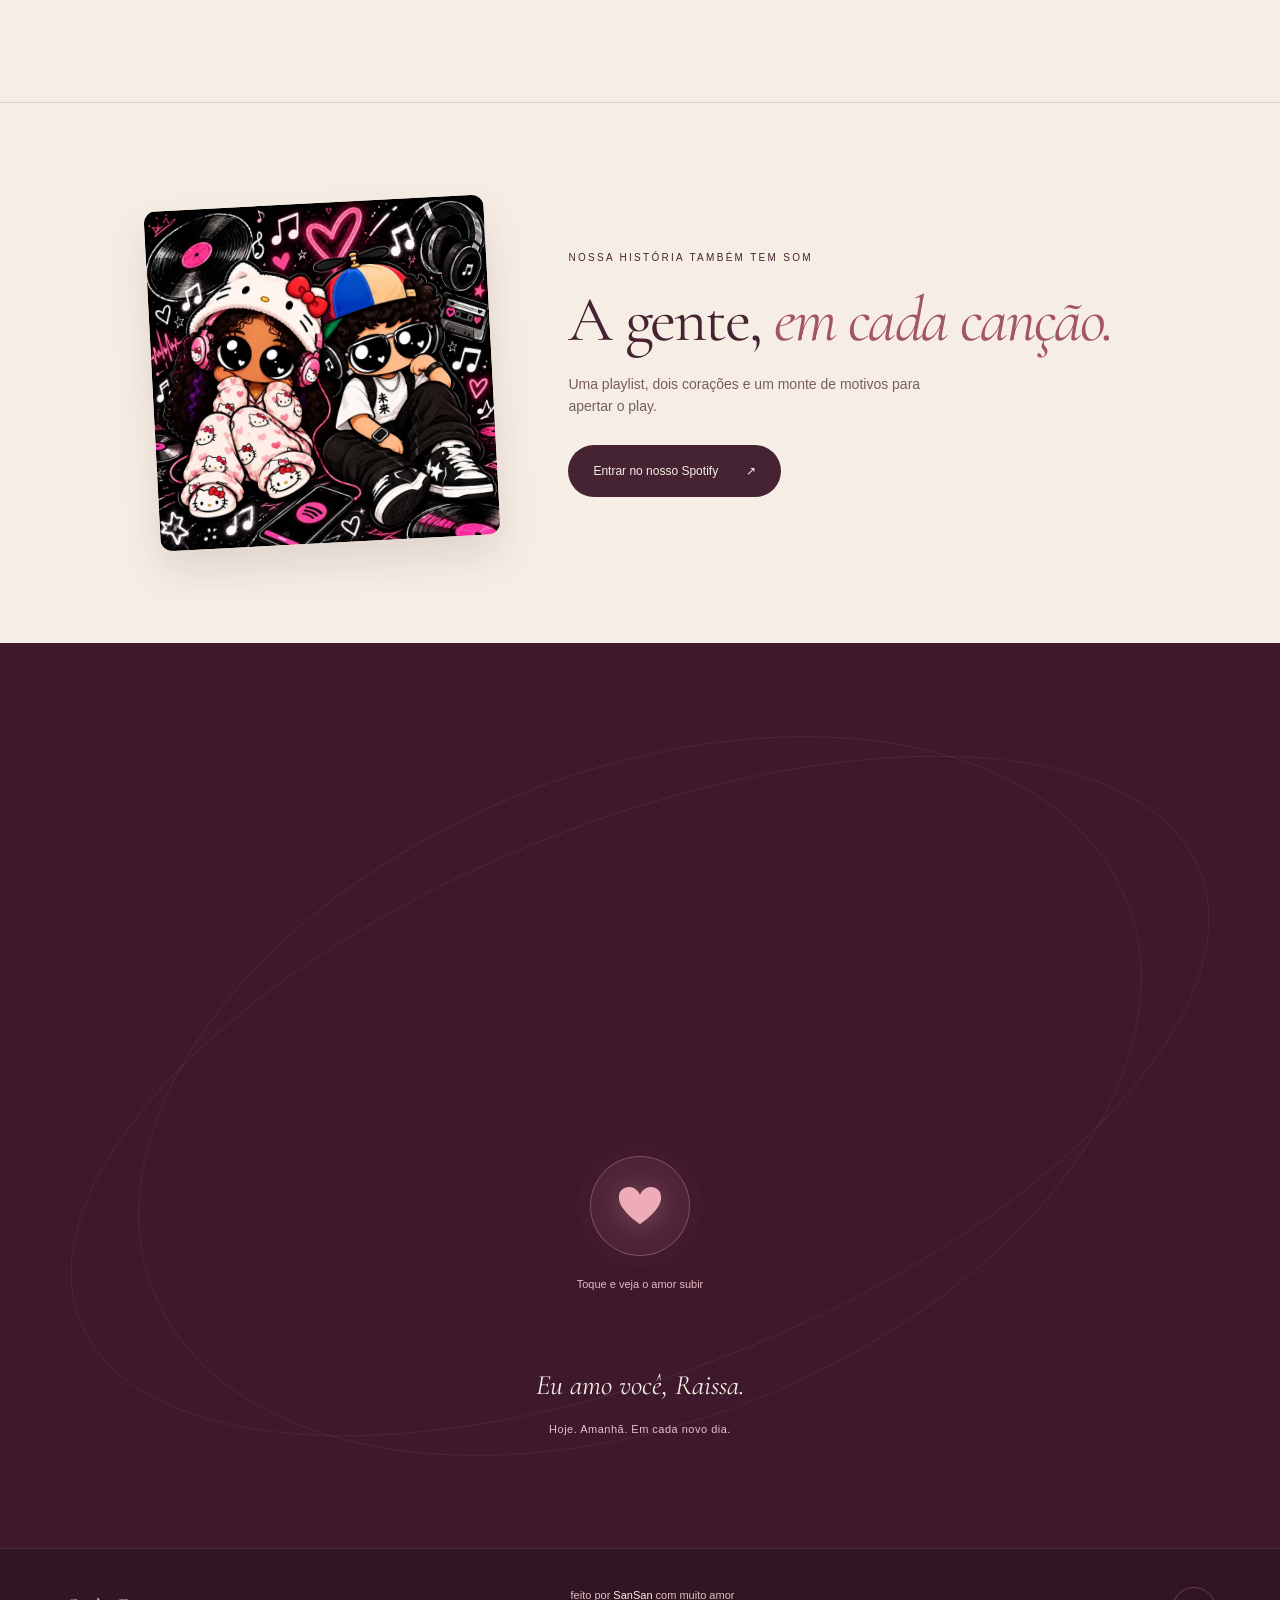
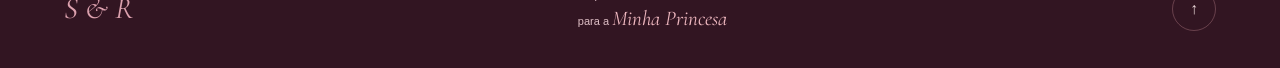
==== commit 5ced4c0a: "Ajusta personagem de estudos e remove halo da animação" ====
--- a/index.html
+++ b/index.html
@@ -19,7 +19,7 @@
   <script defer src="app.js?v=20261024-nina-8"></script>
   <script defer src="quote-audio.js?v=20261024-nina-8"></script>
   <script defer src="timeline.js?v=20261024-nina-8"></script>
-  <link rel="stylesheet" href="study-character.css?v=study-3"><script defer src="study-character.js?v=study-3"></script></head>
+  <link rel="stylesheet" href="study-character.css?v=study-4"><script defer src="study-character.js?v=study-4"></script></head>
 <body>
   <a class="skip-link" href="#inicio">Pular para a declaração</a>
   <div class="reading-progress" aria-hidden="true"></div>
--- a/study-character.css
+++ b/study-character.css
@@ -1 +1 @@
-.study-pet{position:fixed;right:12px;bottom:max(12px,env(safe-area-inset-bottom));z-index:15;width:45px;height:45px;pointer-events:none;user-select:none;background:transparent;border:0;padding:0;box-shadow:none}.study-pet img,.study-pet video{display:block;width:100%;height:100%;object-fit:contain;filter:drop-shadow(0 3px 4px #46233328)}.study-pet[hidden]{display:none}@media(max-width:600px){.study-pet{width:38px;height:38px;right:8px;bottom:max(8px,env(safe-area-inset-bottom))}}
+.study-pet{position:fixed;right:12px;bottom:max(12px,env(safe-area-inset-bottom));z-index:15;width:59px;height:59px;pointer-events:none;user-select:none;background:transparent;border:0;padding:0;box-shadow:none}.study-pet img,.study-pet video{display:block;width:100%;height:100%;object-fit:contain;filter:drop-shadow(0 3px 4px #46233328)}.study-pet[hidden]{display:none}@media(max-width:600px){.study-pet{width:50px;height:50px;right:8px;bottom:max(8px,env(safe-area-inset-bottom))}}
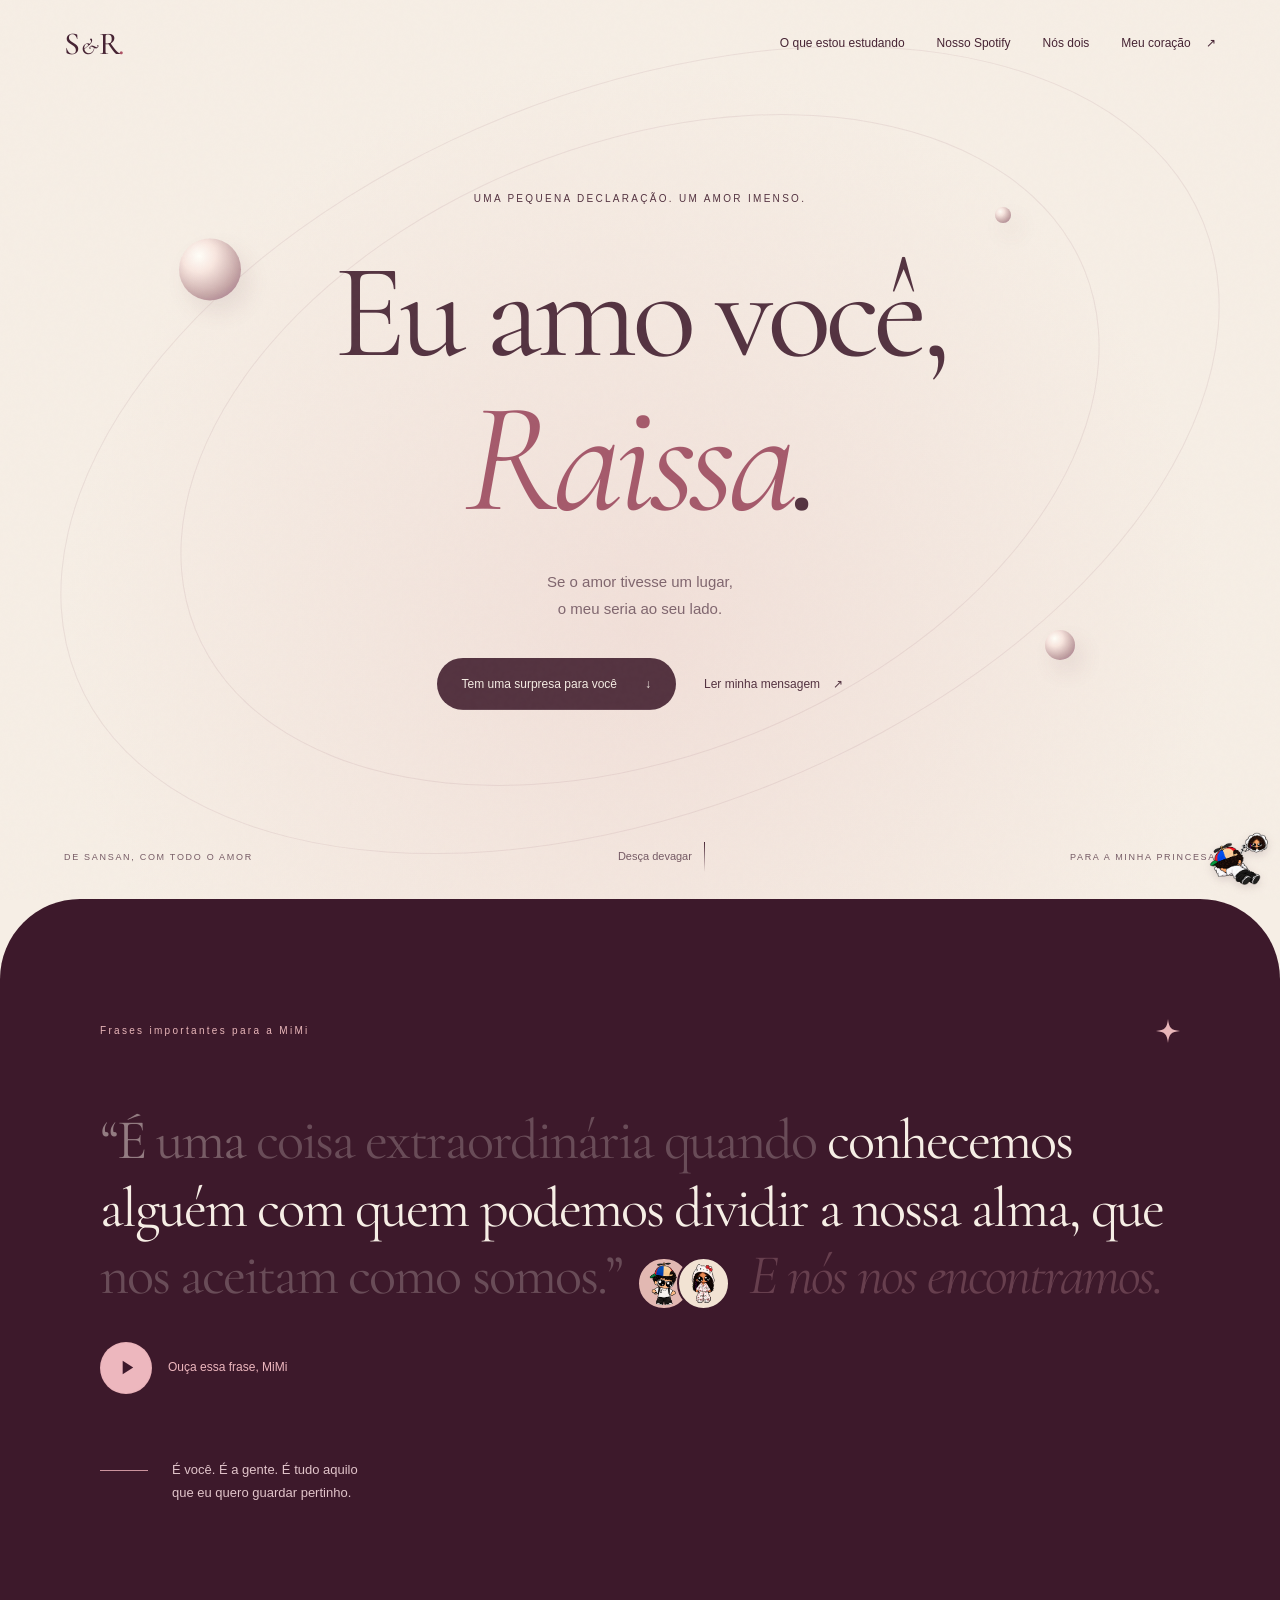
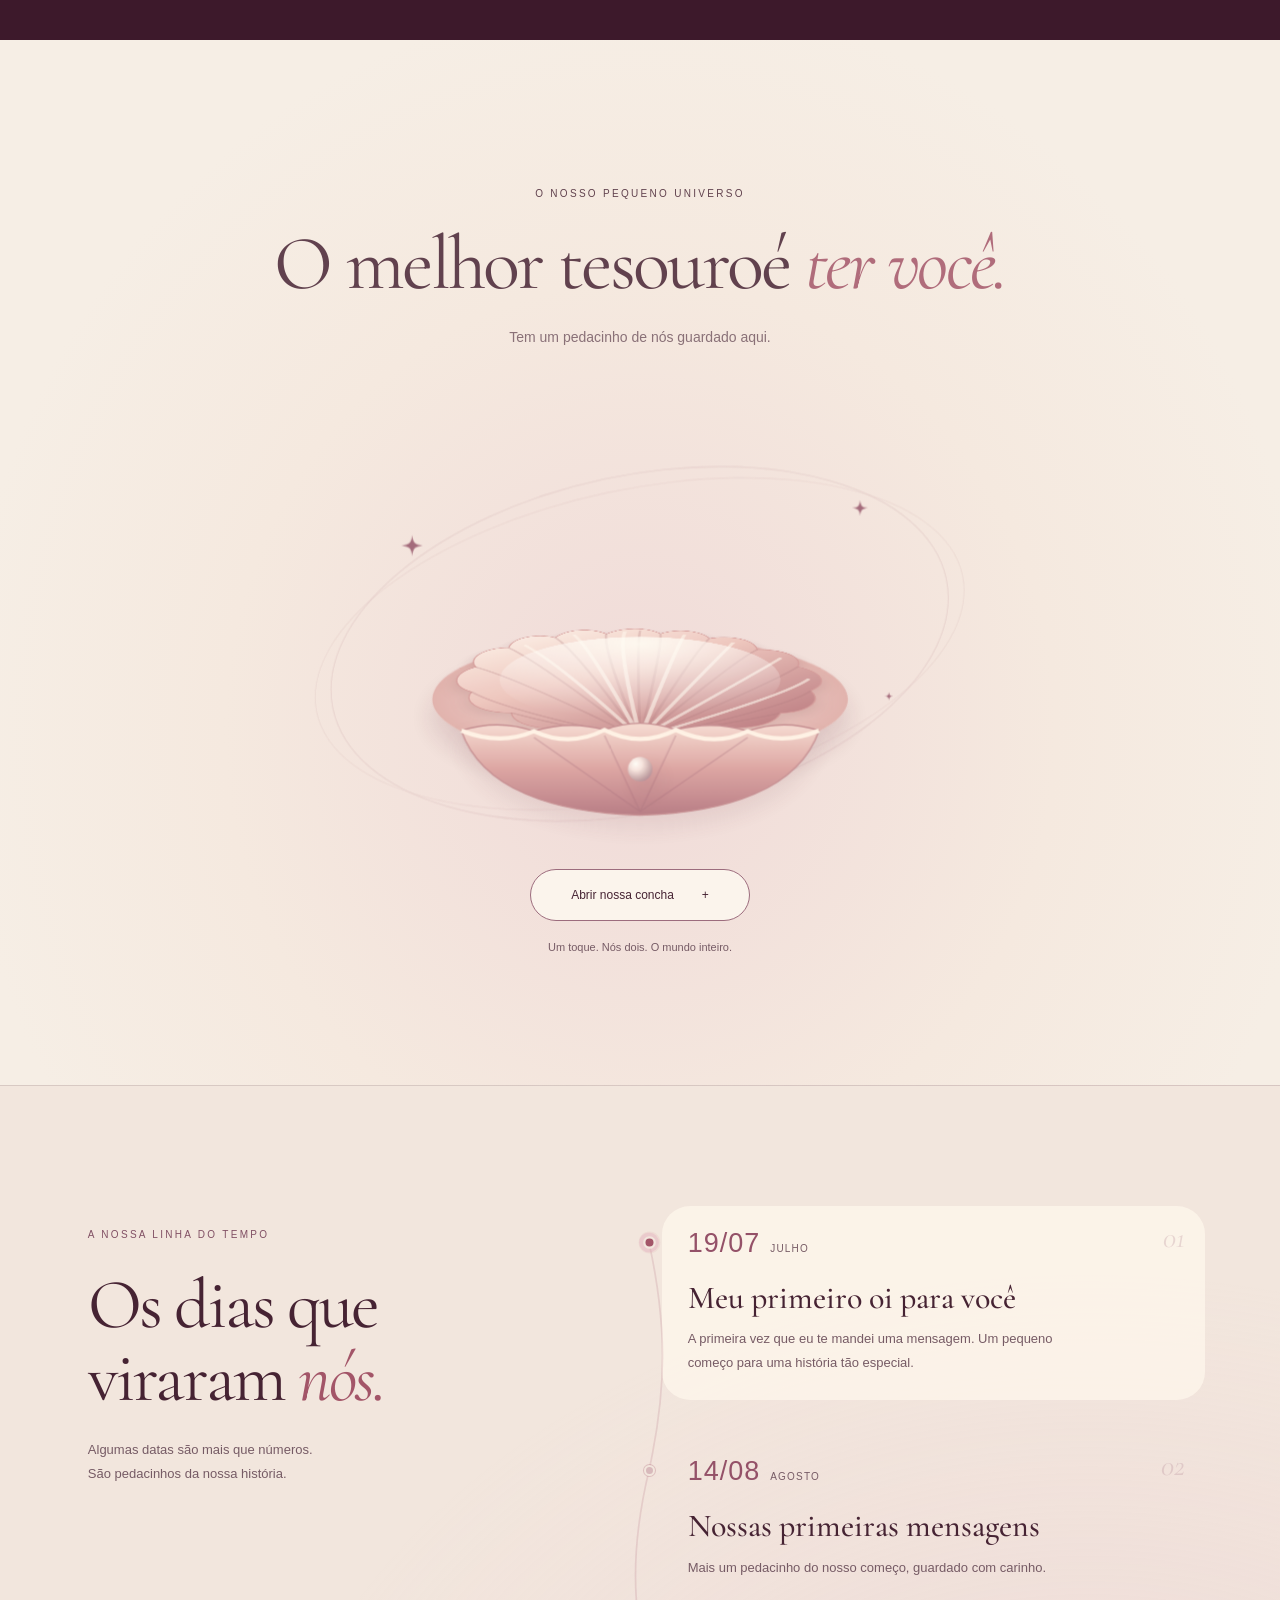
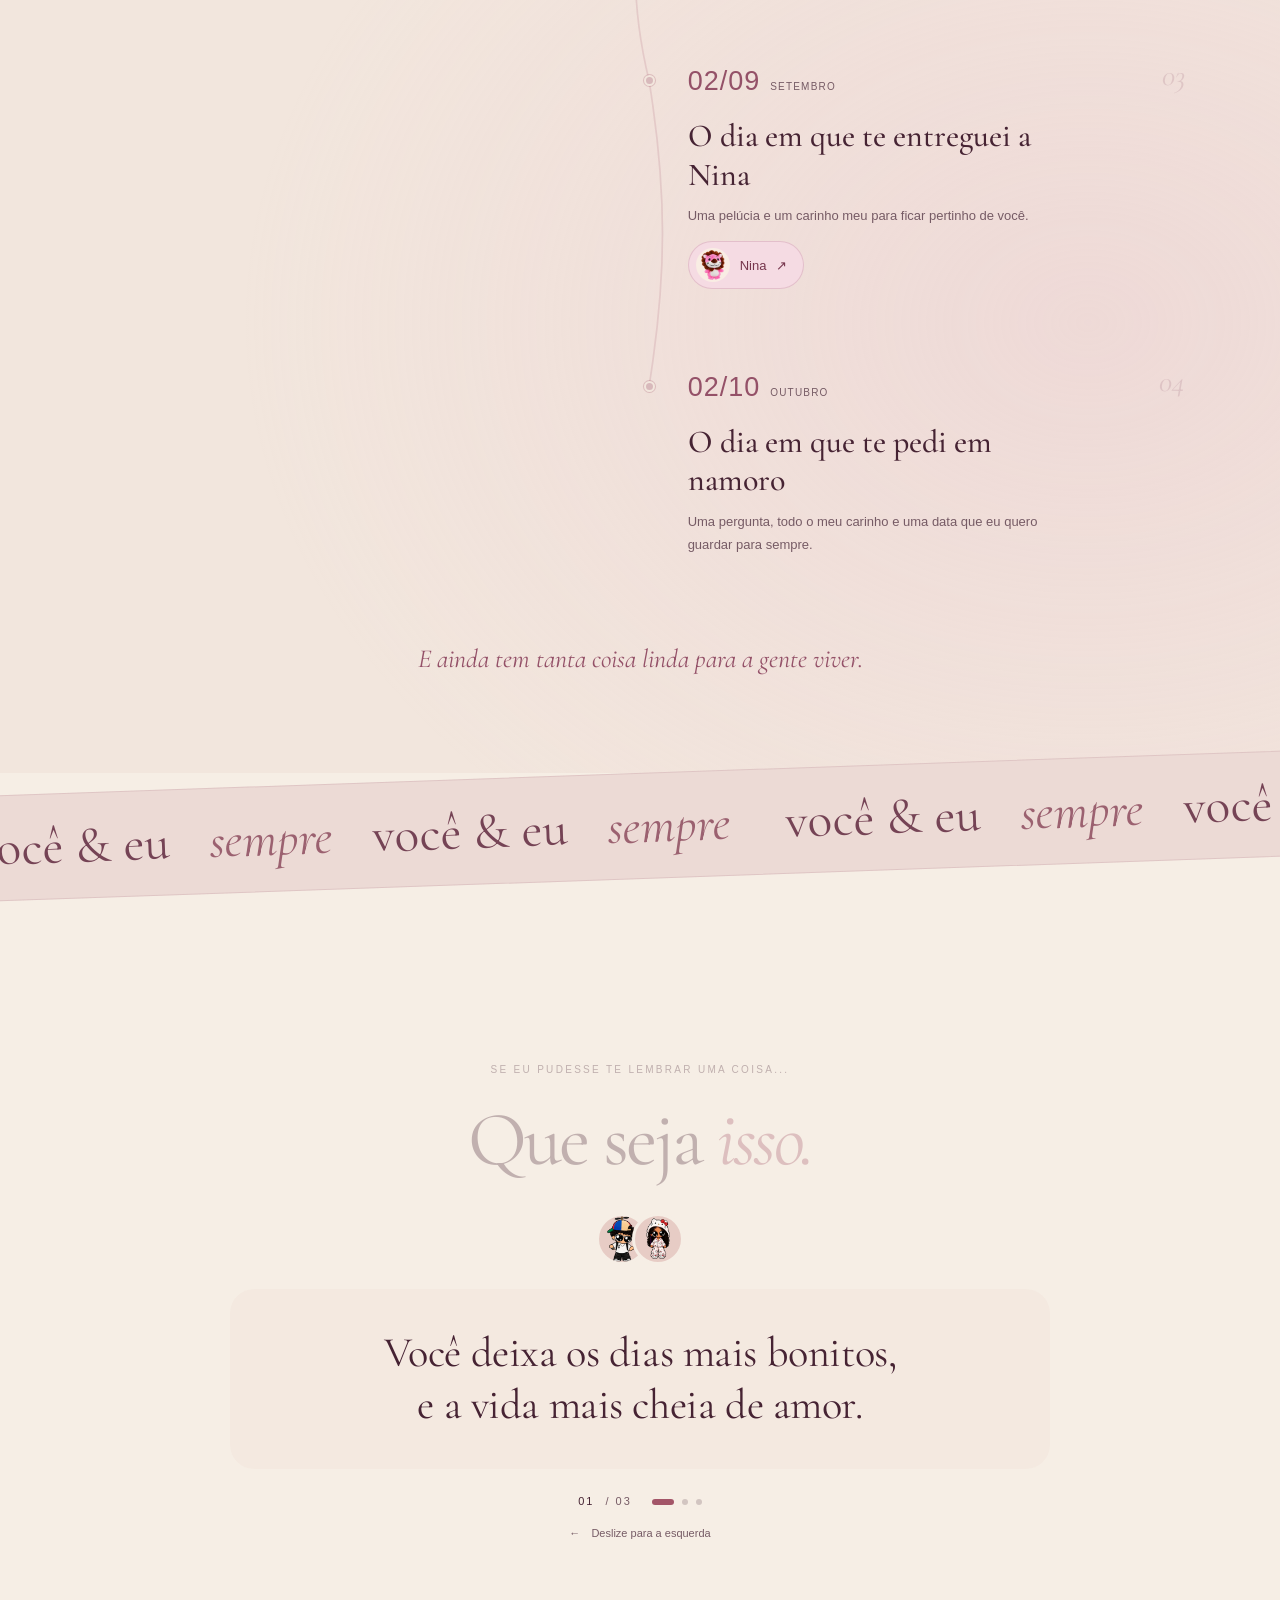
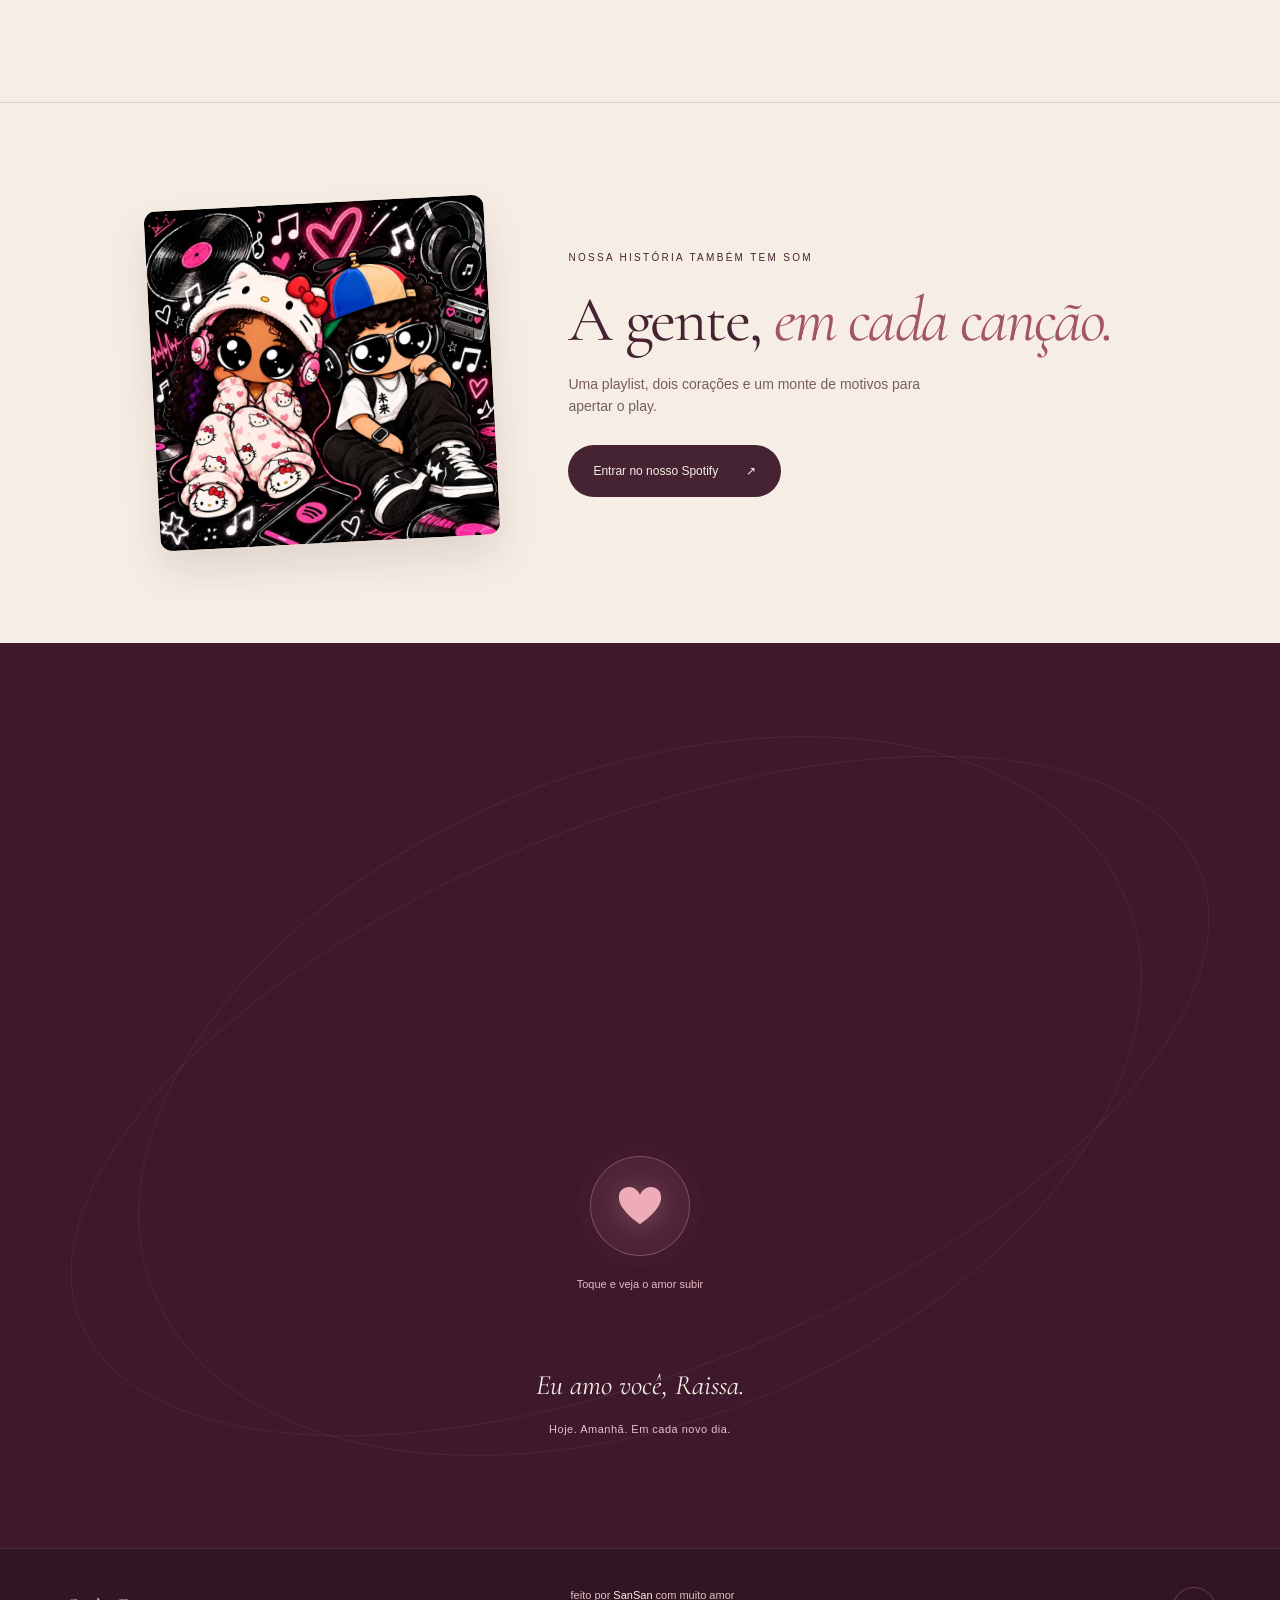
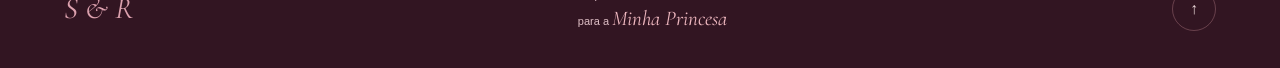
==== commit 874d42fe: "Corrige proporções da navegação e marca S&R no celular" ====
--- a/index.html
+++ b/index.html
@@ -31,7 +31,7 @@
   </svg>
   <header class="header">
     <a class="monogram" href="#inicio" aria-label="SanSan e Raissa, início">S<span>&</span>R<span class="monogram-dot">.</span></a>
-    <nav aria-label="Navegação principal"><a href="estudos.html?v=study-3">O que estou estudando</a><a href="spotify.html?v=20261024-mebeija-9">Nosso Spotify</a><a href="#nos">Nós dois</a><a href="#coracao">Meu coração <span aria-hidden="true">↗</span></a></nav>
+    <nav aria-label="Navegação principal"><a href="estudos.html?v=study-5">O que estou estudando</a><a href="spotify.html?v=20261024-mebeija-9">Nosso Spotify</a><a href="#nos">Nós dois</a><a href="#coracao">Meu coração <span aria-hidden="true">↗</span></a></nav>
   </header>
   <main>
     <section class="hero" id="inicio" aria-labelledby="hero-title">
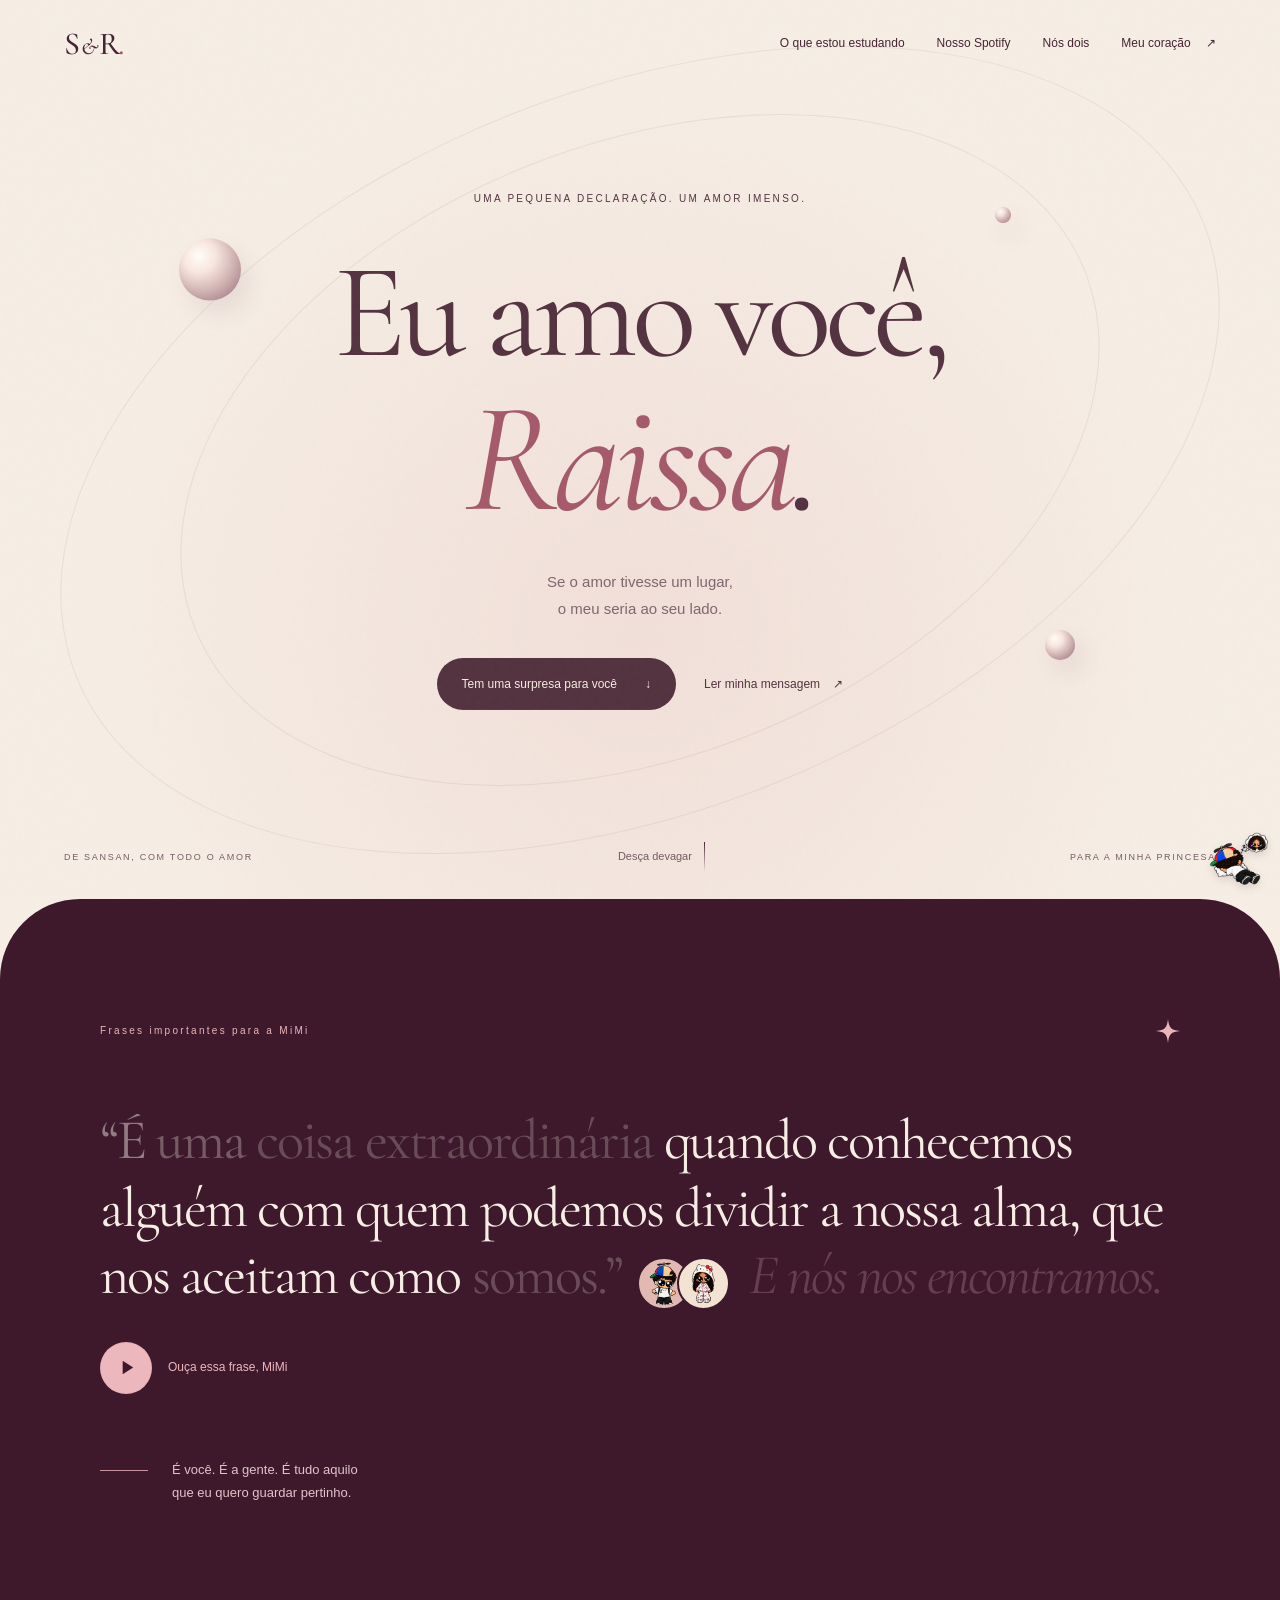
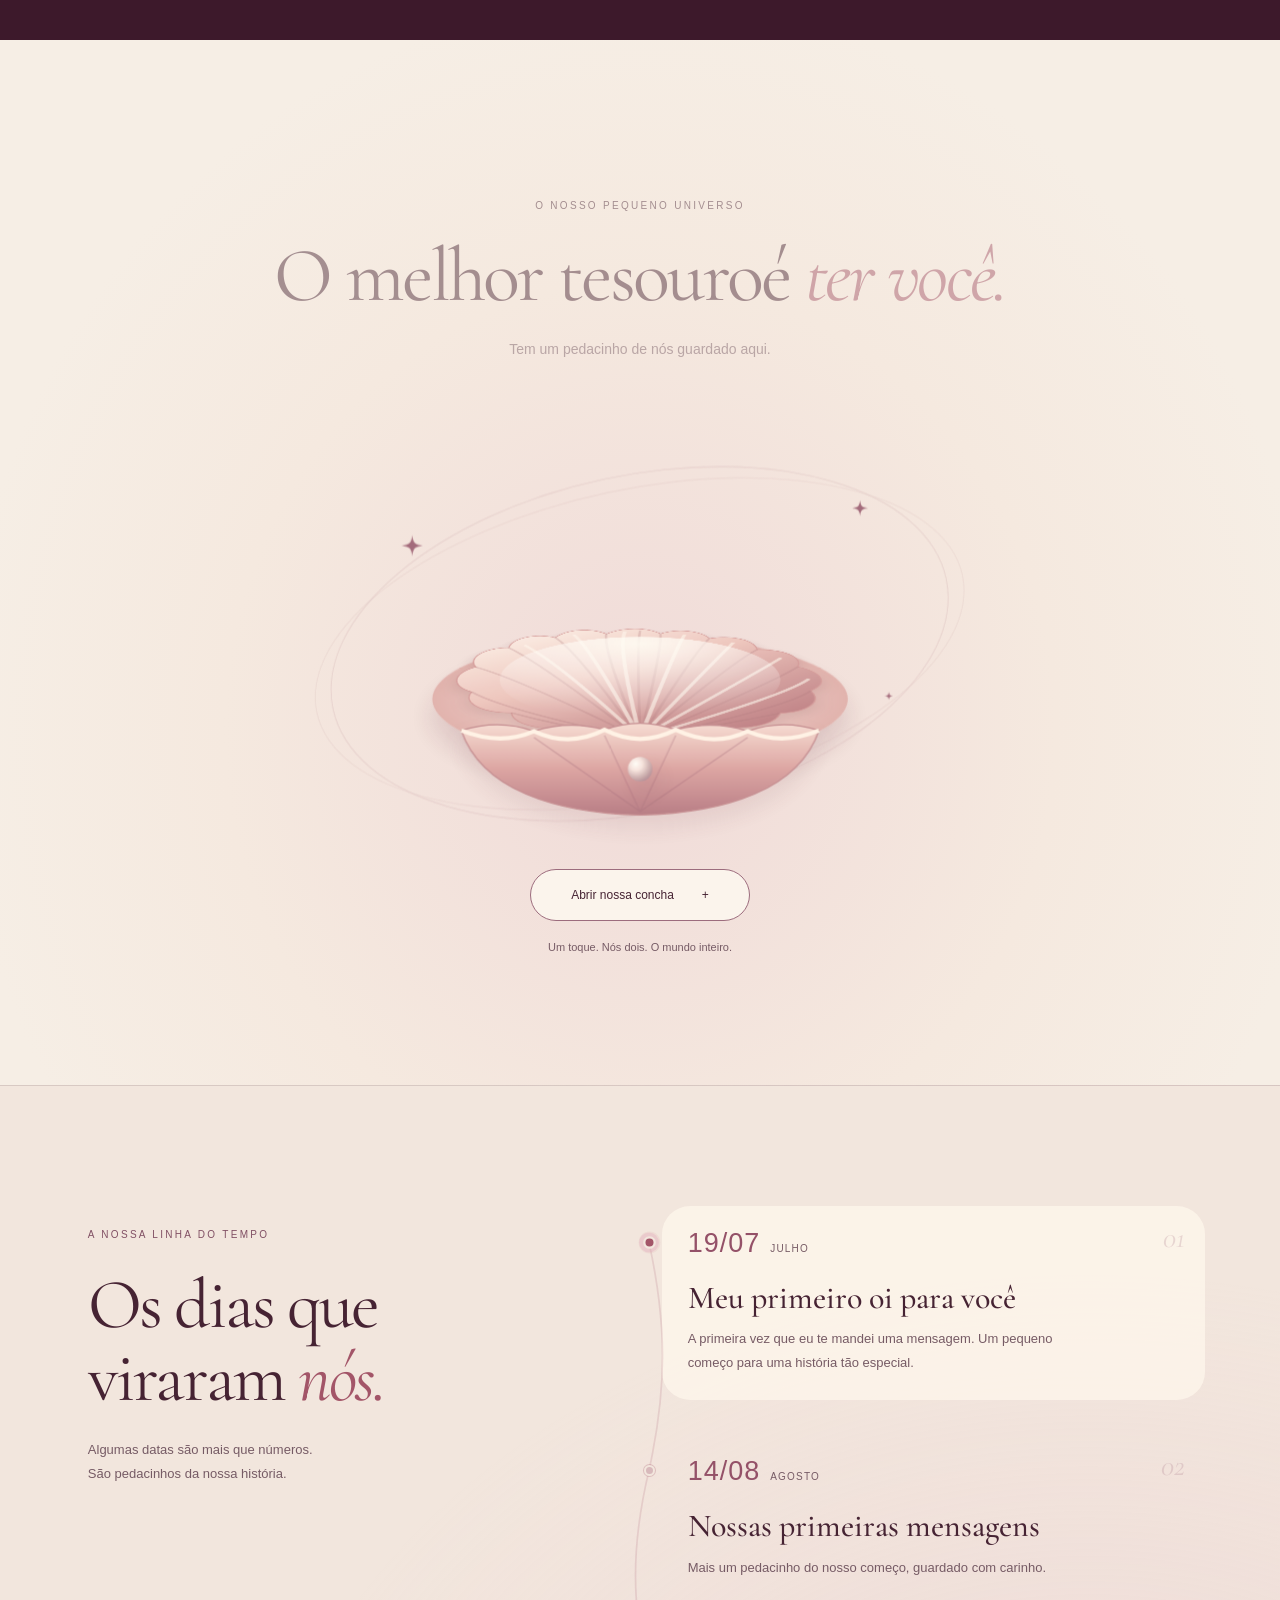
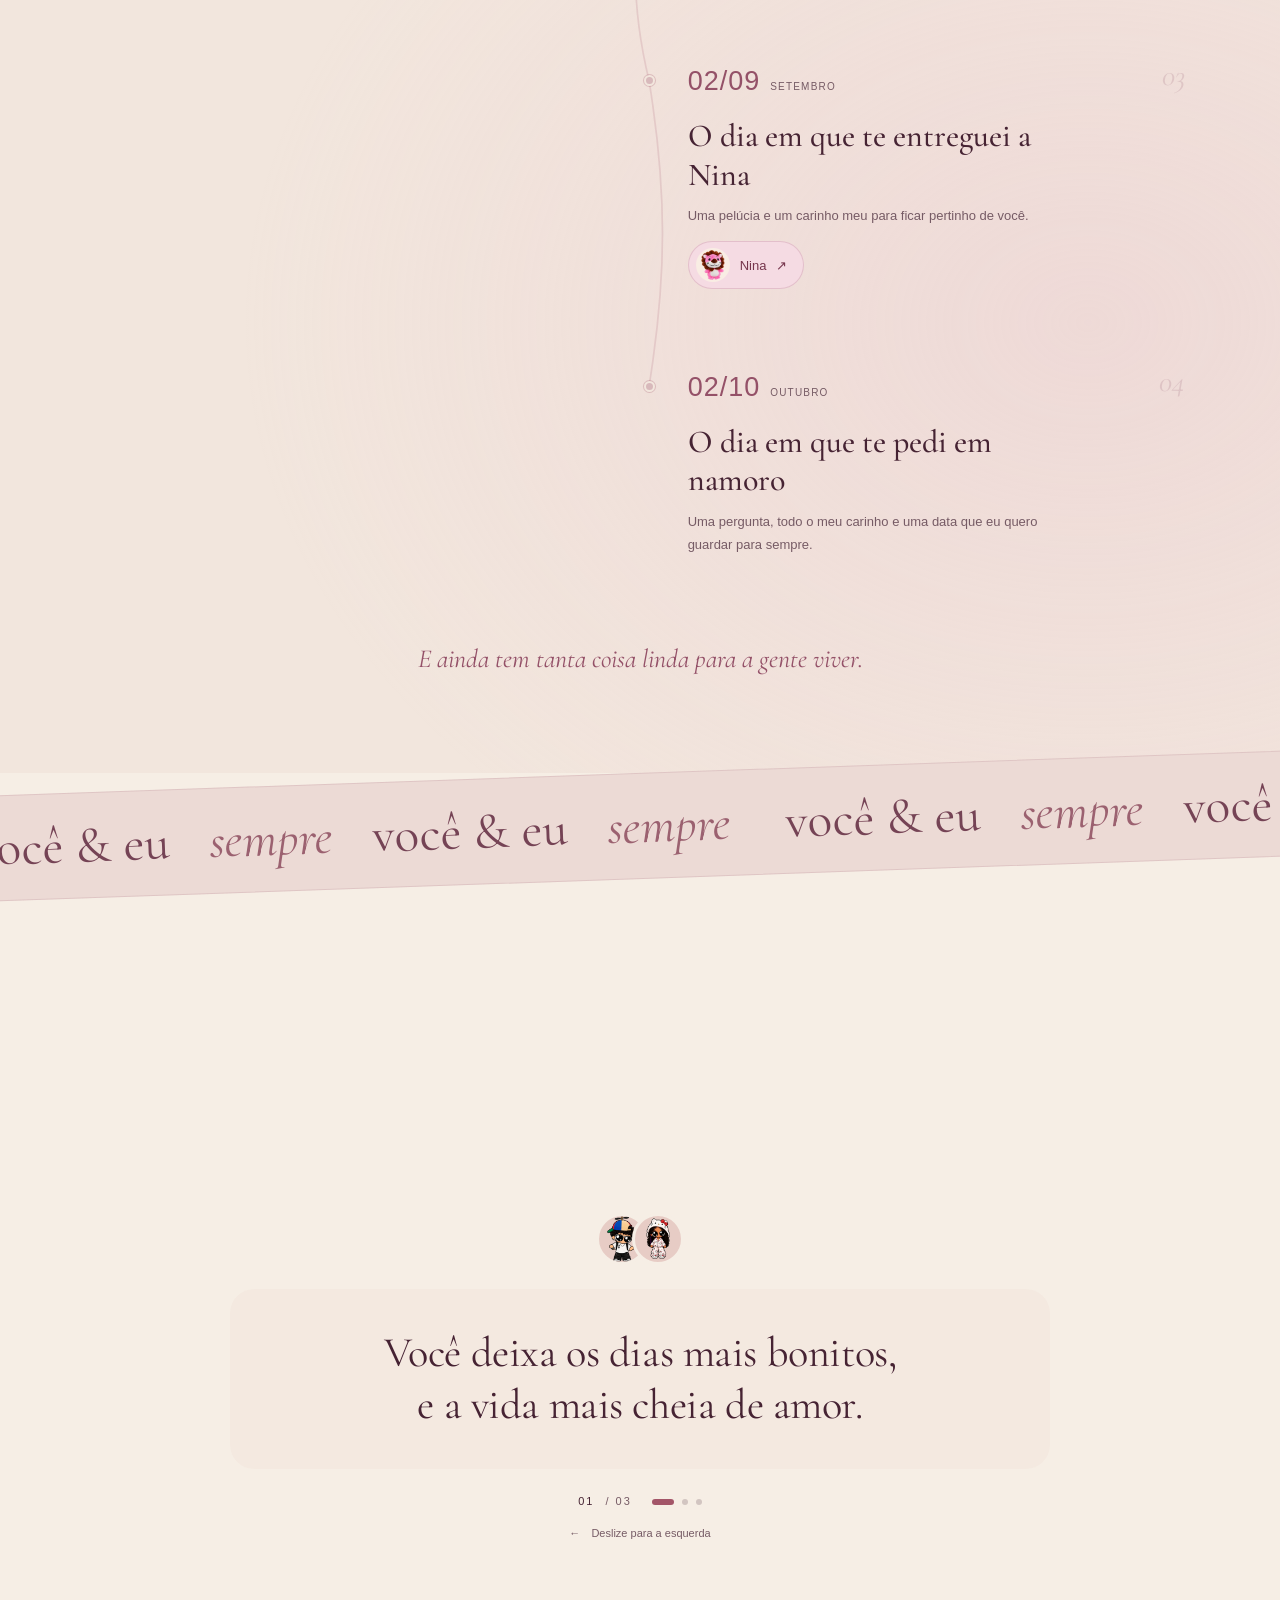
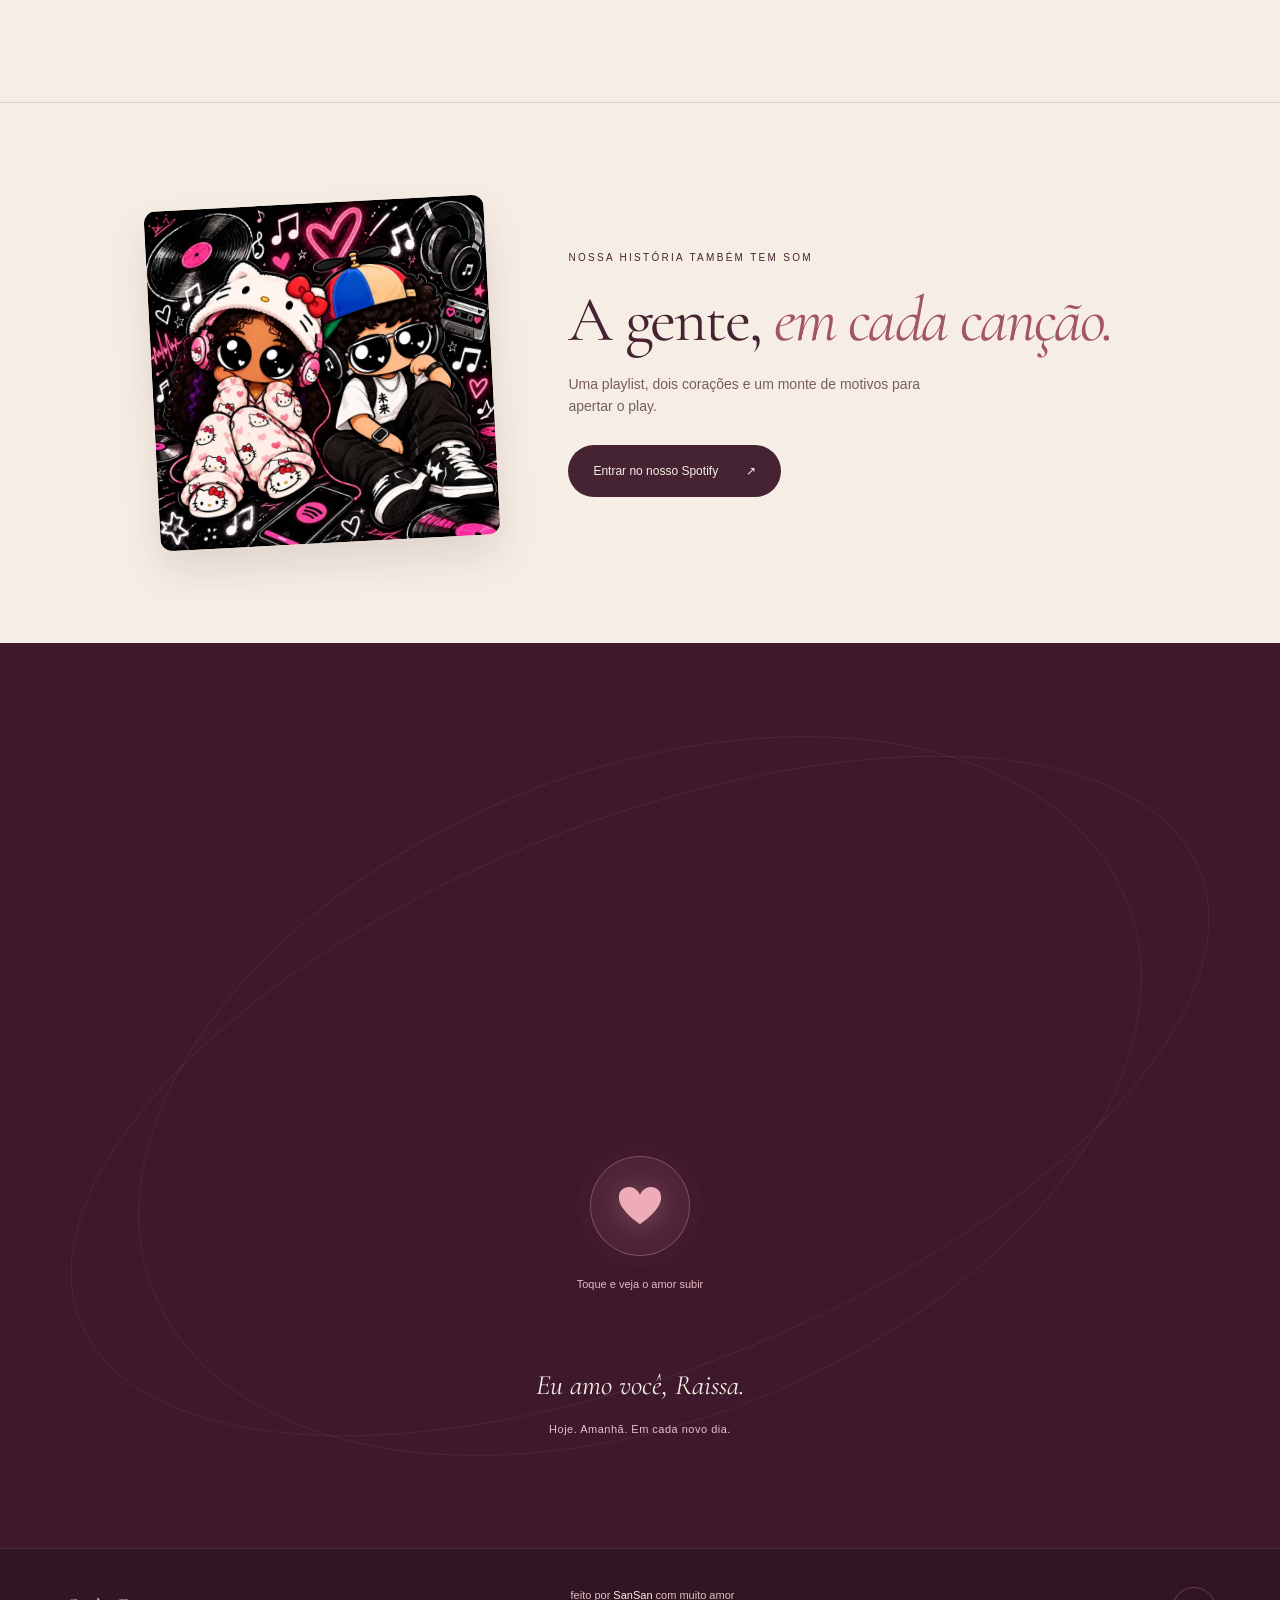
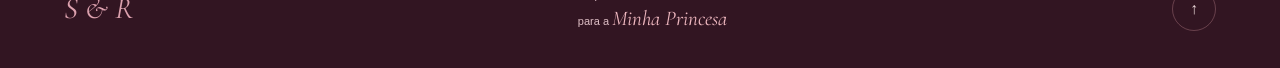
==== commit ccec5b7f: "Restaura animação visível do personagem de estudos" ====
--- a/index.html
+++ b/index.html
@@ -19,7 +19,7 @@
   <script defer src="app.js?v=20261024-nina-8"></script>
   <script defer src="quote-audio.js?v=20261024-nina-8"></script>
   <script defer src="timeline.js?v=20261024-nina-8"></script>
-  <link rel="stylesheet" href="study-character.css?v=study-4"><script defer src="study-character.js?v=study-4"></script></head>
+  <link rel="stylesheet" href="study-character.css?v=study-6"><script defer src="study-character.js?v=study-6"></script></head>
 <body>
   <a class="skip-link" href="#inicio">Pular para a declaração</a>
   <div class="reading-progress" aria-hidden="true"></div>
